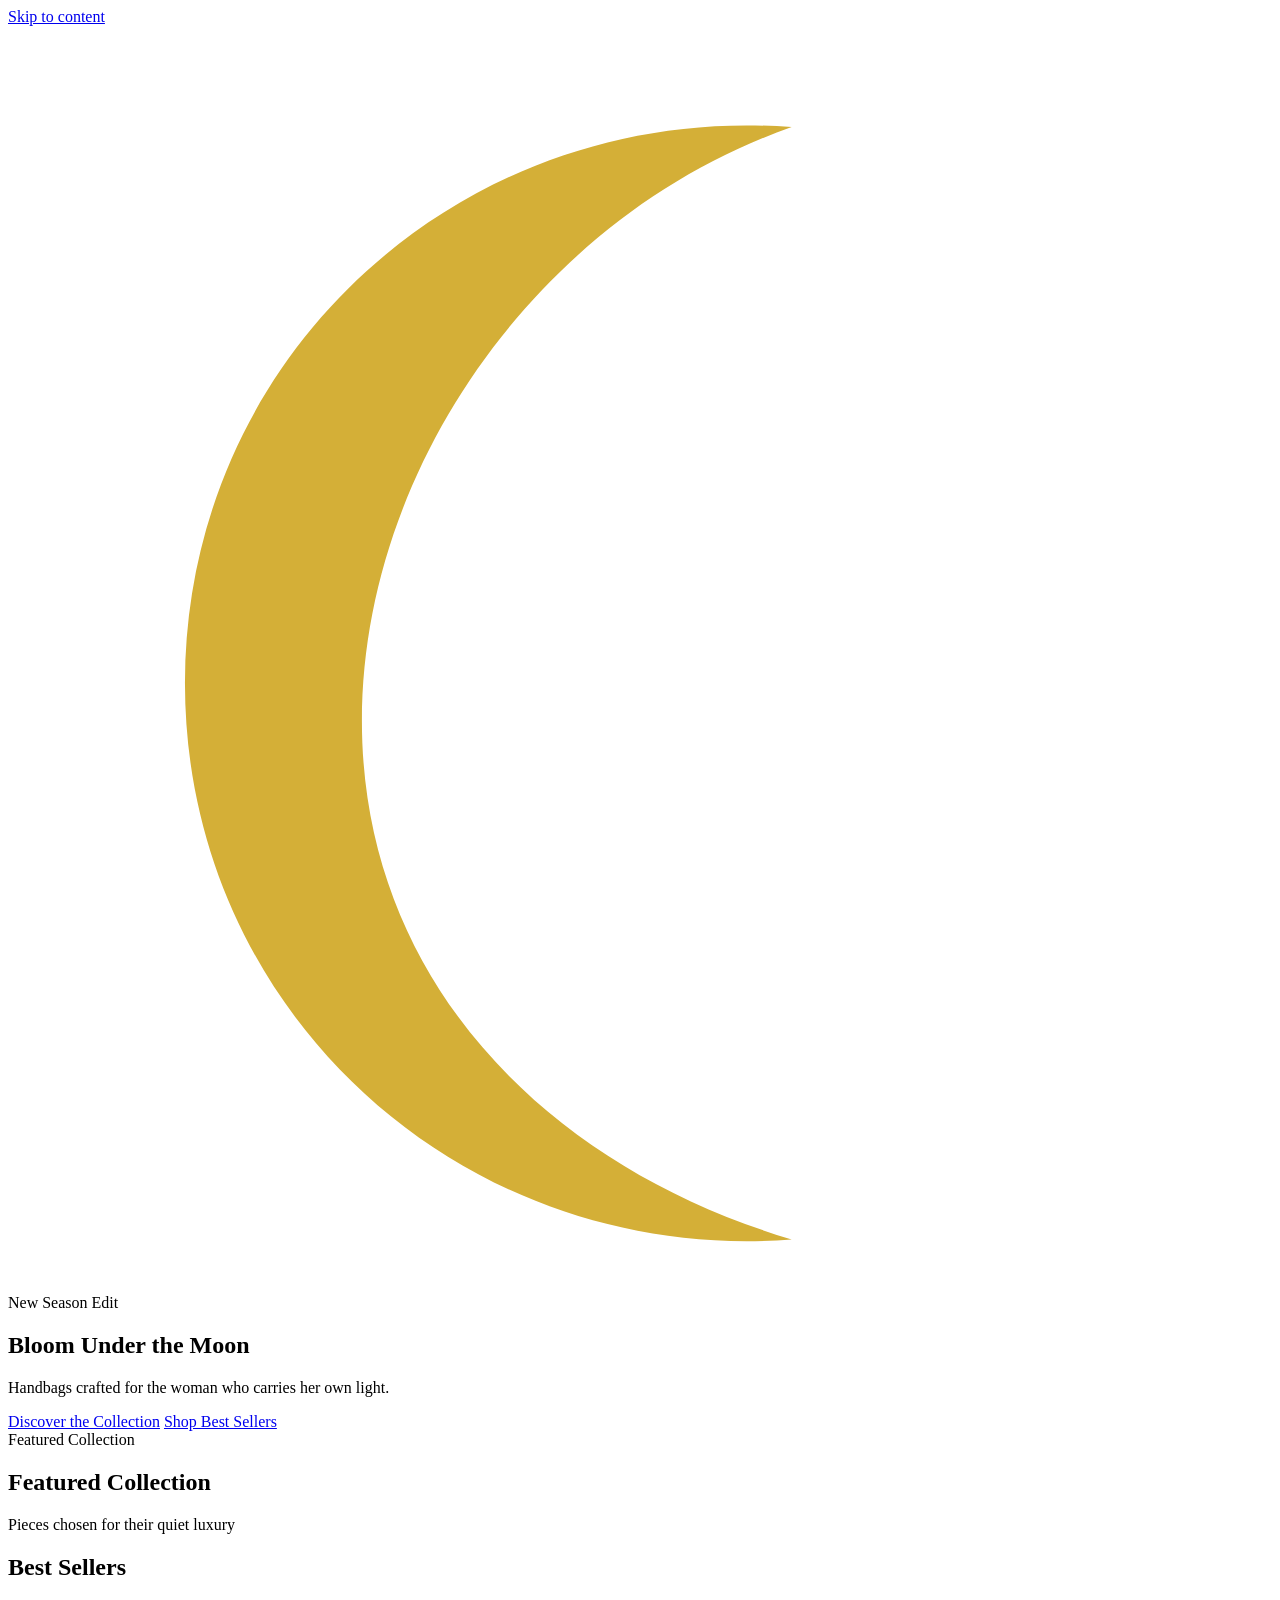
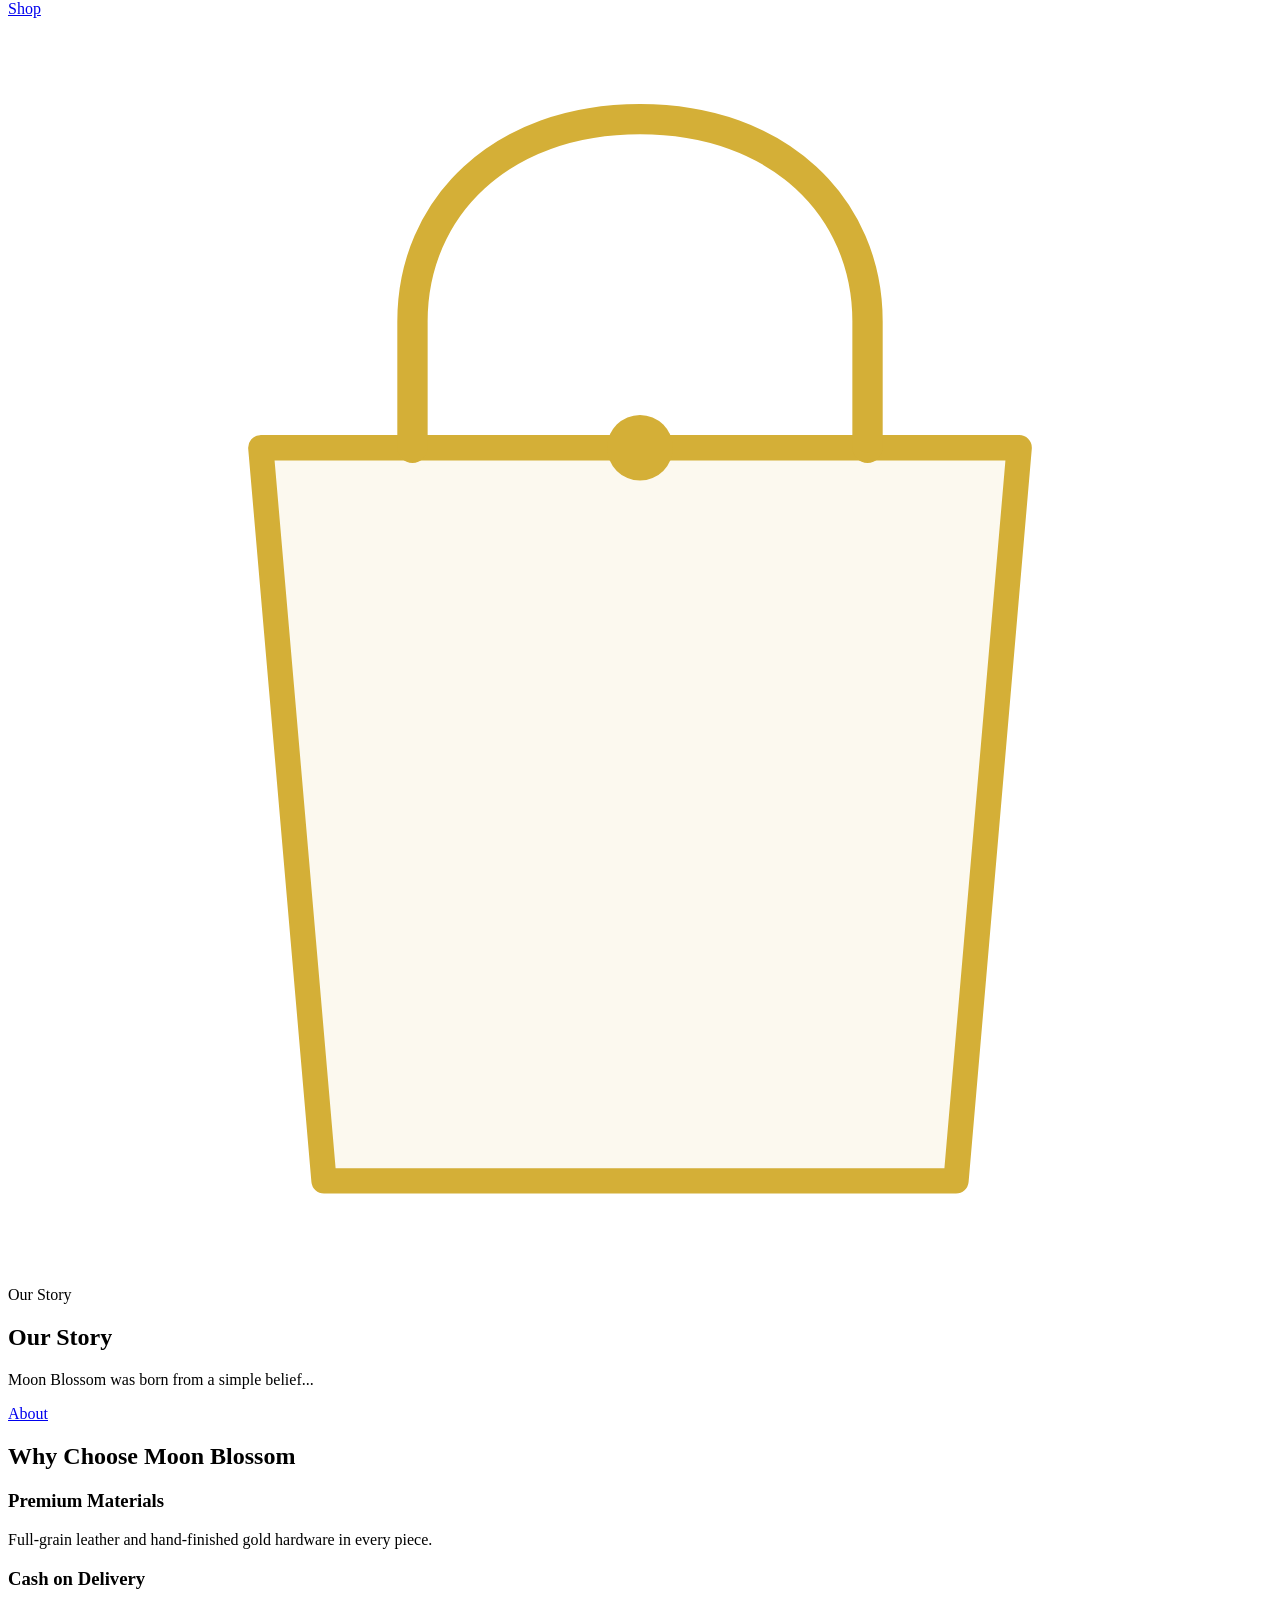
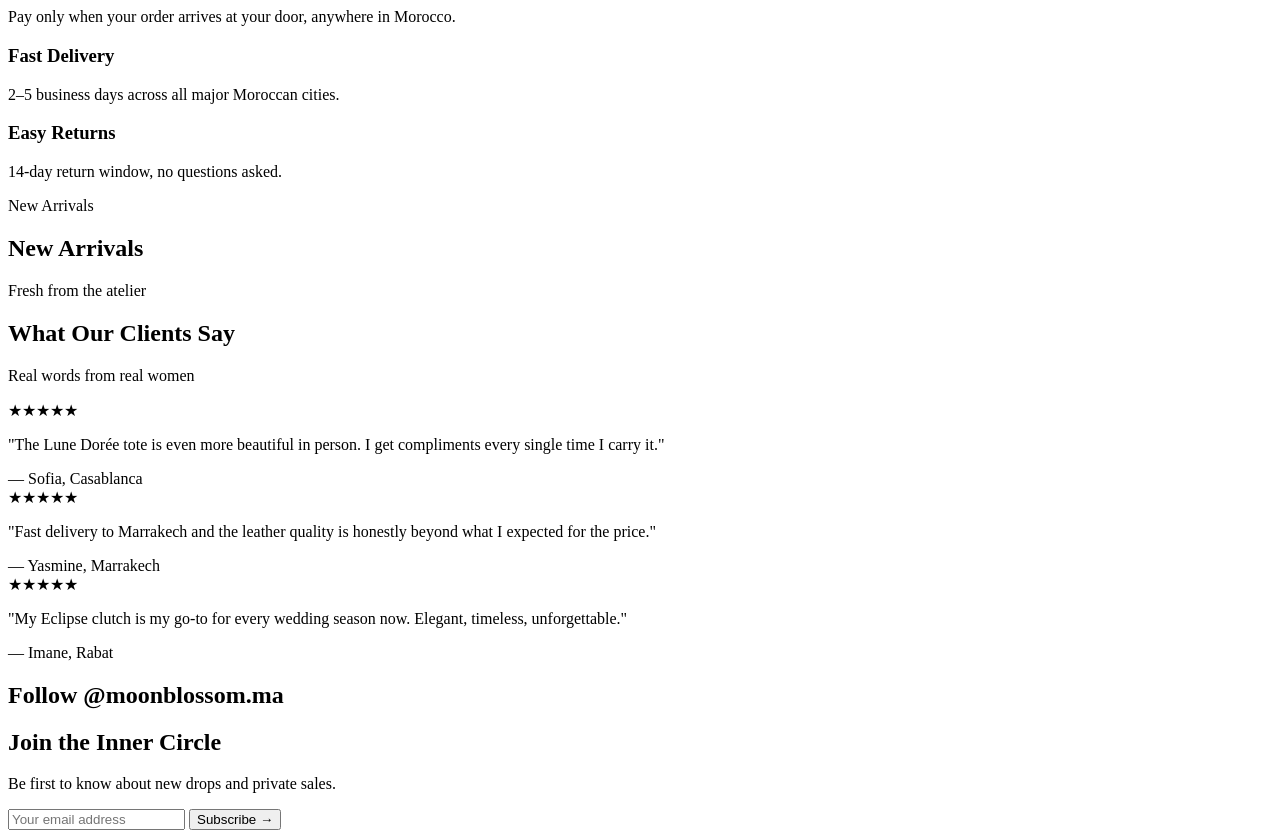
==== index.html @ 4f912e23 "Add files via upload" ====
<!DOCTYPE html>
<html lang="en" dir="ltr">
<head>
<meta charset="UTF-8">
<meta name="viewport" content="width=device-width, initial-scale=1.0">
<title>Moon Blossom — Luxury Handbags | Bloom Under the Moon</title>
<meta name="description" content="Moon Blossom — premium women's handbags in Morocco. Full-grain leather, gold hardware, cash on delivery. Bloom Under the Moon.">
<link rel="icon" href="data:image/svg+xml,%3Csvg xmlns='http://www.w3.org/2000/svg' viewBox='0 0 24 24'%3E%3Cpath fill='%23D4AF37' d='M15.5 3.5C11 5 8.5 9 8.5 13.5C8.5 18 11 20.5 15.5 22C10 22.5 5 18 5 12.5C5 7 10 2.5 15.5 3.5Z'/%3E%3C/svg%3E">
<link rel="manifest" href="manifest.json">
<meta name="theme-color" content="#0D0D0D">
<link rel="preconnect" href="https://fonts.googleapis.com">
<link rel="stylesheet" href="css/style.css">
<meta property="og:title" content="Moon Blossom — Bloom Under the Moon">
<meta property="og:description" content="Premium women's handbags in Morocco.">
<meta property="og:type" content="website">
</head>
<body data-page="home">
<a href="#main" class="skip-link">Skip to content</a>
<header id="site-header" class="site-header"></header>

<main id="main">

  <section class="hero">
    <svg class="hero-moon" viewBox="0 0 100 100" xmlns="http://www.w3.org/2000/svg"><path fill="#D4AF37" d="M62 8C42 15 28 35 28 55C28 75 42 90 62 96C36 98 14 78 14 52C14 26 36 6 62 8Z"/></svg>
    <div class="hero-petals" id="heroPetals"></div>
    <div class="hero-content">
      <span class="eyebrow" data-i18n="hero.eyebrow">New Season Edit</span>
      <h1 data-i18n="hero.title">Bloom Under the Moon</h1>
      <p class="hero-sub" data-i18n="hero.subtitle">Handbags crafted for the woman who carries her own light.</p>
      <div class="hero-cta-row">
        <a href="shop.html" class="btn btn-gold" data-i18n="hero.cta">Discover the Collection</a>
        <a href="shop.html?category=all" class="btn btn-outline-light" data-i18n="hero.ctaSecondary">Shop Best Sellers</a>
      </div>
    </div>
  </section>

  <section class="section">
    <div class="container">
      <div class="section-head reveal">
        <span class="eyebrow" style="justify-content:center" data-i18n="sections.featured">Featured Collection</span>
        <h2 data-i18n="sections.featured">Featured Collection</h2>
        <p class="section-sub" data-i18n="sections.featuredSub">Pieces chosen for their quiet luxury</p>
      </div>
      <div class="product-grid" id="featuredGrid"></div>
    </div>
  </section>

  <section class="section section-cream">
    <div class="container">
      <div class="section-head-row reveal">
        <h2 data-i18n="sections.bestsellers">Best Sellers</h2>
        <a href="shop.html" class="btn btn-outline" data-i18n="nav.shop">Shop</a>
      </div>
      <div class="product-grid" id="bestsellersGrid"></div>
    </div>
  </section>

  <section class="section">
    <div class="container">
      <div class="story-wrap">
        <div class="story-media reveal">
          <svg viewBox="0 0 100 100" xmlns="http://www.w3.org/2000/svg"><path stroke="#D4AF37" stroke-width="2" fill="#D4AF37" fill-opacity="0.08" d="M20 34H80L75 92H25L20 34Z" stroke-linejoin="round"/><path d="M32 34V24C32 15 39 8 50 8C61 8 68 15 68 24V34" stroke="#D4AF37" stroke-width="2.4" fill="none" stroke-linecap="round"/><circle cx="50" cy="34" r="2.6" fill="#D4AF37"/></svg>
        </div>
        <div class="story-text reveal">
          <span class="eyebrow" data-i18n="sections.story">Our Story</span>
          <h2 data-i18n="sections.story">Our Story</h2>
          <p data-i18n="sections.storyText">Moon Blossom was born from a simple belief...</p>
          <a href="about.html" class="btn btn-outline" data-i18n="nav.about">About</a>
        </div>
      </div>
    </div>
  </section>

  <section class="section section-dark">
    <div class="container">
      <div class="section-head reveal">
        <h2 data-i18n="sections.why">Why Choose Moon Blossom</h2>
      </div>
      <div class="feature-grid">
        <div class="feature-card reveal">
          <div class="feature-icon" id="iconLeaf"></div>
          <h3 data-i18n="why.f1t">Premium Materials</h3>
          <p data-i18n="why.f1d">Full-grain leather and hand-finished gold hardware in every piece.</p>
        </div>
        <div class="feature-card reveal">
          <div class="feature-icon" id="iconTruck2"></div>
          <h3 data-i18n="why.f2t">Cash on Delivery</h3>
          <p data-i18n="why.f2d">Pay only when your order arrives at your door, anywhere in Morocco.</p>
        </div>
        <div class="feature-card reveal">
          <div class="feature-icon" id="iconTruck"></div>
          <h3 data-i18n="why.f3t">Fast Delivery</h3>
          <p data-i18n="why.f3d">2–5 business days across all major Moroccan cities.</p>
        </div>
        <div class="feature-card reveal">
          <div class="feature-icon" id="iconShield"></div>
          <h3 data-i18n="why.f4t">Easy Returns</h3>
          <p data-i18n="why.f4d">14-day return window, no questions asked.</p>
        </div>
      </div>
    </div>
  </section>

  <section class="section">
    <div class="container">
      <div class="section-head reveal">
        <span class="eyebrow" style="justify-content:center" data-i18n="sections.newArrivals">New Arrivals</span>
        <h2 data-i18n="sections.newArrivals">New Arrivals</h2>
        <p class="section-sub" data-i18n="sections.newArrivalsSub">Fresh from the atelier</p>
      </div>
      <div class="product-grid" id="newArrivalsGrid"></div>
    </div>
  </section>

  <section class="section section-dark">
    <div class="container">
      <div class="section-head reveal">
        <h2 data-i18n="sections.reviews">What Our Clients Say</h2>
        <p class="section-sub" data-i18n="sections.reviewsSub">Real words from real women</p>
      </div>
      <div class="review-grid">
        <div class="review-card reveal">
          <div class="review-stars">★★★★★</div>
          <p>"The Lune Dorée tote is even more beautiful in person. I get compliments every single time I carry it."</p>
          <div class="review-author">— Sofia, Casablanca</div>
        </div>
        <div class="review-card reveal">
          <div class="review-stars">★★★★★</div>
          <p>"Fast delivery to Marrakech and the leather quality is honestly beyond what I expected for the price."</p>
          <div class="review-author">— Yasmine, Marrakech</div>
        </div>
        <div class="review-card reveal">
          <div class="review-stars">★★★★★</div>
          <p>"My Eclipse clutch is my go-to for every wedding season now. Elegant, timeless, unforgettable."</p>
          <div class="review-author">— Imane, Rabat</div>
        </div>
      </div>
    </div>
  </section>

  <section class="section">
    <div class="container">
      <div class="section-head reveal">
        <h2 data-i18n="sections.instagram">Follow @moonblossom.ma</h2>
      </div>
      <div class="insta-grid" id="instaGrid"></div>
    </div>
  </section>

  <section class="newsletter">
    <div class="container">
      <h2 data-i18n="sections.newsletter">Join the Inner Circle</h2>
      <p data-i18n="sections.newsletterSub">Be first to know about new drops and private sales.</p>
      <form class="newsletter-form" id="newsletterForm">
        <input type="email" required data-i18n-placeholder="sections.newsletterPlaceholder" placeholder="Your email address">
        <button type="submit" data-i18n="sections.newsletterBtn">Subscribe →</button>
      </form>
      <div class="newsletter-msg" id="newsletterMsg"></div>
    </div>
  </section>

</main>

<footer id="site-footer" class="site-footer"></footer>

<script src="js/main.js"></script>
<script src="js/cart.js"></script>
<script src="js/products.js"></script>
<script>
MB.init('home').then(() => {
  MBProducts.renderHome();
  MB.initPetals(document.getElementById('heroPetals'));

  ['iconLeaf','iconTruck2','iconTruck','iconShield'].forEach((id, i) => {
    document.getElementById(id).innerHTML = MB.svgIcon(['leaf','truck','truck','shield'][i]);
  });

  const instaGrid = document.getElementById('instaGrid');
  instaGrid.innerHTML = Array.from({length:6}).map(() => `<div class="insta-tile">${MB.svgIcon('bag')}</div>`).join('');

  document.getElementById('newsletterForm').addEventListener('submit', (e) => {
    e.preventDefault();
    document.getElementById('newsletterMsg').textContent = '✓ ' + MB.t('sections.newsletterBtn');
    e.target.reset();
  });

  document.addEventListener('mb:rerender', () => {
    MBProducts.renderHome();
    document.getElementById('newsletterMsg').textContent = '';
  });
});
</script>
</body>
</html>
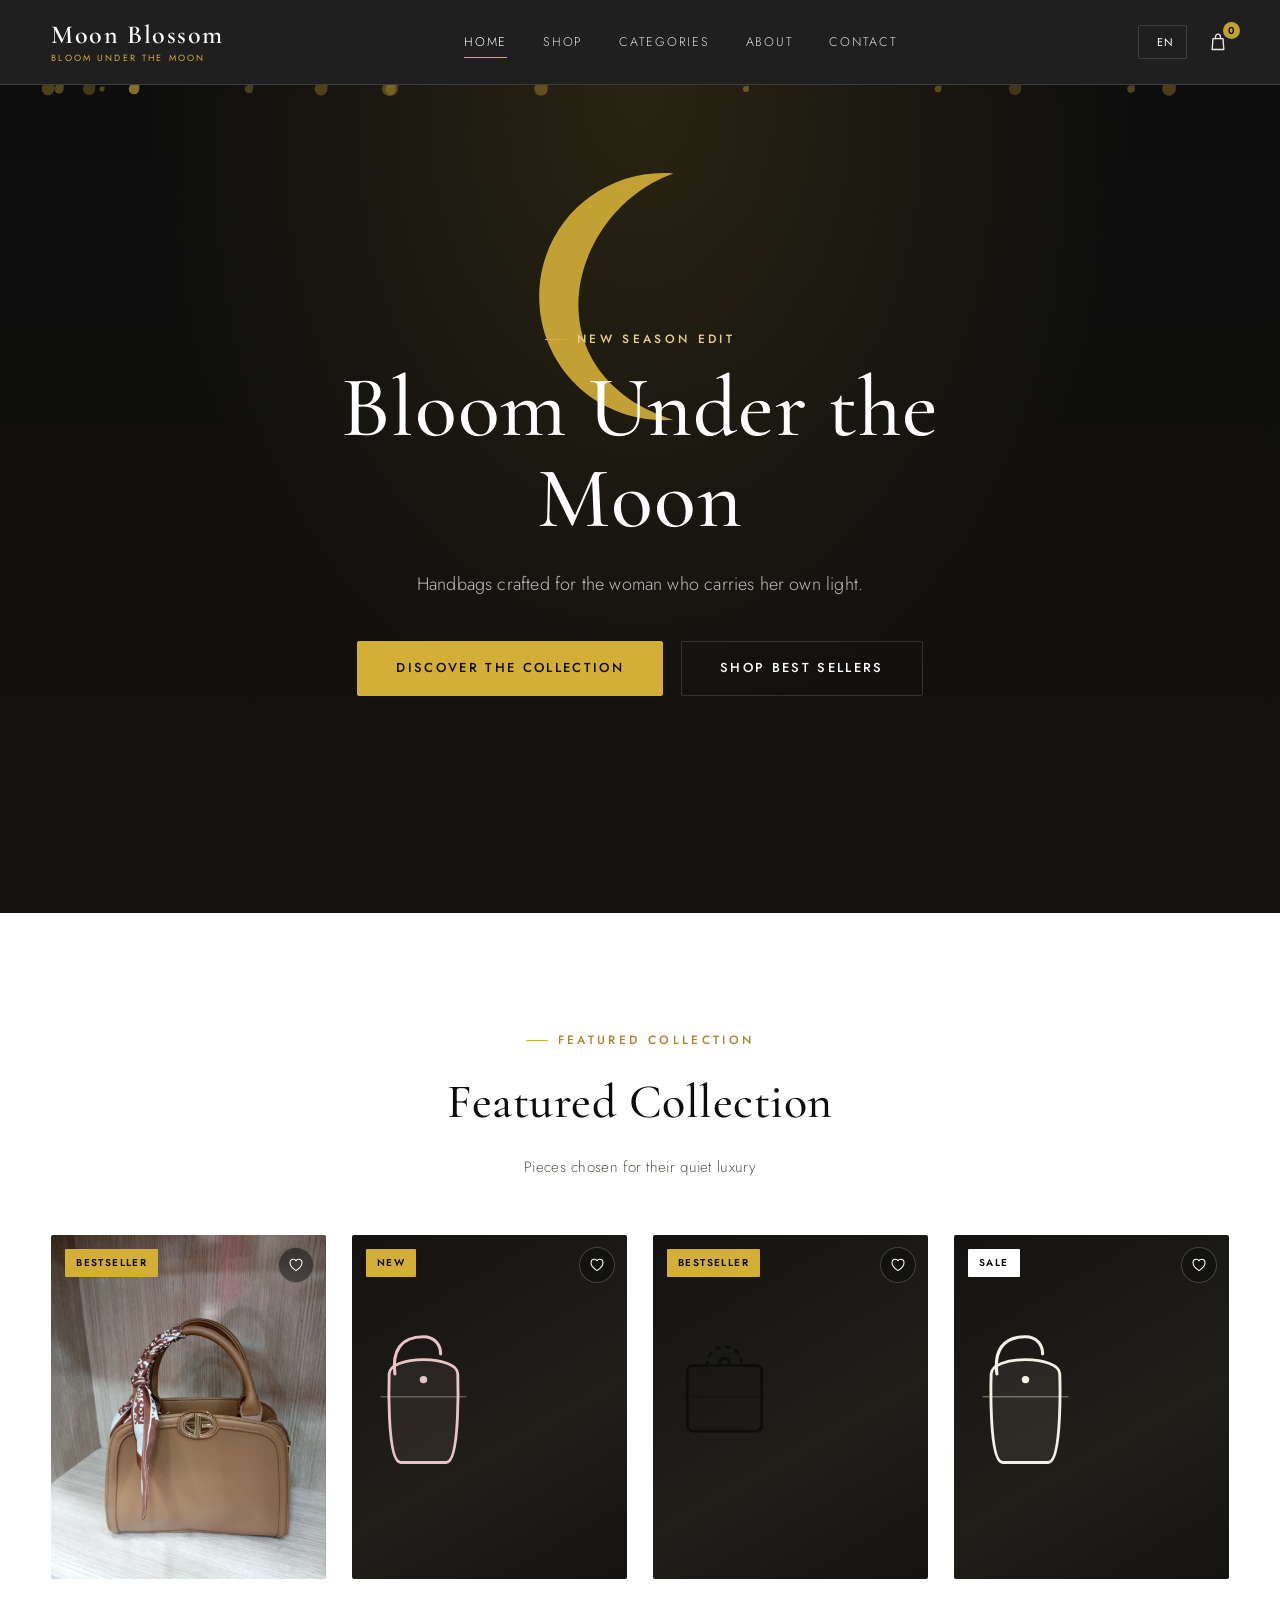
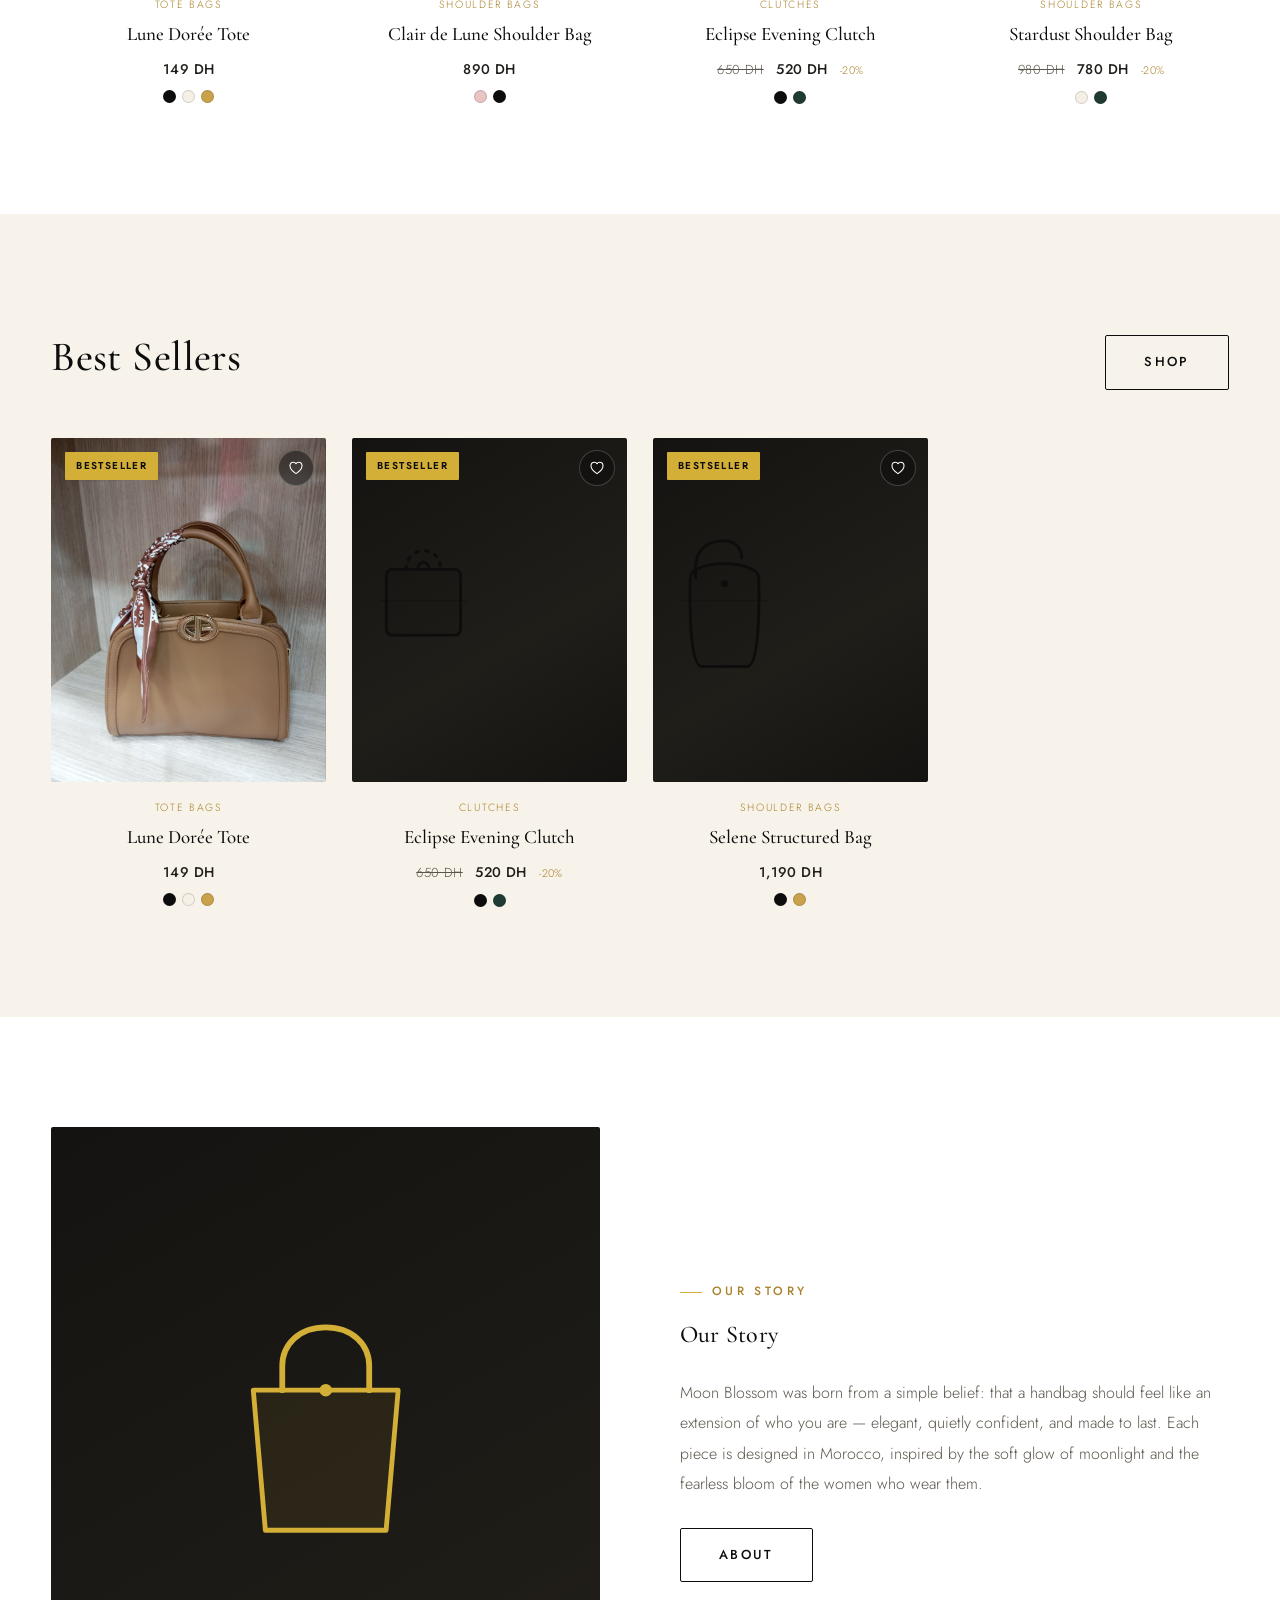
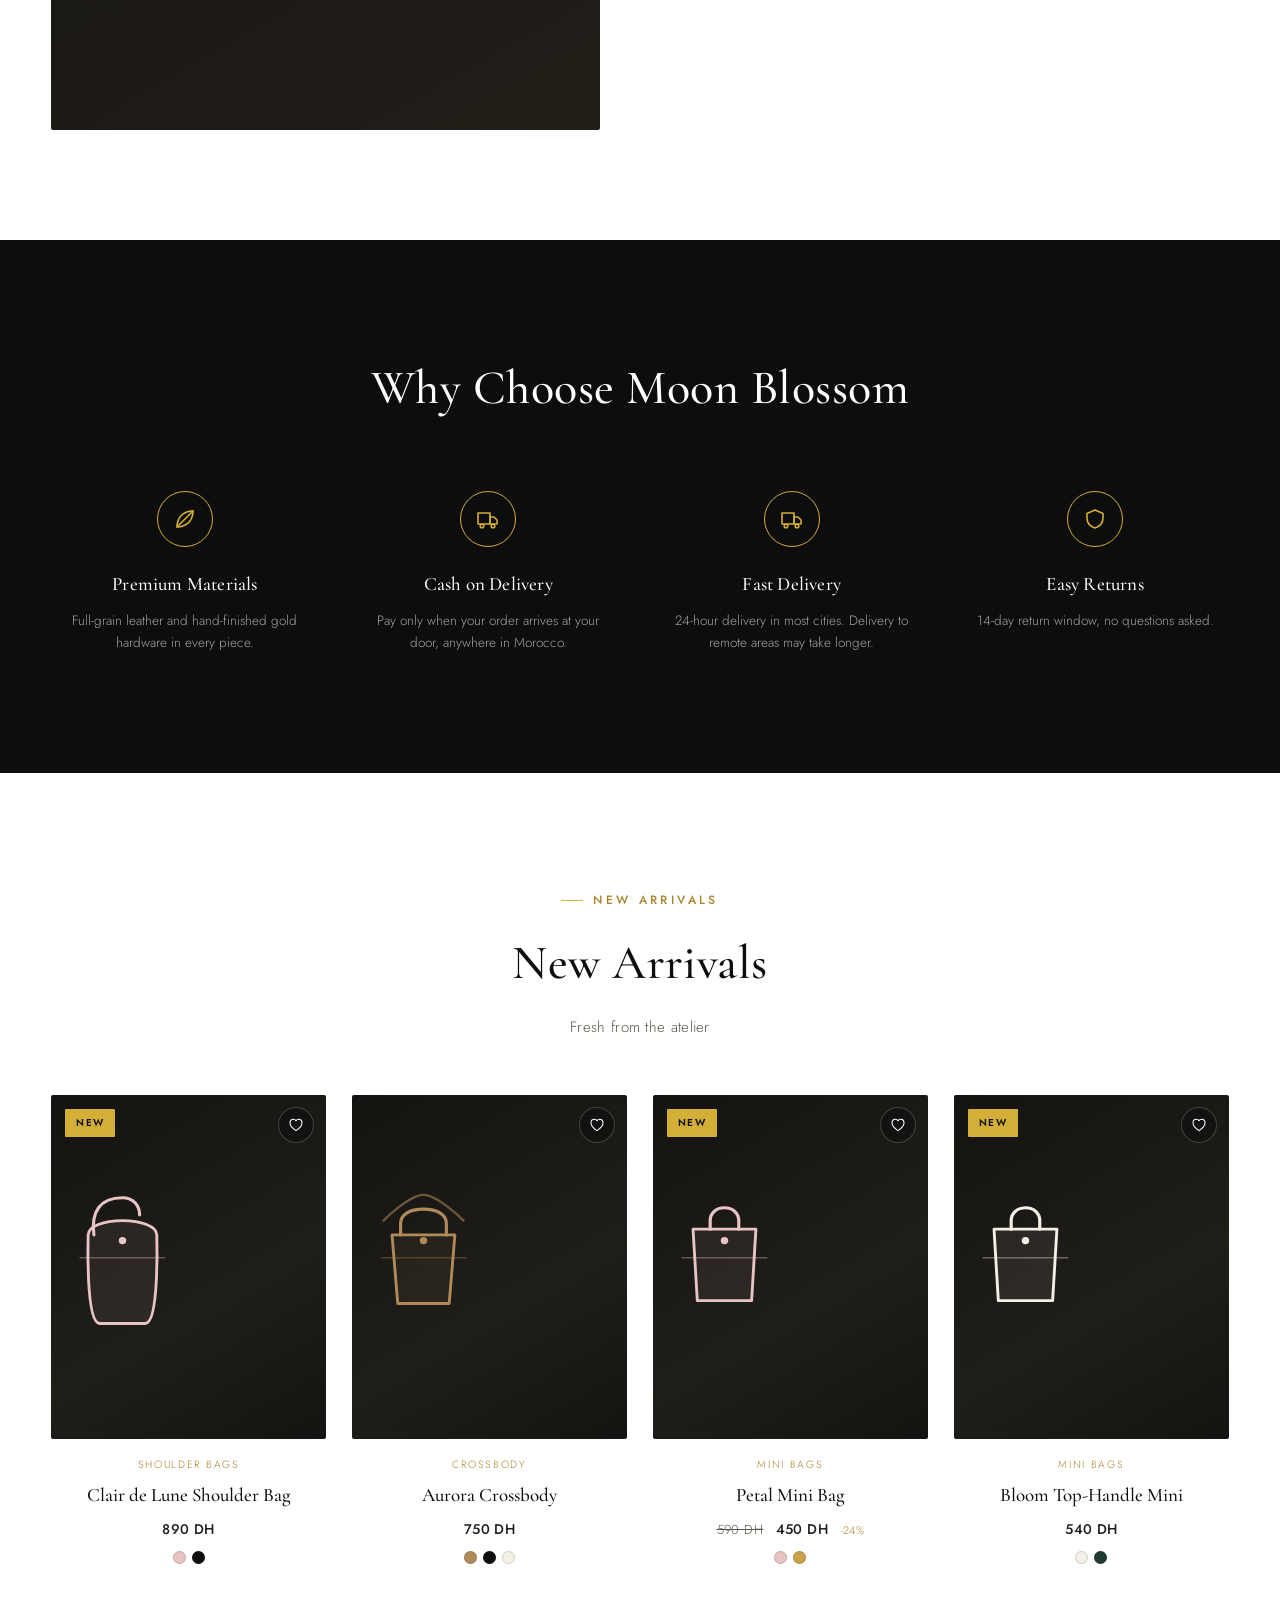
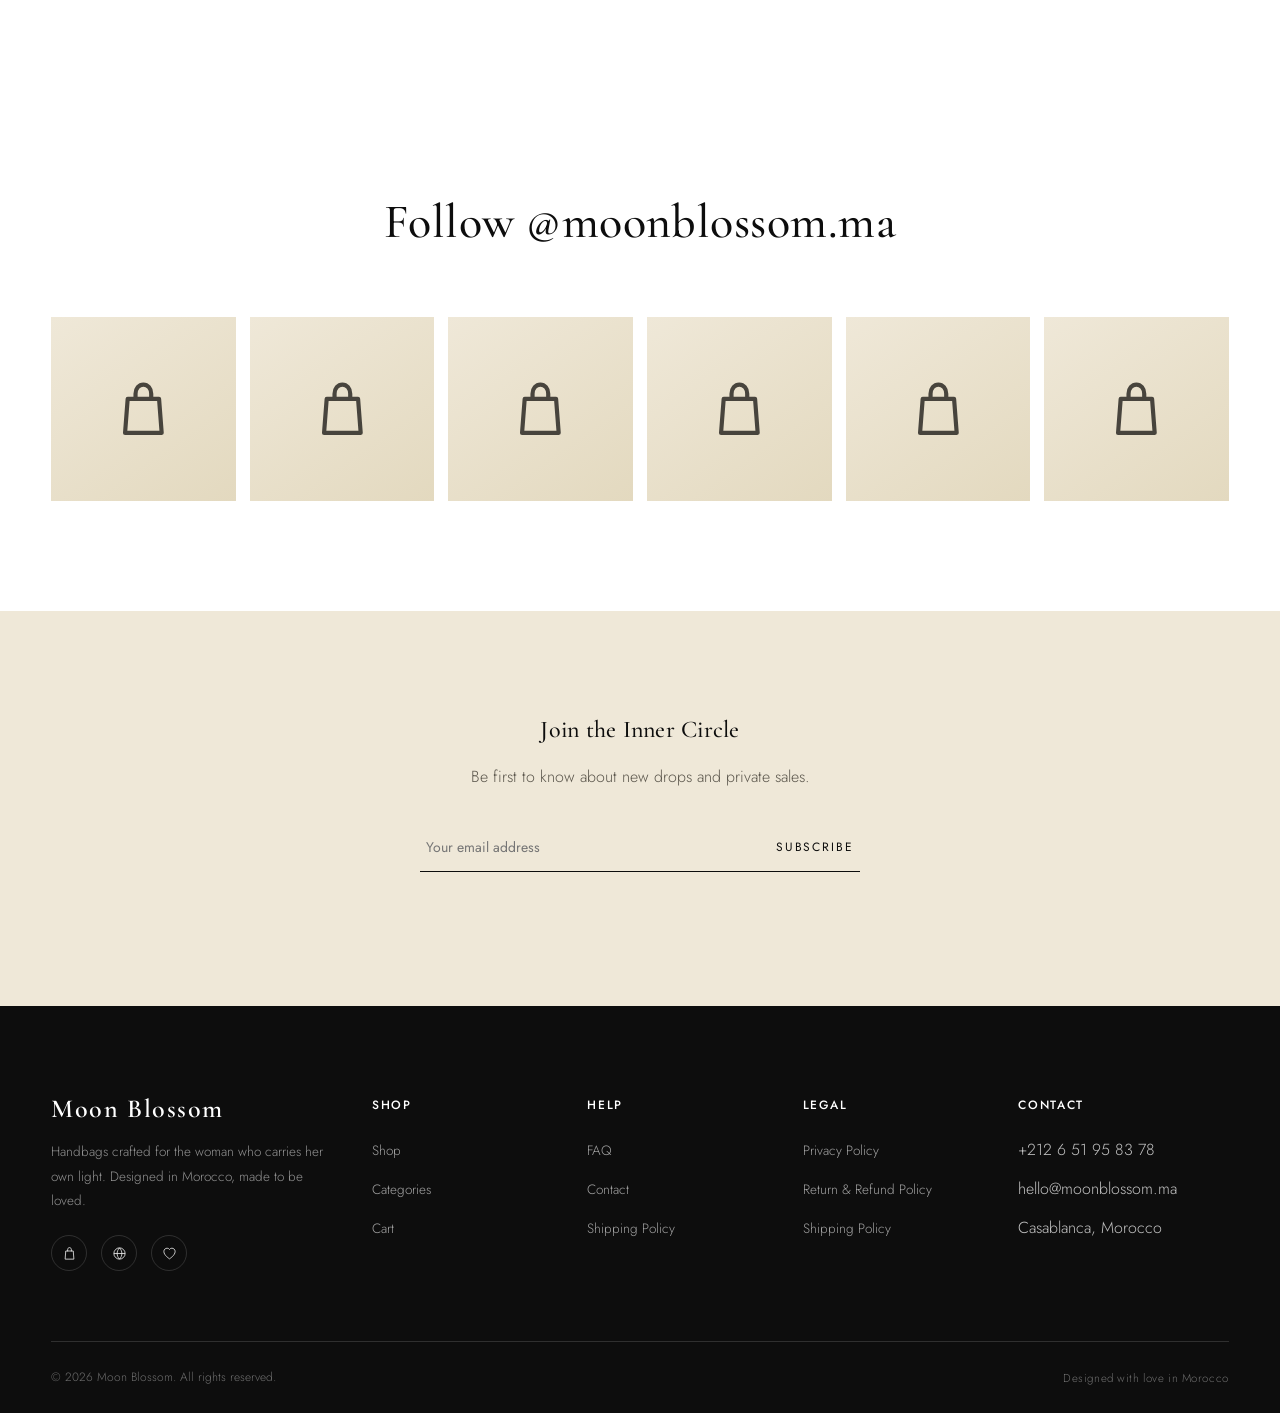
==== commit f6cb2f94: "Add files via upload" ====
--- a/index.html
+++ b/index.html
@@ -112,32 +112,6 @@
     </div>
   </section>
 
-  <section class="section section-dark">
-    <div class="container">
-      <div class="section-head reveal">
-        <h2 data-i18n="sections.reviews">What Our Clients Say</h2>
-        <p class="section-sub" data-i18n="sections.reviewsSub">Real words from real women</p>
-      </div>
-      <div class="review-grid">
-        <div class="review-card reveal">
-          <div class="review-stars">★★★★★</div>
-          <p>"The Lune Dorée tote is even more beautiful in person. I get compliments every single time I carry it."</p>
-          <div class="review-author">— Sofia, Casablanca</div>
-        </div>
-        <div class="review-card reveal">
-          <div class="review-stars">★★★★★</div>
-          <p>"Fast delivery to Marrakech and the leather quality is honestly beyond what I expected for the price."</p>
-          <div class="review-author">— Yasmine, Marrakech</div>
-        </div>
-        <div class="review-card reveal">
-          <div class="review-stars">★★★★★</div>
-          <p>"My Eclipse clutch is my go-to for every wedding season now. Elegant, timeless, unforgettable."</p>
-          <div class="review-author">— Imane, Rabat</div>
-        </div>
-      </div>
-    </div>
-  </section>
-
   <section class="section">
     <div class="container">
       <div class="section-head reveal">
--- a/css/style.css
+++ b/css/style.css
@@ -0,0 +1,538 @@
+/* ==========================================================================
+   Moon Blossom — Design System
+   Black #0D0D0D · Gold #D4AF37 · White #FFFFFF
+   Display: 'Cormorant Garamond' (Latin) / 'Tajawal' (Arabic)
+   Body: 'Jost' (Latin) / 'Tajawal' (Arabic)
+   Signature motif: the crescent — dividers, loaders, bullets
+   ========================================================================== */
+
+@import url('https://fonts.googleapis.com/css2?family=Cormorant+Garamond:ital,wght@0,300;0,400;0,500;0,600;1,400&family=Jost:wght@300;400;500;600&family=Tajawal:wght@300;400;500;700&display=swap');
+
+:root{
+  --black:#0D0D0D;
+  --black-soft:#161513;
+  --gold:#D4AF37;
+  --gold-light:#E9D28B;
+  --gold-deep:#A9822A;
+  --white:#FFFFFF;
+  --cream:#F7F3EA;
+  --cream-deep:#EFE8D8;
+  --ink:#201E1A;
+  --ink-soft:#5B564C;
+  --line:rgba(13,13,13,0.1);
+  --line-light:rgba(255,255,255,0.14);
+
+  --font-display:'Cormorant Garamond', 'Tajawal', serif;
+  --font-body:'Jost', 'Tajawal', sans-serif;
+
+  --container: 1280px;
+  --radius: 2px;
+  --shadow-soft: 0 20px 60px rgba(13,13,13,0.08);
+  --shadow-hover: 0 30px 70px rgba(13,13,13,0.16);
+  --ease: cubic-bezier(.22,.61,.36,1);
+}
+
+html[lang="ar"]{
+  --font-display:'Tajawal','Cormorant Garamond', serif;
+  --font-body:'Tajawal','Jost', sans-serif;
+}
+
+*,*::before,*::after{ box-sizing:border-box; }
+html{ scroll-behavior:smooth; }
+@media (prefers-reduced-motion: reduce){
+  html{ scroll-behavior:auto; }
+  *,*::before,*::after{ animation-duration:0.01ms !important; animation-iteration-count:1 !important; transition-duration:0.01ms !important; scroll-behavior:auto !important; }
+}
+
+body{
+  margin:0;
+  font-family:var(--font-body);
+  background:var(--white);
+  color:var(--ink);
+  font-weight:300;
+  line-height:1.6;
+  -webkit-font-smoothing:antialiased;
+  overflow-x:hidden;
+}
+
+html[dir="rtl"] body{ font-weight:400; }
+
+img{ max-width:100%; display:block; }
+a{ color:inherit; text-decoration:none; }
+button{ font-family:inherit; cursor:pointer; }
+input,select,textarea{ font-family:inherit; }
+ul{ list-style:none; margin:0; padding:0; }
+
+:focus-visible{ outline:2px solid var(--gold); outline-offset:3px; }
+
+.container{ max-width:var(--container); margin:0 auto; padding:0 clamp(20px,4vw,64px); }
+
+h1,h2,h3,h4{ font-family:var(--font-display); font-weight:500; margin:0; color:var(--black); letter-spacing:0.01em; }
+p{ margin:0; }
+
+.eyebrow{
+  display:inline-flex; align-items:center; gap:10px;
+  font-family:var(--font-body); font-size:12px; letter-spacing:0.28em; text-transform:uppercase;
+  color:var(--gold-deep); font-weight:500; margin-bottom:14px;
+}
+.eyebrow::before{ content:''; width:22px; height:1px; background:var(--gold); display:inline-block; }
+html[dir="rtl"] .eyebrow{ letter-spacing:0.05em; }
+html[dir="rtl"] .eyebrow::before{ display:none; }
+
+/* ---------- Crescent motif (signature element) ---------- */
+.crescent{ display:inline-block; width:1em; height:1em; }
+.divider-crescent{ display:flex; align-items:center; justify-content:center; gap:14px; margin:0 auto; }
+.divider-crescent::before,.divider-crescent::after{ content:''; width:60px; height:1px; background:linear-gradient(90deg, transparent, var(--gold)); }
+.divider-crescent::after{ background:linear-gradient(90deg, var(--gold), transparent); }
+.divider-crescent svg{ width:18px; height:18px; flex-shrink:0; }
+
+/* ---------- Buttons ---------- */
+.btn{
+  display:inline-flex; align-items:center; justify-content:center; gap:10px;
+  padding:16px 38px; font-size:13px; letter-spacing:0.18em; text-transform:uppercase; font-weight:500;
+  border:1px solid transparent; border-radius:var(--radius); transition:all .45s var(--ease);
+  white-space:nowrap;
+}
+.btn-primary{ background:var(--black); color:var(--white); border-color:var(--black); }
+.btn-primary:hover{ background:var(--gold); border-color:var(--gold); color:var(--black); transform:translateY(-2px); }
+.btn-gold{ background:var(--gold); color:var(--black); border-color:var(--gold); }
+.btn-gold:hover{ background:var(--black); color:var(--gold); border-color:var(--black); transform:translateY(-2px); }
+.btn-outline{ background:transparent; color:var(--black); border-color:var(--black); }
+.btn-outline:hover{ background:var(--black); color:var(--white); }
+.btn-outline-light{ background:transparent; color:var(--white); border-color:var(--line-light); }
+.btn-outline-light:hover{ background:var(--white); color:var(--black); border-color:var(--white); }
+.btn-block{ width:100%; }
+.btn:disabled{ opacity:0.45; cursor:not-allowed; transform:none !important; }
+
+/* ==========================================================================
+   Header
+   ========================================================================== */
+.site-header{
+  position:sticky; top:0; z-index:1000;
+  background:rgba(13,13,13,0.92); backdrop-filter:blur(10px);
+  border-bottom:1px solid var(--line-light);
+  transition:background .3s var(--ease);
+}
+.header-row{ display:flex; align-items:center; justify-content:space-between; height:84px; gap:24px; }
+.logo{ font-family:var(--font-display); font-size:26px; color:var(--white); letter-spacing:0.06em; display:flex; flex-direction:column; line-height:1; }
+.logo b{ font-weight:600; }
+.logo .logo-slogan{ font-family:var(--font-body); font-size:9px; letter-spacing:0.24em; text-transform:uppercase; color:var(--gold); margin-top:5px; font-weight:400; }
+
+.main-nav{ display:flex; align-items:center; gap:36px; }
+.main-nav a{
+  font-size:12.5px; letter-spacing:0.14em; text-transform:uppercase; color:var(--white); opacity:0.85;
+  position:relative; padding:6px 0; transition:opacity .3s;
+}
+.main-nav a::after{ content:''; position:absolute; left:0; bottom:0; width:0; height:1px; background:var(--gold); transition:width .35s var(--ease); }
+html[dir="rtl"] .main-nav a::after{ left:auto; right:0; }
+.main-nav a:hover, .main-nav a.active{ opacity:1; }
+.main-nav a:hover::after, .main-nav a.active::after{ width:100%; }
+
+.header-actions{ display:flex; align-items:center; gap:20px; }
+.icon-btn{ position:relative; color:var(--white); display:flex; align-items:center; justify-content:center; width:22px; height:22px; opacity:0.9; transition:opacity .3s, transform .3s; }
+.icon-btn:hover{ opacity:1; transform:translateY(-1px); }
+.icon-btn svg{ width:20px; height:20px; }
+.cart-count{
+  position:absolute; top:-9px; right:-11px; background:var(--gold); color:var(--black); font-size:10px; font-weight:600;
+  width:17px; height:17px; border-radius:50%; display:flex; align-items:center; justify-content:center; font-family:var(--font-body);
+}
+html[dir="rtl"] .cart-count{ right:auto; left:-11px; }
+
+.lang-switch{ position:relative; }
+.lang-btn{ background:none; border:1px solid var(--line-light); color:var(--white); font-size:11px; letter-spacing:0.1em; padding:8px 12px; border-radius:var(--radius); display:flex; align-items:center; gap:6px; text-transform:uppercase; }
+.lang-menu{
+  position:absolute; top:calc(100% + 10px); right:0; background:var(--black); border:1px solid var(--line-light); min-width:150px;
+  padding:8px; opacity:0; visibility:hidden; transform:translateY(-6px); transition:all .25s var(--ease); box-shadow:var(--shadow-hover);
+}
+html[dir="rtl"] .lang-menu{ right:auto; left:0; }
+.lang-switch.open .lang-menu{ opacity:1; visibility:visible; transform:translateY(0); }
+.lang-menu button{ display:flex; width:100%; align-items:center; justify-content:space-between; background:none; border:0; color:var(--white); padding:10px 12px; font-size:12.5px; letter-spacing:0.05em; border-radius:2px; }
+.lang-menu button:hover{ background:rgba(212,175,55,0.12); color:var(--gold); }
+.lang-menu button.active{ color:var(--gold); }
+
+.burger{ display:none; background:none; border:0; color:var(--white); width:26px; height:20px; position:relative; }
+.burger span{ position:absolute; left:0; width:100%; height:1px; background:currentColor; transition:all .3s var(--ease); }
+.burger span:nth-child(1){ top:0; } .burger span:nth-child(2){ top:9px; } .burger span:nth-child(3){ top:18px; }
+.burger.open span:nth-child(1){ transform:translateY(9px) rotate(45deg); }
+.burger.open span:nth-child(2){ opacity:0; }
+.burger.open span:nth-child(3){ transform:translateY(-9px) rotate(-45deg); }
+
+.mobile-nav{
+  display:none; position:fixed; inset:84px 0 0 0; background:var(--black); z-index:999; padding:40px clamp(20px,6vw,64px);
+  transform:translateY(-12px); opacity:0; visibility:hidden; transition:all .4s var(--ease);
+}
+.mobile-nav.open{ transform:translateY(0); opacity:1; visibility:visible; }
+.mobile-nav a{ display:block; font-family:var(--font-display); font-size:28px; color:var(--white); padding:16px 0; border-bottom:1px solid var(--line-light); }
+
+@media (max-width:960px){
+  .main-nav{ display:none; }
+  .burger{ display:block; }
+  .mobile-nav{ display:block; }
+}
+
+/* ==========================================================================
+   Hero
+   ========================================================================== */
+.hero{
+  position:relative; min-height:92vh; display:flex; align-items:center; justify-content:center; text-align:center;
+  background:
+    radial-gradient(ellipse at 50% 0%, rgba(212,175,55,0.14), transparent 55%),
+    linear-gradient(180deg, var(--black) 0%, #14120F 100%);
+  overflow:hidden; padding:120px 20px 100px;
+}
+.hero-moon{
+  position:absolute; top:8%; left:50%; transform:translateX(-50%); width:280px; height:280px; opacity:0.9;
+  animation:moon-glow 6s ease-in-out infinite;
+}
+@keyframes moon-glow{ 0%,100%{ opacity:0.55; filter:drop-shadow(0 0 40px rgba(212,175,55,0.25)); } 50%{ opacity:0.9; filter:drop-shadow(0 0 70px rgba(212,175,55,0.45)); } }
+.hero-content{ position:relative; z-index:2; max-width:760px; }
+.hero .eyebrow{ color:var(--gold-light); justify-content:center; }
+.hero h1{
+  font-size:clamp(2.6rem,7vw,5.4rem); color:var(--white); font-weight:500; line-height:1.05; margin-bottom:26px;
+  opacity:0; animation:rise 1.1s var(--ease) .2s forwards;
+}
+.hero p.hero-sub{ font-size:clamp(15px,2vw,18px); color:rgba(255,255,255,0.72); max-width:520px; margin:0 auto 42px; font-weight:300; letter-spacing:0.01em;
+  opacity:0; animation:rise 1.1s var(--ease) .4s forwards;
+}
+.hero-cta-row{ display:flex; gap:18px; justify-content:center; flex-wrap:wrap; opacity:0; animation:rise 1.1s var(--ease) .6s forwards; }
+@keyframes rise{ from{ opacity:0; transform:translateY(22px);} to{ opacity:1; transform:translateY(0);} }
+
+.hero-petals{ position:absolute; inset:0; pointer-events:none; z-index:1; }
+.petal{ position:absolute; width:8px; height:8px; border-radius:50% 0 50% 50%; background:var(--gold); opacity:0.35; animation:drift linear infinite; }
+@keyframes drift{ from{ transform:translateY(-10vh) rotate(0deg); } to{ transform:translateY(110vh) rotate(360deg); } }
+
+/* ==========================================================================
+   Sections generic
+   ========================================================================== */
+.section{ padding:110px 0; }
+.section-dark{ background:var(--black); color:var(--white); }
+.section-cream{ background:var(--cream); }
+.section-head{ text-align:center; max-width:640px; margin:0 auto 56px; }
+.section-head h2{ font-size:clamp(2rem,4vw,3rem); }
+.section-dark .section-head h2{ color:var(--white); }
+.section-head .section-sub{ color:var(--ink-soft); margin-top:14px; font-size:15px; letter-spacing:0.02em; }
+.section-dark .section-head .section-sub{ color:rgba(255,255,255,0.6); }
+.section-head-row{ display:flex; align-items:flex-end; justify-content:space-between; margin-bottom:48px; gap:20px; flex-wrap:wrap; }
+.section-head-row h2{ font-size:clamp(1.8rem,3.4vw,2.6rem); }
+
+/* ---------- Product Grid & Cards ---------- */
+.product-grid{ display:grid; grid-template-columns:repeat(4,1fr); gap:34px 26px; }
+@media (max-width:1100px){ .product-grid{ grid-template-columns:repeat(3,1fr); } }
+@media (max-width:760px){ .product-grid{ grid-template-columns:repeat(2,1fr); gap:22px 14px; } }
+
+.product-card{ position:relative; display:block; }
+.product-media{
+  position:relative; aspect-ratio:4/5; border-radius:var(--radius); overflow:hidden; margin-bottom:18px;
+  background:linear-gradient(150deg,#141311 0%, #201E19 60%, #141311 100%);
+  display:flex; align-items:center; justify-content:center;
+  transition:box-shadow .4s var(--ease);
+}
+.product-card:hover .product-media{ box-shadow:var(--shadow-hover); }
+.product-media svg{ width:52%; height:52%; transition:transform .6s var(--ease); }
+.product-media img{ width:100%; height:100%; object-fit:cover; transition:transform .6s var(--ease); }
+.product-card:hover .product-media svg{ transform:scale(1.06) translateY(-4px); }
+.product-card:hover .product-media img{ transform:scale(1.06); }
+.product-badge{
+  position:absolute; top:14px; left:14px; z-index:2; background:var(--gold); color:var(--black); font-size:10px; letter-spacing:0.14em;
+  text-transform:uppercase; padding:6px 11px; font-weight:600; border-radius:1px;
+}
+html[dir="rtl"] .product-badge{ left:auto; right:14px; }
+.product-badge.sale{ background:var(--white); }
+.wishlist-btn{
+  position:absolute; top:12px; right:12px; z-index:2; width:36px; height:36px; border-radius:50%; background:rgba(13,13,13,0.5);
+  backdrop-filter:blur(4px); display:flex; align-items:center; justify-content:center; color:var(--white); border:1px solid rgba(255,255,255,0.2);
+  transition:all .3s;
+}
+html[dir="rtl"] .wishlist-btn{ right:auto; left:12px; }
+.wishlist-btn svg{ width:16px; height:16px; }
+.wishlist-btn:hover, .wishlist-btn.active{ background:var(--gold); color:var(--black); border-color:var(--gold); }
+.wishlist-btn.active svg{ fill:var(--black); }
+.quick-add{
+  position:absolute; left:12px; right:12px; bottom:12px; z-index:2; background:var(--white); color:var(--black);
+  padding:12px; text-align:center; font-size:11px; letter-spacing:0.14em; text-transform:uppercase; font-weight:500;
+  transform:translateY(14px); opacity:0; transition:all .35s var(--ease); border-radius:1px;
+}
+.product-card:hover .quick-add{ transform:translateY(0); opacity:1; }
+.product-info{ text-align:center; }
+.product-cat{ font-size:10.5px; letter-spacing:0.16em; text-transform:uppercase; color:var(--gold-deep); margin-bottom:6px; display:block; }
+.product-name{ font-family:var(--font-display); font-size:19px; color:var(--black); margin-bottom:8px; font-weight:500; }
+.product-price{ font-size:14px; letter-spacing:0.03em; }
+.price-current{ font-weight:500; }
+.price-original{ color:var(--ink-soft); text-decoration:line-through; margin-inline-end:8px; font-size:13px; }
+.price-off{ color:var(--gold-deep); font-size:11px; margin-inline-start:8px; }
+.product-colors{ display:flex; gap:6px; justify-content:center; margin-top:10px; }
+.color-dot{ width:13px; height:13px; border-radius:50%; border:1px solid rgba(0,0,0,0.15); box-shadow:0 0 0 1.5px transparent; }
+
+/* ==========================================================================
+   Why Choose / Features
+   ========================================================================== */
+.feature-grid{ display:grid; grid-template-columns:repeat(4,1fr); gap:36px; }
+@media (max-width:900px){ .feature-grid{ grid-template-columns:repeat(2,1fr); } }
+@media (max-width:520px){ .feature-grid{ grid-template-columns:1fr; } }
+.feature-card{ text-align:center; padding:8px; }
+.feature-icon{ width:56px; height:56px; margin:0 auto 22px; border:1px solid var(--gold); border-radius:50%; display:flex; align-items:center; justify-content:center; color:var(--gold); }
+.feature-icon svg{ width:24px; height:24px; }
+.feature-card h3{ font-size:19px; margin-bottom:10px; }
+.section-dark .feature-card h3{ color:var(--white); }
+.feature-card p{ font-size:13.5px; color:var(--ink-soft); line-height:1.7; }
+.section-dark .feature-card p{ color:rgba(255,255,255,0.62); }
+
+/* ---------- Brand Story ---------- */
+.story-wrap{ display:grid; grid-template-columns:1fr 1fr; gap:80px; align-items:center; }
+@media (max-width:860px){ .story-wrap{ grid-template-columns:1fr; gap:40px; } }
+.story-media{ aspect-ratio:1/1.1; background:linear-gradient(150deg,#141311,#221f19); border-radius:var(--radius); position:relative; overflow:hidden; }
+.story-media svg{ position:absolute; inset:0; margin:auto; width:44%; height:44%; }
+.story-text h2{ margin-bottom:24px; }
+.story-text p{ color:var(--ink-soft); font-size:16px; line-height:1.9; margin-bottom:28px; }
+
+/* ---------- Reviews ---------- */
+.review-grid{ display:grid; grid-template-columns:repeat(3,1fr); gap:30px; }
+@media (max-width:860px){ .review-grid{ grid-template-columns:1fr; } }
+.review-card{ background:var(--black-soft); border:1px solid var(--line-light); padding:34px 30px; border-radius:var(--radius); }
+.review-stars{ color:var(--gold); font-size:14px; letter-spacing:2px; margin-bottom:16px; }
+.review-card p{ color:rgba(255,255,255,0.82); font-size:14.5px; line-height:1.8; font-style:italic; margin-bottom:20px; font-family:var(--font-display); font-size:18px; }
+.review-author{ font-size:12px; letter-spacing:0.08em; text-transform:uppercase; color:var(--gold); }
+
+/* ---------- Instagram ---------- */
+.insta-grid{ display:grid; grid-template-columns:repeat(6,1fr); gap:14px; }
+@media (max-width:860px){ .insta-grid{ grid-template-columns:repeat(3,1fr); } }
+.insta-tile{ aspect-ratio:1/1; background:linear-gradient(145deg,#EFE8D8,#E3D9BF); display:flex; align-items:center; justify-content:center; position:relative; overflow:hidden; }
+.insta-tile svg{ width:34%; height:34%; opacity:0.8; }
+.insta-tile::after{ content:''; position:absolute; inset:0; background:rgba(13,13,13,0); transition:background .3s; }
+.insta-tile:hover::after{ background:rgba(13,13,13,0.15); }
+
+/* ---------- Newsletter ---------- */
+.newsletter{ background:var(--cream-deep); text-align:center; padding:100px 20px; }
+.newsletter h2{ margin-bottom:14px; }
+.newsletter p{ color:var(--ink-soft); margin-bottom:34px; }
+.newsletter-form{ display:flex; max-width:440px; margin:0 auto; border-bottom:1.5px solid var(--black); gap:14px; }
+.newsletter-form input{ flex:1; background:none; border:0; padding:14px 6px; font-size:14px; color:var(--ink); }
+.newsletter-form input:focus{ outline:none; }
+.newsletter-form button{ background:none; border:0; font-size:12px; letter-spacing:0.16em; text-transform:uppercase; color:var(--black); padding:14px 6px; display:flex; align-items:center; gap:8px; }
+.newsletter-msg{ margin-top:16px; font-size:13px; color:var(--gold-deep); min-height:18px; }
+
+/* ==========================================================================
+   Footer
+   ========================================================================== */
+.site-footer{ background:var(--black); color:rgba(255,255,255,0.75); padding:90px 0 0; }
+.footer-top{ display:grid; grid-template-columns:1.6fr 1fr 1fr 1fr 1.2fr; gap:40px; padding-bottom:70px; border-bottom:1px solid var(--line-light); }
+@media (max-width:900px){ .footer-top{ grid-template-columns:1fr 1fr; } }
+@media (max-width:560px){ .footer-top{ grid-template-columns:1fr; } }
+.footer-brand .logo{ margin-bottom:18px; }
+.footer-brand p{ font-size:13.5px; line-height:1.8; color:rgba(255,255,255,0.55); max-width:280px; }
+.footer-social{ display:flex; gap:14px; margin-top:22px; }
+.footer-social a{ width:36px; height:36px; border:1px solid var(--line-light); border-radius:50%; display:flex; align-items:center; justify-content:center; transition:all .3s; }
+.footer-social a:hover{ border-color:var(--gold); color:var(--gold); }
+.footer-social svg{ width:15px; height:15px; }
+.footer-col h4{ color:var(--white); font-family:var(--font-body); font-size:12px; letter-spacing:0.14em; text-transform:uppercase; margin-bottom:22px; font-weight:500; }
+.footer-col ul li{ margin-bottom:13px; }
+.footer-col ul a{ font-size:13.5px; color:rgba(255,255,255,0.62); transition:color .3s; }
+.footer-col ul a:hover{ color:var(--gold); }
+.footer-bottom{ display:flex; justify-content:space-between; align-items:center; padding:26px 0; font-size:12px; color:rgba(255,255,255,0.4); flex-wrap:wrap; gap:10px; }
+.footer-payment{ display:flex; gap:8px; align-items:center; font-size:11.5px; letter-spacing:0.05em; }
+
+/* ==========================================================================
+   Page Header (inner pages)
+   ========================================================================== */
+.page-header{
+  background:linear-gradient(180deg, var(--black), #17150F); color:var(--white); text-align:center; padding:120px 20px 70px;
+  position:relative; overflow:hidden;
+}
+.page-header .crescent-bg{ position:absolute; top:-40px; right:-40px; width:220px; height:220px; opacity:0.12; }
+html[dir="rtl"] .page-header .crescent-bg{ right:auto; left:-40px; transform:scaleX(-1); }
+.page-header .eyebrow{ justify-content:center; color:var(--gold-light); }
+.page-header h1{ color:var(--white); font-size:clamp(2rem,4.4vw,3.4rem); }
+.breadcrumb{ margin-top:16px; font-size:12px; letter-spacing:0.08em; color:rgba(255,255,255,0.5); text-transform:uppercase; }
+.breadcrumb a{ color:rgba(255,255,255,0.8); } .breadcrumb a:hover{ color:var(--gold); }
+
+/* ==========================================================================
+   Shop page
+   ========================================================================== */
+.shop-layout{ display:grid; grid-template-columns:260px 1fr; gap:50px; align-items:flex-start; }
+@media (max-width:900px){ .shop-layout{ grid-template-columns:1fr; } }
+.shop-toolbar{ display:flex; justify-content:space-between; align-items:center; margin-bottom:34px; flex-wrap:wrap; gap:16px; }
+.shop-search{ position:relative; flex:1; max-width:340px; }
+.shop-search input{ width:100%; border:1px solid var(--line); background:var(--cream); padding:13px 40px 13px 16px; font-size:13.5px; border-radius:var(--radius); }
+html[dir="rtl"] .shop-search input{ padding:13px 16px 13px 40px; }
+.shop-search svg{ position:absolute; right:14px; top:50%; transform:translateY(-50%); width:16px; height:16px; color:var(--ink-soft); }
+html[dir="rtl"] .shop-search svg{ right:auto; left:14px; }
+.sort-select{ border:1px solid var(--line); background:var(--white); padding:12px 16px; font-size:12.5px; letter-spacing:0.05em; border-radius:var(--radius); text-transform:uppercase; }
+.filter-mobile-btn{ display:none; border:1px solid var(--black); padding:12px 20px; font-size:12px; letter-spacing:0.1em; text-transform:uppercase; align-items:center; gap:8px; }
+@media (max-width:900px){ .filter-mobile-btn{ display:inline-flex; } }
+
+.filters-panel{ position:sticky; top:104px; }
+.filter-block{ padding-bottom:28px; margin-bottom:28px; border-bottom:1px solid var(--line); }
+.filter-block h4{ font-size:12px; letter-spacing:0.12em; text-transform:uppercase; margin-bottom:18px; font-weight:500; }
+.filter-option{ display:flex; align-items:center; gap:10px; margin-bottom:13px; font-size:14px; cursor:pointer; color:var(--ink-soft); }
+.filter-option input{ accent-color:var(--gold); width:15px; height:15px; }
+.filter-option:hover{ color:var(--ink); }
+.price-inputs{ display:flex; align-items:center; gap:10px; }
+.price-inputs input{ width:100%; border:1px solid var(--line); padding:10px; font-size:13px; border-radius:var(--radius); }
+.results-count{ font-size:13px; color:var(--ink-soft); }
+.empty-state{ text-align:center; padding:80px 20px; }
+.empty-state svg{ width:60px; height:60px; margin:0 auto 20px; color:var(--gold); }
+.empty-state p{ color:var(--ink-soft); margin-bottom:24px; }
+
+@media (max-width:900px){
+  .filters-panel{ position:fixed; inset:0; z-index:1200; background:var(--white); padding:26px 22px; transform:translateX(100%); transition:transform .4s var(--ease); overflow-y:auto; }
+  html[dir="rtl"] .filters-panel{ transform:translateX(-100%); }
+  .filters-panel.open{ transform:translateX(0); }
+  .filters-close{ display:flex !important; }
+}
+.filters-close{ display:none; justify-content:space-between; align-items:center; margin-bottom:26px; }
+
+/* ==========================================================================
+   Product Detail page
+   ========================================================================== */
+.pdp{ display:grid; grid-template-columns:1fr 1fr; gap:70px; }
+@media (max-width:900px){ .pdp{ grid-template-columns:1fr; gap:34px; } }
+.pdp-gallery-main{ position:relative; aspect-ratio:1/1.05; background:linear-gradient(150deg,#141311,#221f19); border-radius:var(--radius); display:flex; align-items:center; justify-content:center; margin-bottom:16px; position:relative; overflow:hidden; }
+.pdp-gallery-main svg{ width:48%; height:48%; }
+.pdp-gallery-main img{ width:100%; height:100%; object-fit:cover; }
+.pdp-thumbs{ display:flex; gap:12px; }
+.pdp-thumb{ width:76px; height:76px; border-radius:var(--radius); background:linear-gradient(150deg,#141311,#221f19); display:flex; align-items:center; justify-content:center; cursor:pointer; border:1.5px solid transparent; transition:border .3s; overflow:hidden; }
+.pdp-thumb svg{ width:60%; height:60%; }
+.pdp-thumb img{ width:100%; height:100%; object-fit:cover; }
+.pdp-thumb.active{ border-color:var(--gold); }
+
+.pdp-info .product-cat{ font-size:11.5px; }
+.pdp-info h1{ font-size:clamp(1.7rem,3vw,2.5rem); margin:10px 0 14px; }
+.pdp-rating{ display:flex; align-items:center; gap:10px; margin-bottom:20px; font-size:13px; color:var(--ink-soft); }
+.pdp-rating .stars{ color:var(--gold); letter-spacing:2px; }
+.pdp-price{ font-size:26px; margin-bottom:24px; display:flex; align-items:baseline; gap:12px; }
+.pdp-desc{ color:var(--ink-soft); font-size:15px; line-height:1.85; margin-bottom:30px; }
+.pdp-block{ margin-bottom:26px; }
+.pdp-block h4{ font-size:12px; letter-spacing:0.12em; text-transform:uppercase; margin-bottom:14px; font-weight:500; }
+.color-select-row{ display:flex; gap:10px; }
+.color-swatch{ width:34px; height:34px; border-radius:50%; cursor:pointer; border:2px solid transparent; box-shadow:0 0 0 1px var(--line); position:relative; transition:transform .25s; }
+.color-swatch:hover{ transform:scale(1.08); }
+.color-swatch.active{ border-color:var(--gold); box-shadow:0 0 0 1px var(--gold); }
+.color-name{ font-size:13px; color:var(--ink-soft); margin-top:10px; }
+.qty-selector{ display:inline-flex; align-items:center; border:1px solid var(--line); border-radius:var(--radius); }
+.qty-selector button{ width:42px; height:44px; background:none; border:0; font-size:16px; color:var(--ink); }
+.qty-selector button:hover{ color:var(--gold-deep); }
+.qty-selector span{ width:44px; text-align:center; font-size:14px; }
+.pdp-actions{ display:flex; gap:14px; margin-top:32px; flex-wrap:wrap; }
+.pdp-actions .btn{ flex:1; min-width:170px; }
+.pdp-meta{ margin-top:30px; padding-top:26px; border-top:1px solid var(--line); font-size:12.5px; color:var(--ink-soft); display:flex; flex-direction:column; gap:8px; }
+.pdp-specs li{ display:flex; gap:10px; font-size:14px; color:var(--ink-soft); margin-bottom:12px; align-items:flex-start; }
+.pdp-specs li svg{ width:14px; height:14px; margin-top:3px; flex-shrink:0; color:var(--gold); }
+.pdp-tabs{ display:flex; gap:34px; border-bottom:1px solid var(--line); margin-bottom:30px; }
+.pdp-tab{ padding-bottom:16px; font-size:12.5px; letter-spacing:0.1em; text-transform:uppercase; color:var(--ink-soft); position:relative; }
+.pdp-tab.active{ color:var(--black); }
+.pdp-tab.active::after{ content:''; position:absolute; bottom:-1px; left:0; right:0; height:2px; background:var(--gold); }
+.toast{
+  position:fixed; bottom:26px; left:50%; transform:translateX(-50%) translateY(20px); background:var(--black); color:var(--white);
+  padding:16px 26px; border-radius:var(--radius); font-size:13.5px; display:flex; align-items:center; gap:12px; z-index:2000;
+  opacity:0; visibility:hidden; transition:all .4s var(--ease); box-shadow:var(--shadow-hover); border:1px solid var(--gold);
+}
+.toast.show{ opacity:1; visibility:visible; transform:translateX(-50%) translateY(0); }
+.toast svg{ width:18px; height:18px; color:var(--gold); flex-shrink:0; }
+
+/* ==========================================================================
+   Cart & Checkout
+   ========================================================================== */
+.cart-layout{ display:grid; grid-template-columns:1.7fr 1fr; gap:60px; align-items:flex-start; }
+@media (max-width:900px){ .cart-layout{ grid-template-columns:1fr; } }
+.cart-item{ display:grid; grid-template-columns:96px 1fr auto; gap:20px; padding:26px 0; border-bottom:1px solid var(--line); align-items:center; }
+.cart-item-media{ width:96px; height:96px; border-radius:var(--radius); background:linear-gradient(150deg,#141311,#221f19); display:flex; align-items:center; justify-content:center; overflow:hidden; }
+.cart-item-media svg{ width:56%; height:56%; }
+.cart-item-media img{ width:100%; height:100%; object-fit:cover; }
+.cart-item-name{ font-family:var(--font-display); font-size:17px; margin-bottom:6px; }
+.cart-item-meta{ font-size:12.5px; color:var(--ink-soft); margin-bottom:10px; }
+.cart-item-qty{ display:flex; align-items:center; gap:14px; }
+.cart-item-actions{ text-align:end; }
+.cart-item-price{ font-size:15px; margin-bottom:10px; }
+.link-remove{ font-size:12px; color:var(--ink-soft); letter-spacing:0.05em; text-decoration:underline; text-underline-offset:3px; }
+.link-remove:hover{ color:#B0413B; }
+
+.summary-card{ background:var(--cream); border-radius:var(--radius); padding:34px; position:sticky; top:104px; }
+.summary-card h3{ font-size:18px; margin-bottom:24px; }
+.summary-row{ display:flex; justify-content:space-between; font-size:14px; margin-bottom:16px; color:var(--ink-soft); }
+.summary-row.total{ font-size:18px; color:var(--black); font-weight:500; padding-top:16px; border-top:1px solid var(--line); font-family:var(--font-display); }
+.summary-row.total span:last-child{ font-family:var(--font-body); }
+
+.form-grid{ display:grid; grid-template-columns:1fr 1fr; gap:20px; }
+@media (max-width:560px){ .form-grid{ grid-template-columns:1fr; } }
+.form-field{ margin-bottom:20px; }
+.form-field.full{ grid-column:1/-1; }
+.form-field label{ display:block; font-size:12.5px; letter-spacing:0.06em; text-transform:uppercase; margin-bottom:9px; color:var(--ink-soft); }
+.form-field input, .form-field select, .form-field textarea{
+  width:100%; border:1px solid var(--line); background:var(--white); padding:14px 16px; font-size:14.5px; border-radius:var(--radius); color:var(--ink);
+  transition:border-color .3s;
+}
+.form-field input:focus, .form-field select:focus, .form-field textarea:focus{ border-color:var(--gold); outline:none; }
+.form-field textarea{ resize:vertical; min-height:90px; }
+.field-error{ color:#B0413B; font-size:12px; margin-top:7px; display:none; }
+.form-field.error input, .form-field.error select, .form-field.error textarea{ border-color:#B0413B; }
+.form-field.error .field-error{ display:block; }
+.payment-option{ border:1px solid var(--gold); background:rgba(212,175,55,0.06); border-radius:var(--radius); padding:20px; display:flex; gap:16px; align-items:flex-start; margin-bottom:24px; }
+.payment-option svg{ width:26px; height:26px; color:var(--gold); flex-shrink:0; }
+.payment-option h4{ font-size:14.5px; margin-bottom:6px; }
+.payment-option p{ font-size:13px; color:var(--ink-soft); }
+.checkout-summary-item{ display:flex; justify-content:space-between; gap:12px; font-size:13.5px; margin-bottom:14px; color:var(--ink-soft); }
+.checkout-summary-item span:first-child{ color:var(--ink); }
+
+/* ==========================================================================
+   About / Contact / FAQ / Policy pages
+   ========================================================================== */
+.about-values{ display:grid; grid-template-columns:repeat(3,1fr); gap:34px; margin-top:20px; }
+@media (max-width:800px){ .about-values{ grid-template-columns:1fr; } }
+.value-card{ text-align:center; padding:40px 24px; border:1px solid var(--line); border-radius:var(--radius); }
+.value-card .feature-icon{ color:var(--gold-deep); border-color:var(--gold-deep); }
+.value-card h3{ font-size:18px; margin:18px 0 10px; }
+.value-card p{ font-size:13.5px; color:var(--ink-soft); line-height:1.75; }
+
+.contact-layout{ display:grid; grid-template-columns:1fr 1fr; gap:60px; }
+@media (max-width:860px){ .contact-layout{ grid-template-columns:1fr; } }
+.contact-info-card{ display:flex; gap:18px; padding:24px 0; border-bottom:1px solid var(--line); }
+.contact-info-card svg{ width:22px; height:22px; color:var(--gold-deep); flex-shrink:0; }
+.contact-info-card h4{ font-size:14px; margin-bottom:6px; }
+.contact-info-card p, .contact-info-card a{ font-size:13.5px; color:var(--ink-soft); }
+
+.faq-list{ max-width:820px; margin:0 auto; }
+.faq-item{ border-bottom:1px solid var(--line); }
+.faq-q{ width:100%; display:flex; justify-content:space-between; align-items:center; gap:20px; padding:26px 4px; background:none; border:0; text-align:start; font-family:var(--font-display); font-size:18px; color:var(--black); }
+.faq-q svg{ width:16px; height:16px; flex-shrink:0; transition:transform .35s var(--ease); color:var(--gold); }
+.faq-item.open .faq-q svg{ transform:rotate(45deg); }
+.faq-a{ max-height:0; overflow:hidden; transition:max-height .4s var(--ease); }
+.faq-a p{ padding:0 4px 26px; color:var(--ink-soft); font-size:14.5px; line-height:1.8; max-width:680px; }
+
+.policy-content{ max-width:820px; margin:0 auto; }
+.policy-content h2{ font-size:22px; margin:40px 0 16px; }
+.policy-content h2:first-child{ margin-top:0; }
+.policy-content p{ color:var(--ink-soft); font-size:15px; line-height:1.9; margin-bottom:16px; }
+.policy-content ul{ margin-bottom:16px; }
+.policy-content li{ color:var(--ink-soft); font-size:15px; line-height:1.9; padding-inline-start:20px; position:relative; margin-bottom:10px; }
+.policy-content li::before{ content:'—'; position:absolute; inset-inline-start:0; color:var(--gold); }
+.updated-date{ font-size:12.5px; color:var(--ink-soft); letter-spacing:0.05em; margin-bottom:30px; display:block; }
+
+/* ---------- 404 ---------- */
+.error-page{ min-height:80vh; display:flex; align-items:center; justify-content:center; text-align:center; padding:80px 20px; background:var(--black); color:var(--white); }
+.error-page .crescent-lg{ width:110px; height:110px; margin:0 auto 30px; opacity:0.85; }
+.error-page h1{ color:var(--white); font-size:clamp(4rem,10vw,7rem); margin-bottom:6px; }
+.error-page h2{ color:var(--gold-light); font-size:22px; margin-bottom:16px; font-weight:400; }
+.error-page p{ color:rgba(255,255,255,0.6); margin-bottom:36px; }
+
+/* ---------- Category cards ---------- */
+.cat-grid{ display:grid; grid-template-columns:repeat(3,1fr); gap:26px; }
+@media (max-width:760px){ .cat-grid{ grid-template-columns:1fr 1fr; } }
+@media (max-width:480px){ .cat-grid{ grid-template-columns:1fr; } }
+.cat-card{ position:relative; aspect-ratio:3/3.6; border-radius:var(--radius); overflow:hidden; background:linear-gradient(150deg,#141311,#221f19); display:flex; align-items:flex-end; justify-content:center; padding:30px; text-align:center; }
+.cat-card svg{ position:absolute; top:22%; width:36%; height:36%; opacity:0.9; transition:transform .5s var(--ease); }
+.cat-card:hover svg{ transform:scale(1.08) translateY(-6px); }
+.cat-card-label{ position:relative; z-index:2; color:var(--white); }
+.cat-card-label span{ font-family:var(--font-display); font-size:22px; display:block; margin-bottom:4px; }
+.cat-card-label small{ font-size:11px; letter-spacing:0.14em; text-transform:uppercase; color:var(--gold); }
+
+/* ---------- Skip link / a11y ---------- */
+.skip-link{ position:absolute; left:-999px; top:auto; background:var(--gold); color:var(--black); padding:12px 20px; z-index:3000; }
+.skip-link:focus{ left:16px; top:16px; }
+
+/* ---------- Scroll reveal ---------- */
+.reveal{ opacity:0; transform:translateY(26px); transition:opacity .8s var(--ease), transform .8s var(--ease); }
+.reveal.in{ opacity:1; transform:translateY(0); }
+
+/* ---------- Utility ---------- */
+.mt-lg{ margin-top:60px; } .text-center{ text-align:center; }
+.badge-pill{ display:inline-block; padding:5px 12px; font-size:10.5px; letter-spacing:0.1em; text-transform:uppercase; border:1px solid var(--gold); color:var(--gold-deep); border-radius:20px; }
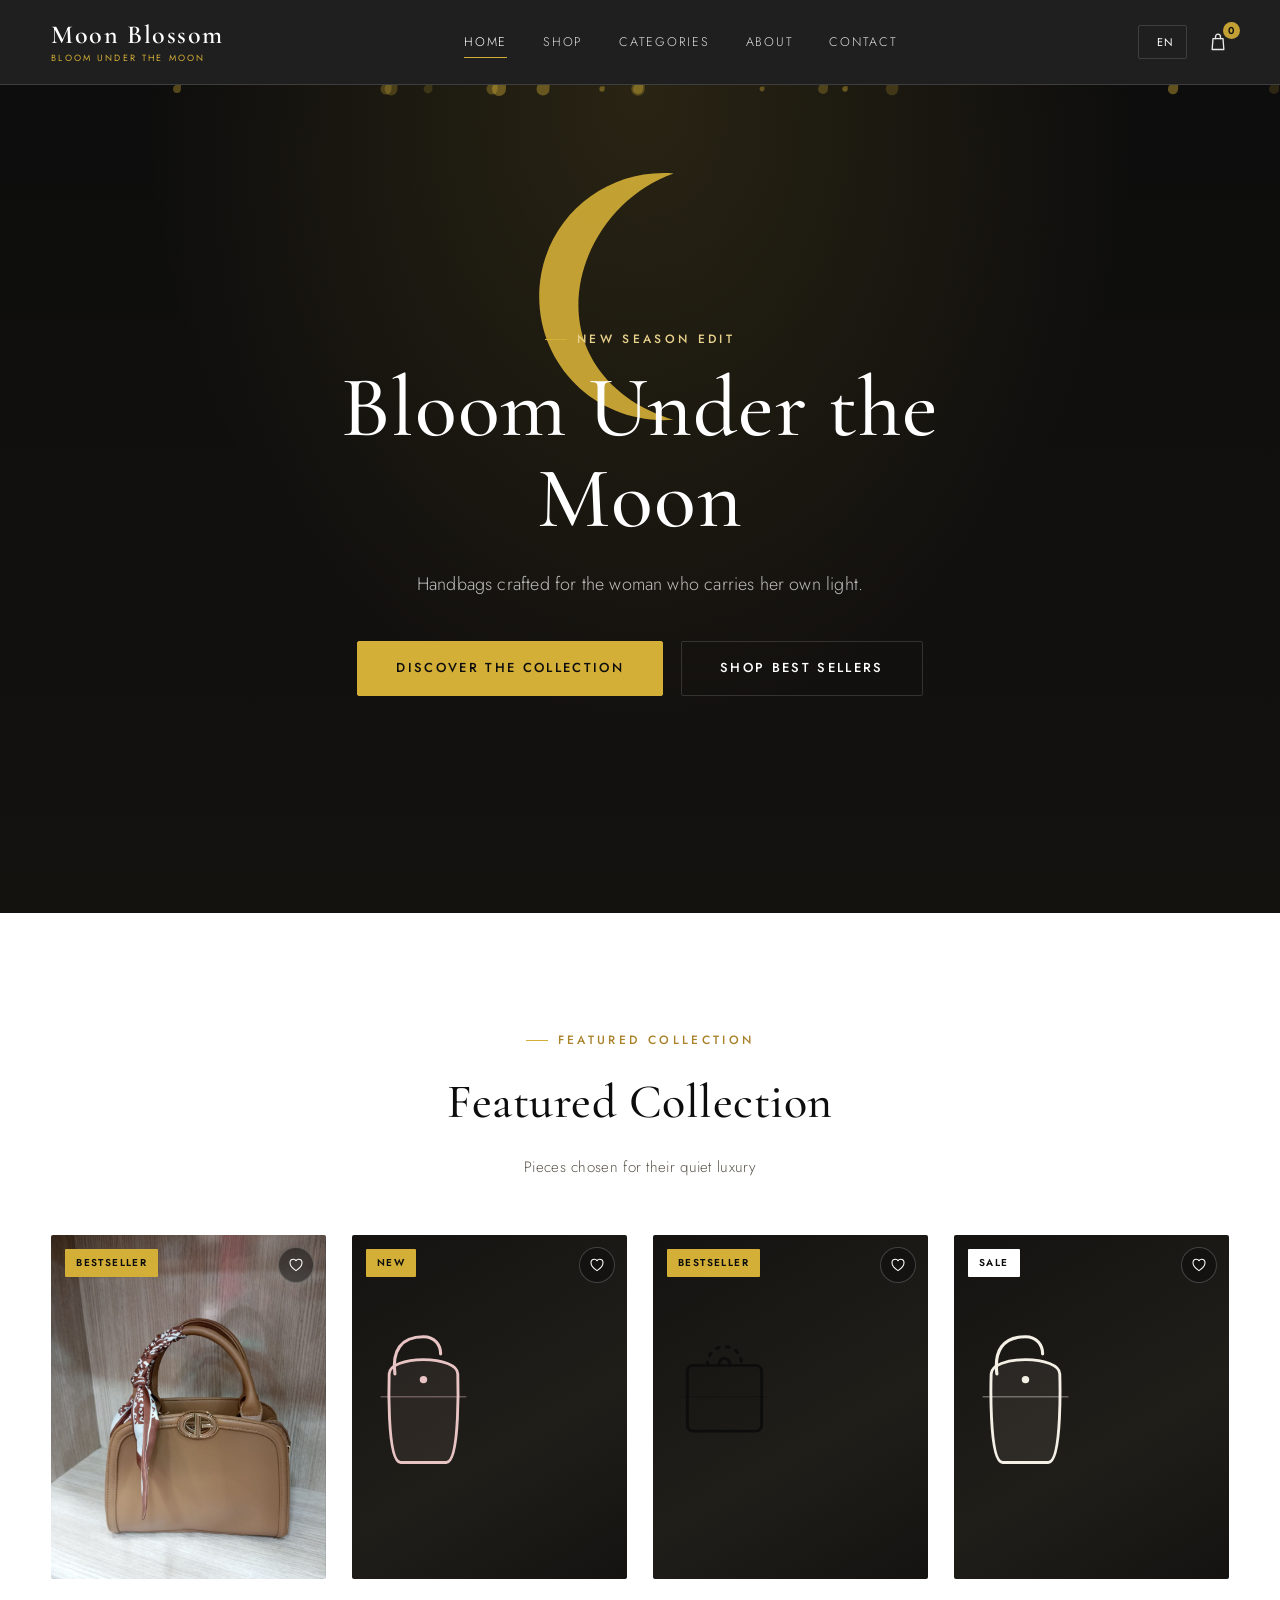
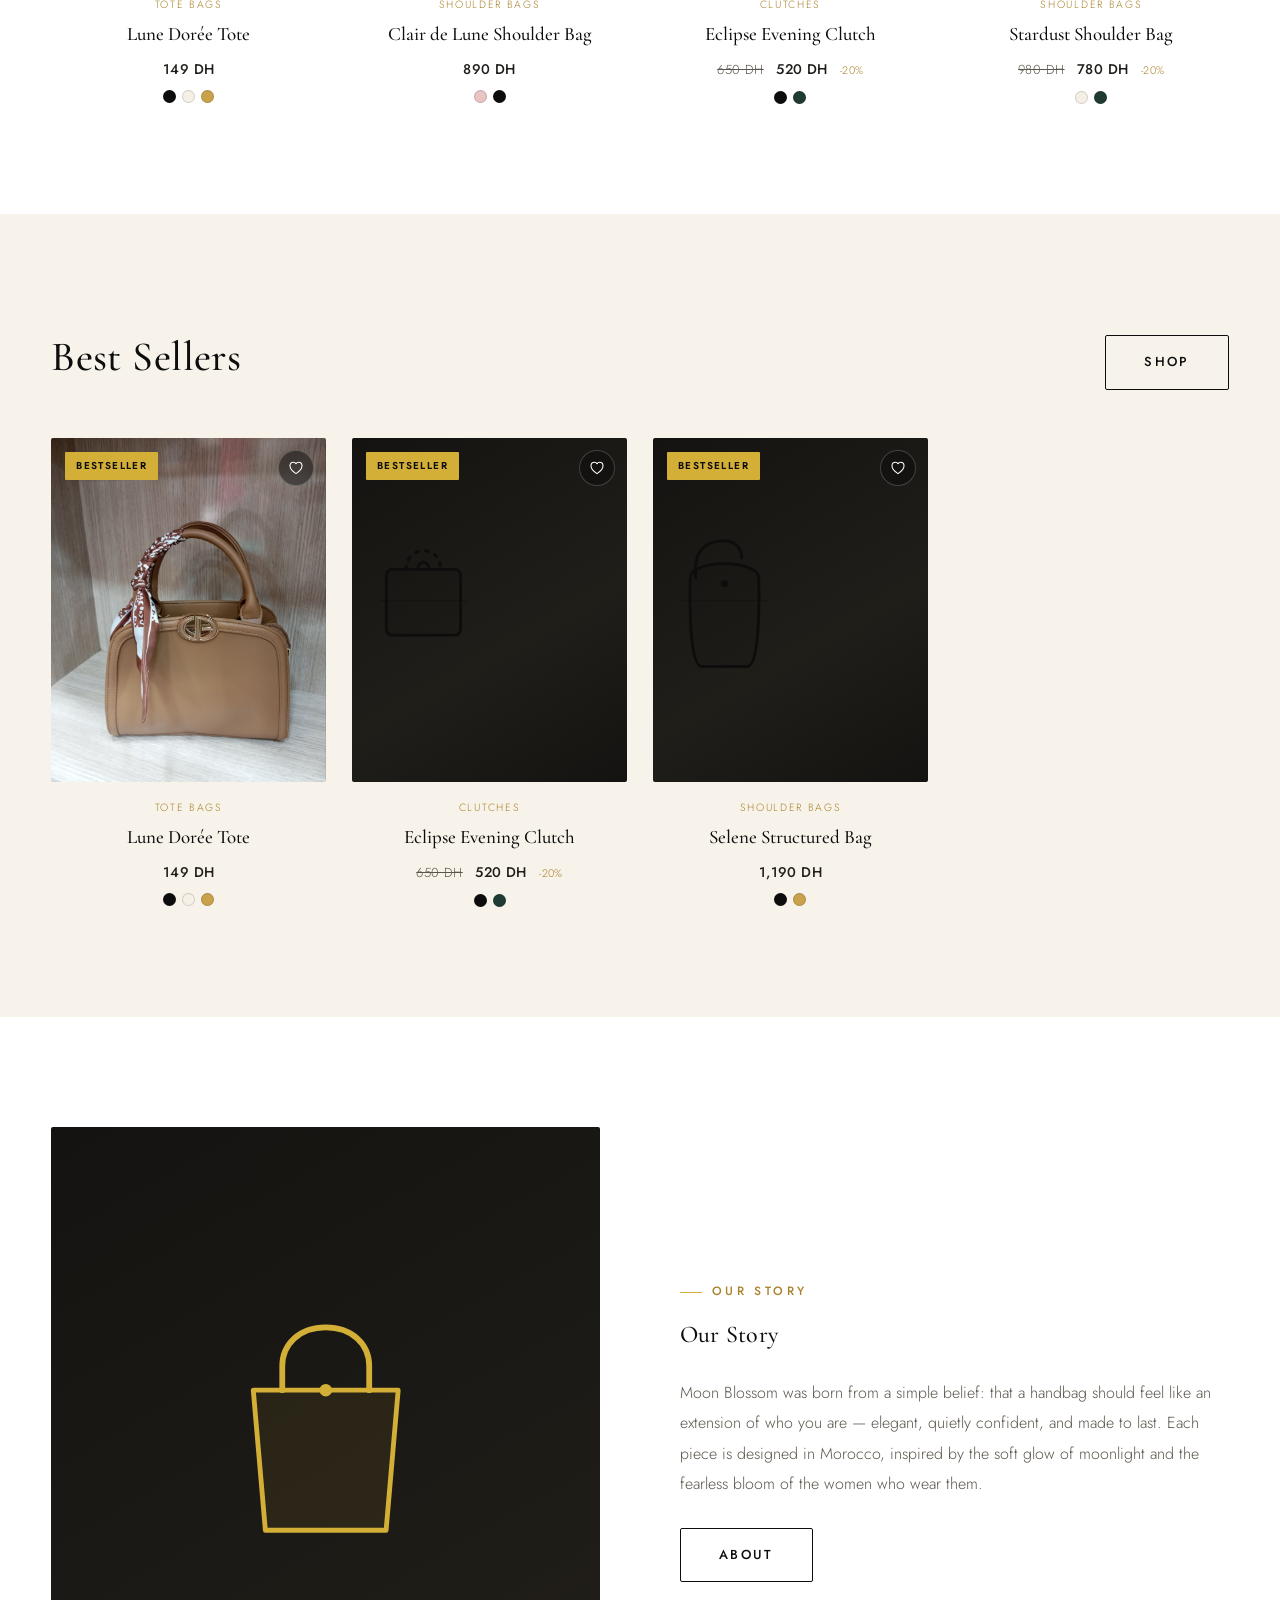
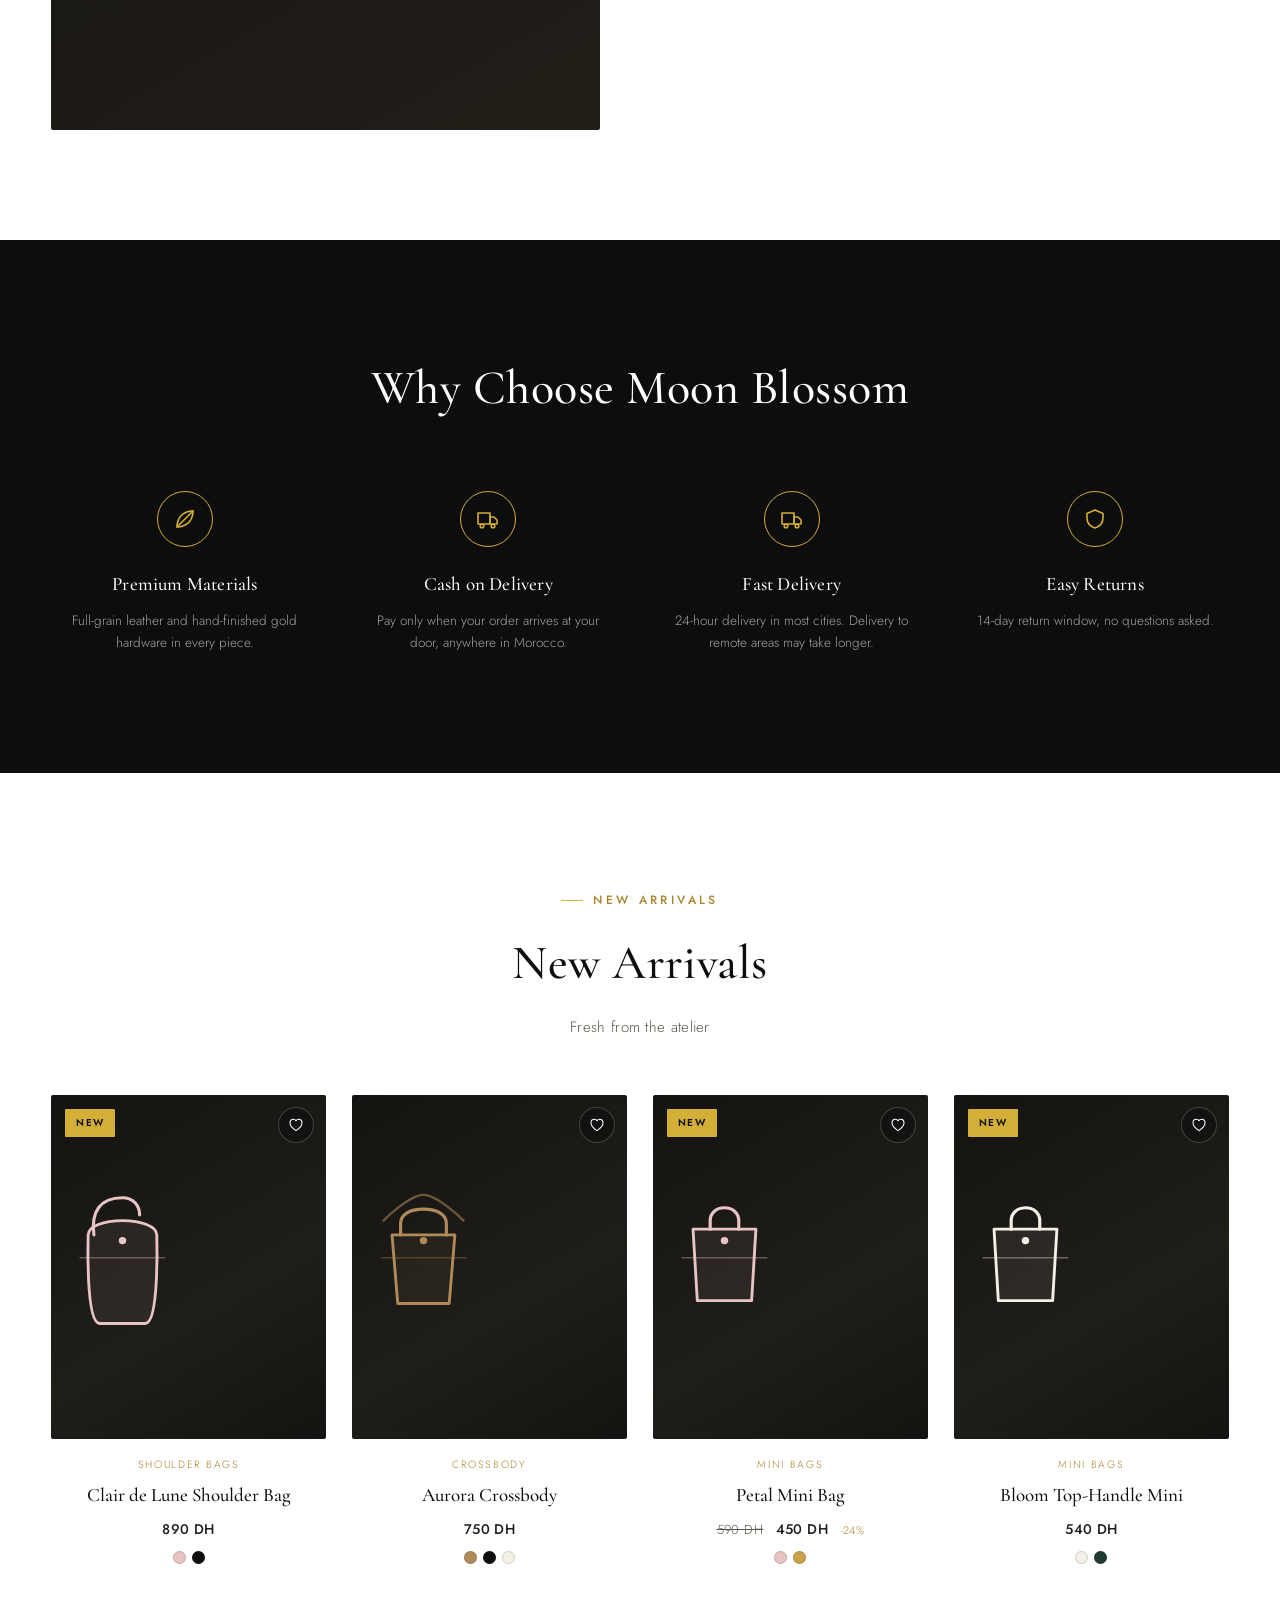
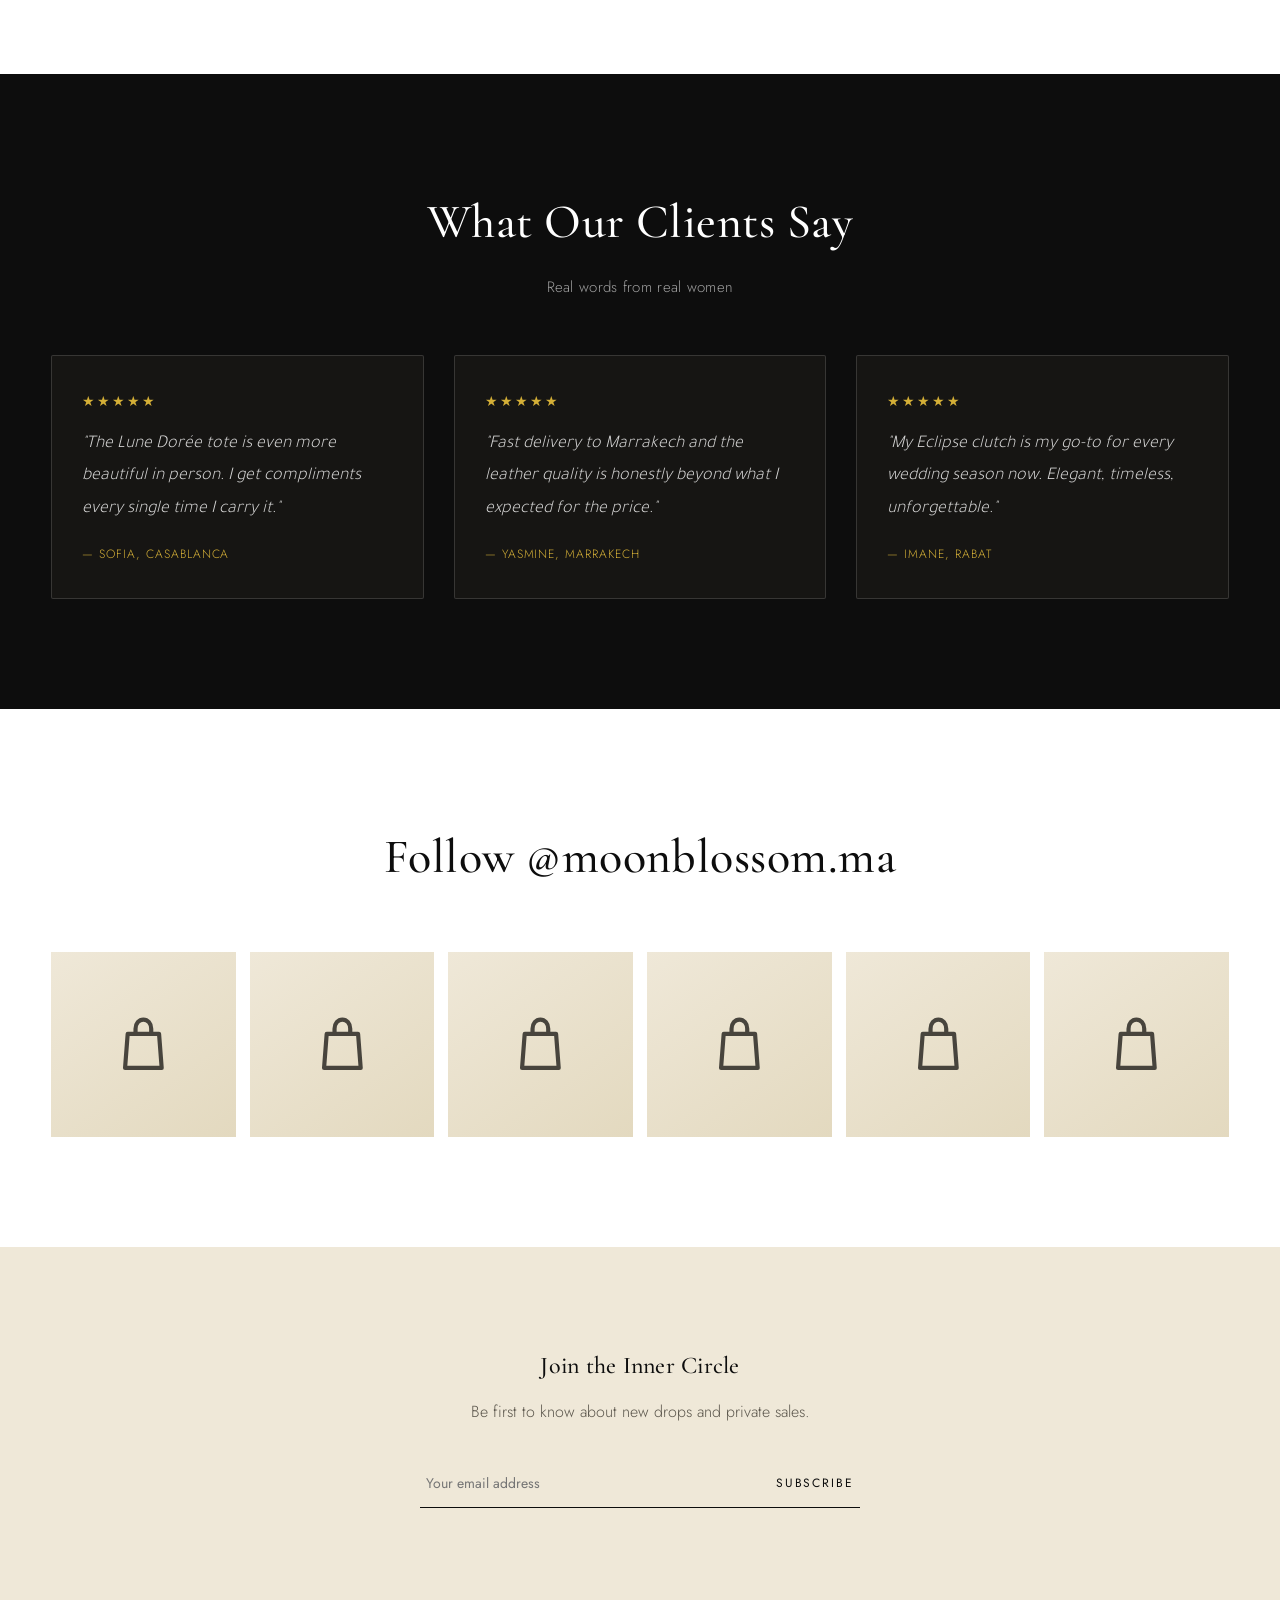
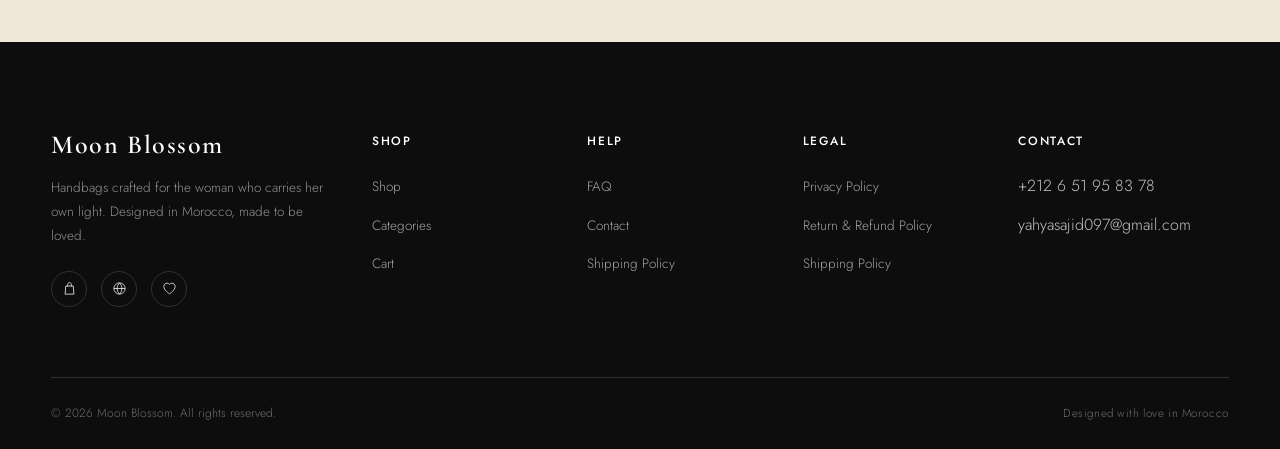
==== commit 27a0e70e: "Add files via upload" ====
--- a/index.html
+++ b/index.html
@@ -112,6 +112,32 @@
     </div>
   </section>
 
+  <section class="section section-dark">
+    <div class="container">
+      <div class="section-head reveal">
+        <h2 data-i18n="sections.reviews">What Our Clients Say</h2>
+        <p class="section-sub" data-i18n="sections.reviewsSub">Real words from real women</p>
+      </div>
+      <div class="review-grid">
+        <div class="review-card reveal">
+          <div class="review-stars">★★★★★</div>
+          <p>"The Lune Dorée tote is even more beautiful in person. I get compliments every single time I carry it."</p>
+          <div class="review-author">— Sofia, Casablanca</div>
+        </div>
+        <div class="review-card reveal">
+          <div class="review-stars">★★★★★</div>
+          <p>"Fast delivery to Marrakech and the leather quality is honestly beyond what I expected for the price."</p>
+          <div class="review-author">— Yasmine, Marrakech</div>
+        </div>
+        <div class="review-card reveal">
+          <div class="review-stars">★★★★★</div>
+          <p>"My Eclipse clutch is my go-to for every wedding season now. Elegant, timeless, unforgettable."</p>
+          <div class="review-author">— Imane, Rabat</div>
+        </div>
+      </div>
+    </div>
+  </section>
+
   <section class="section">
     <div class="container">
       <div class="section-head reveal">
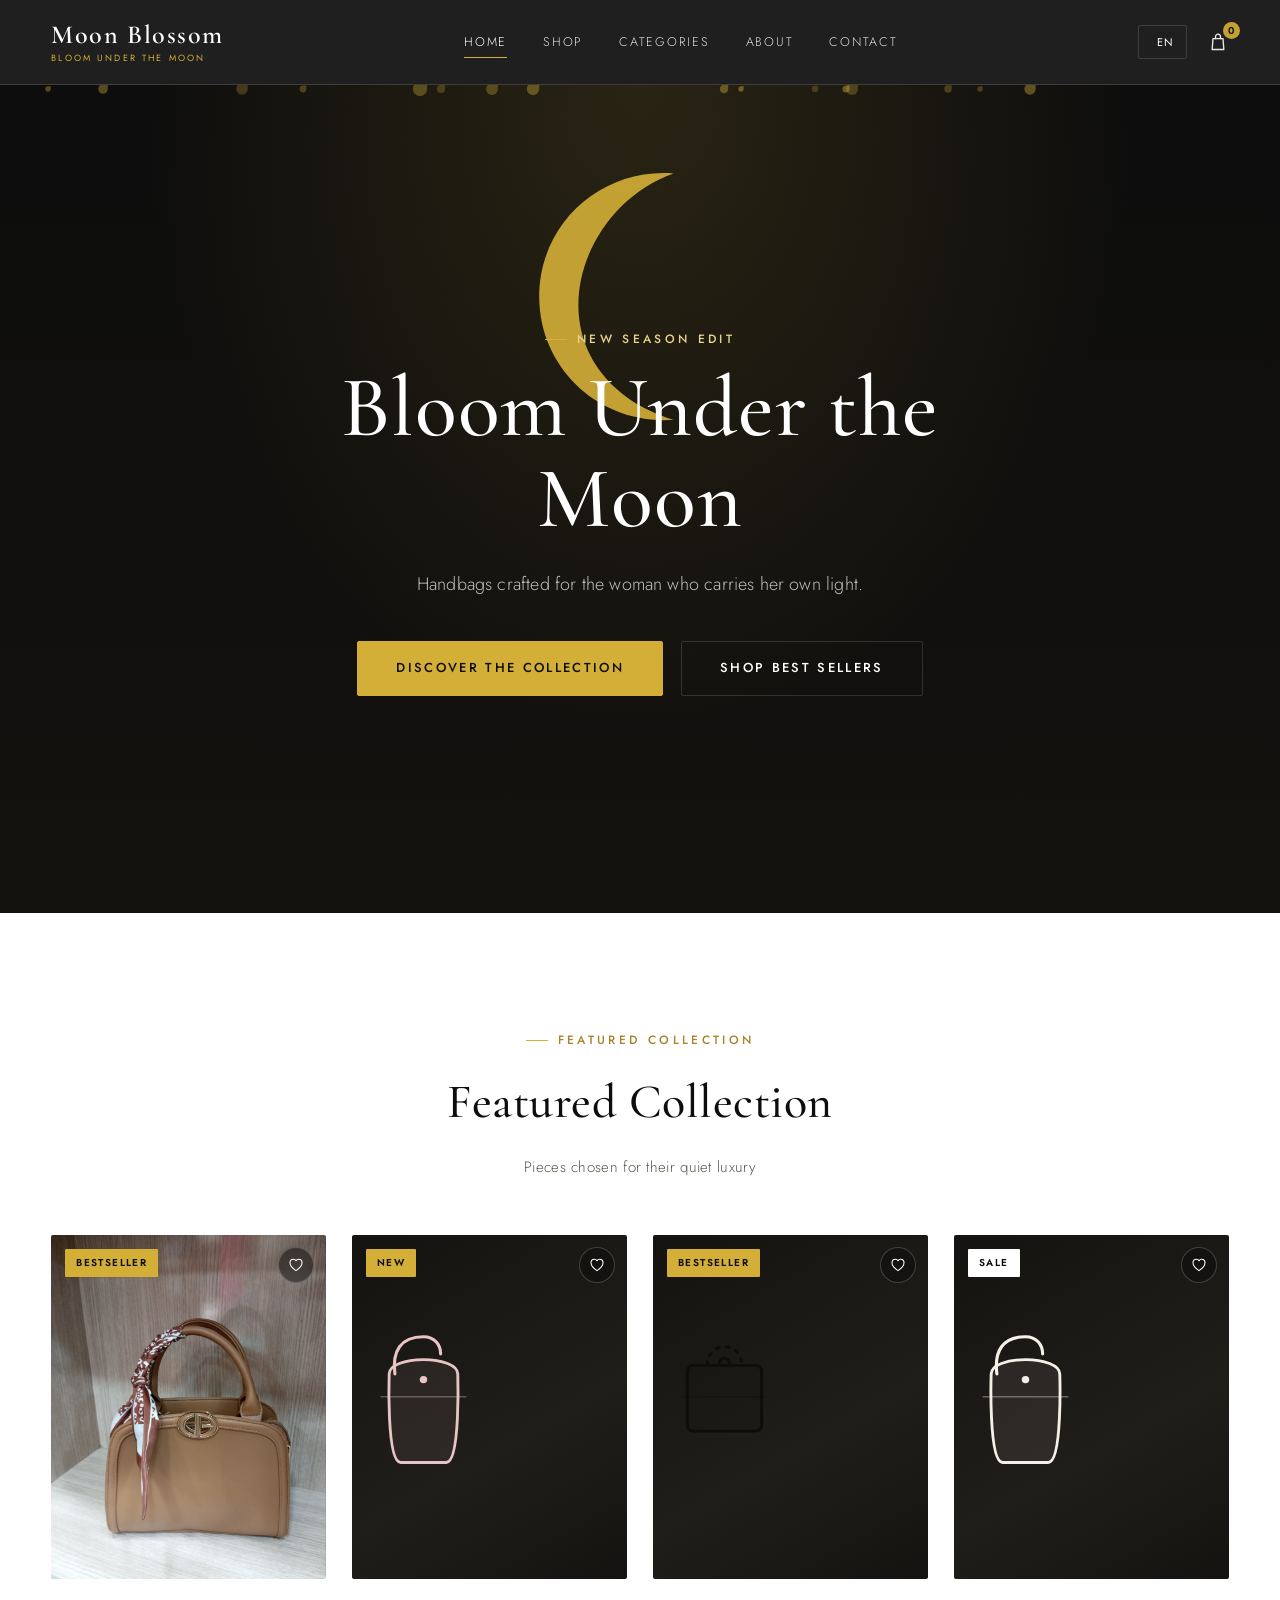
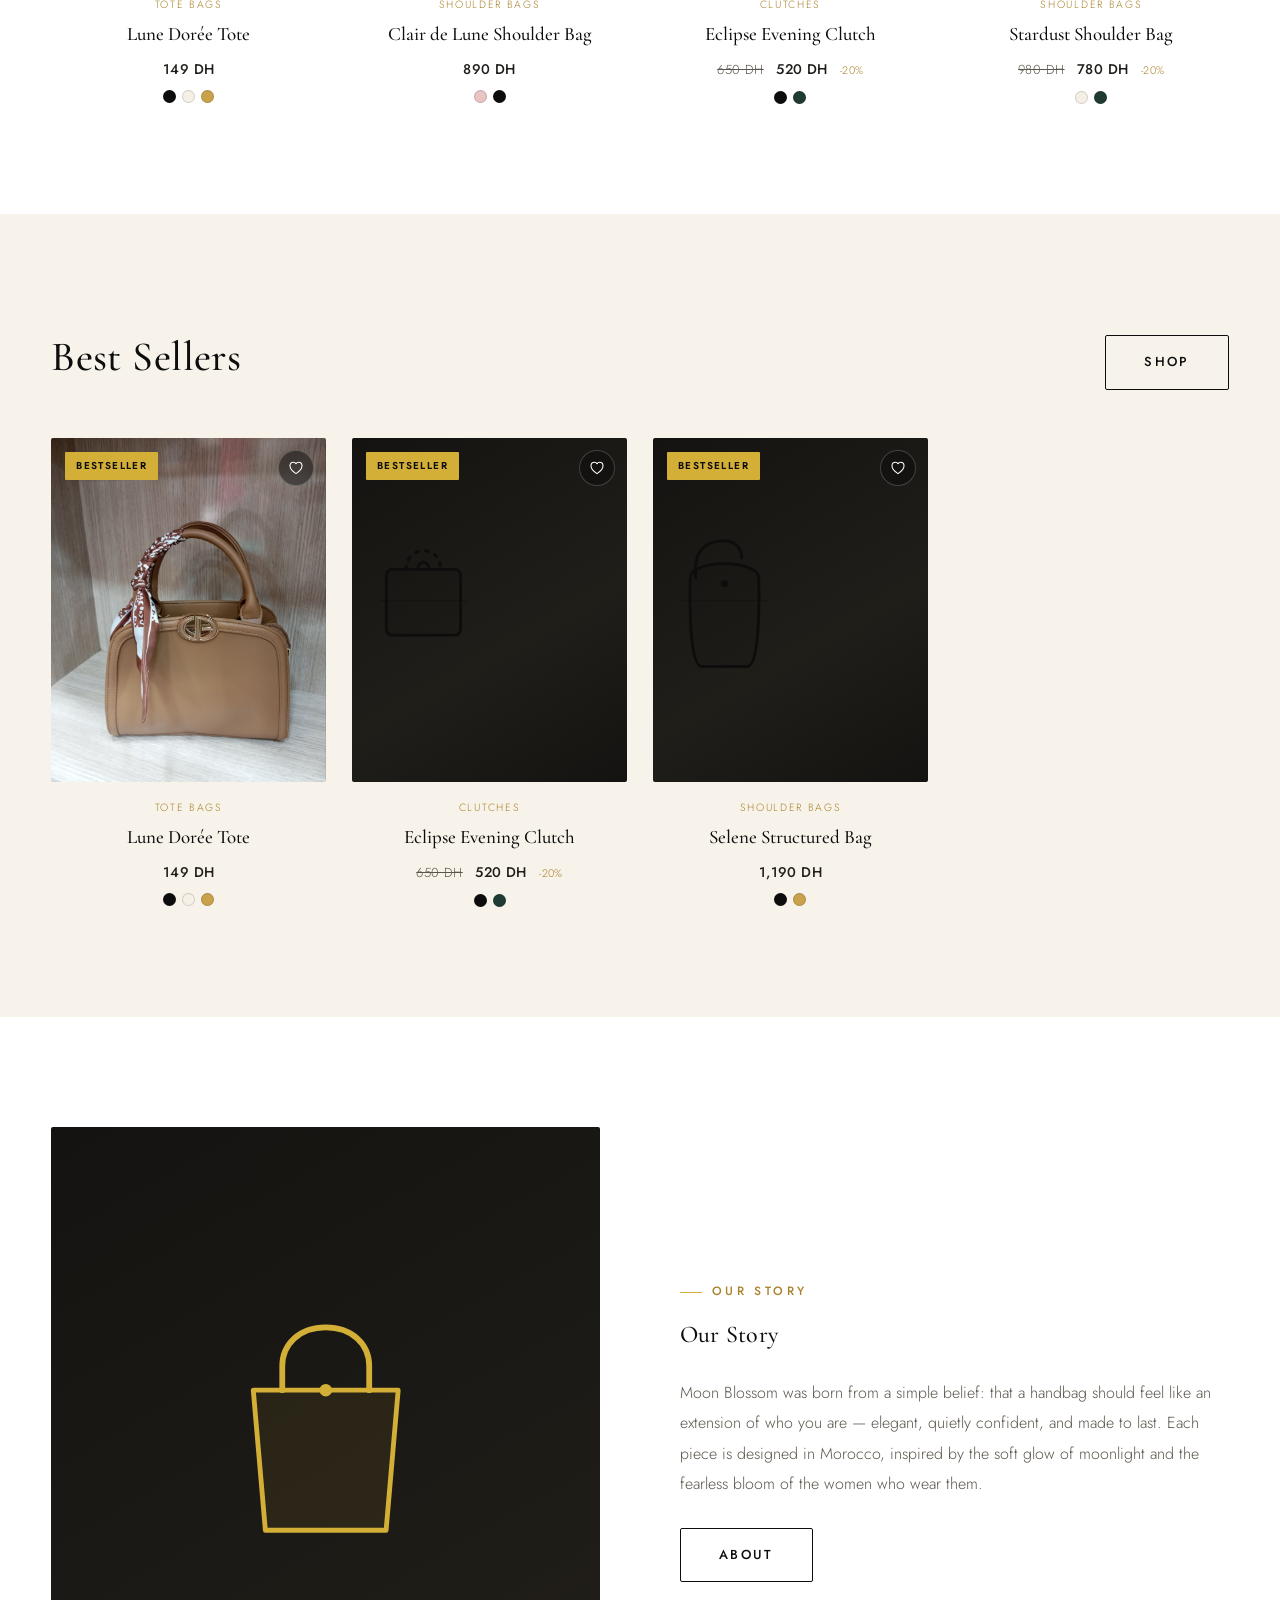
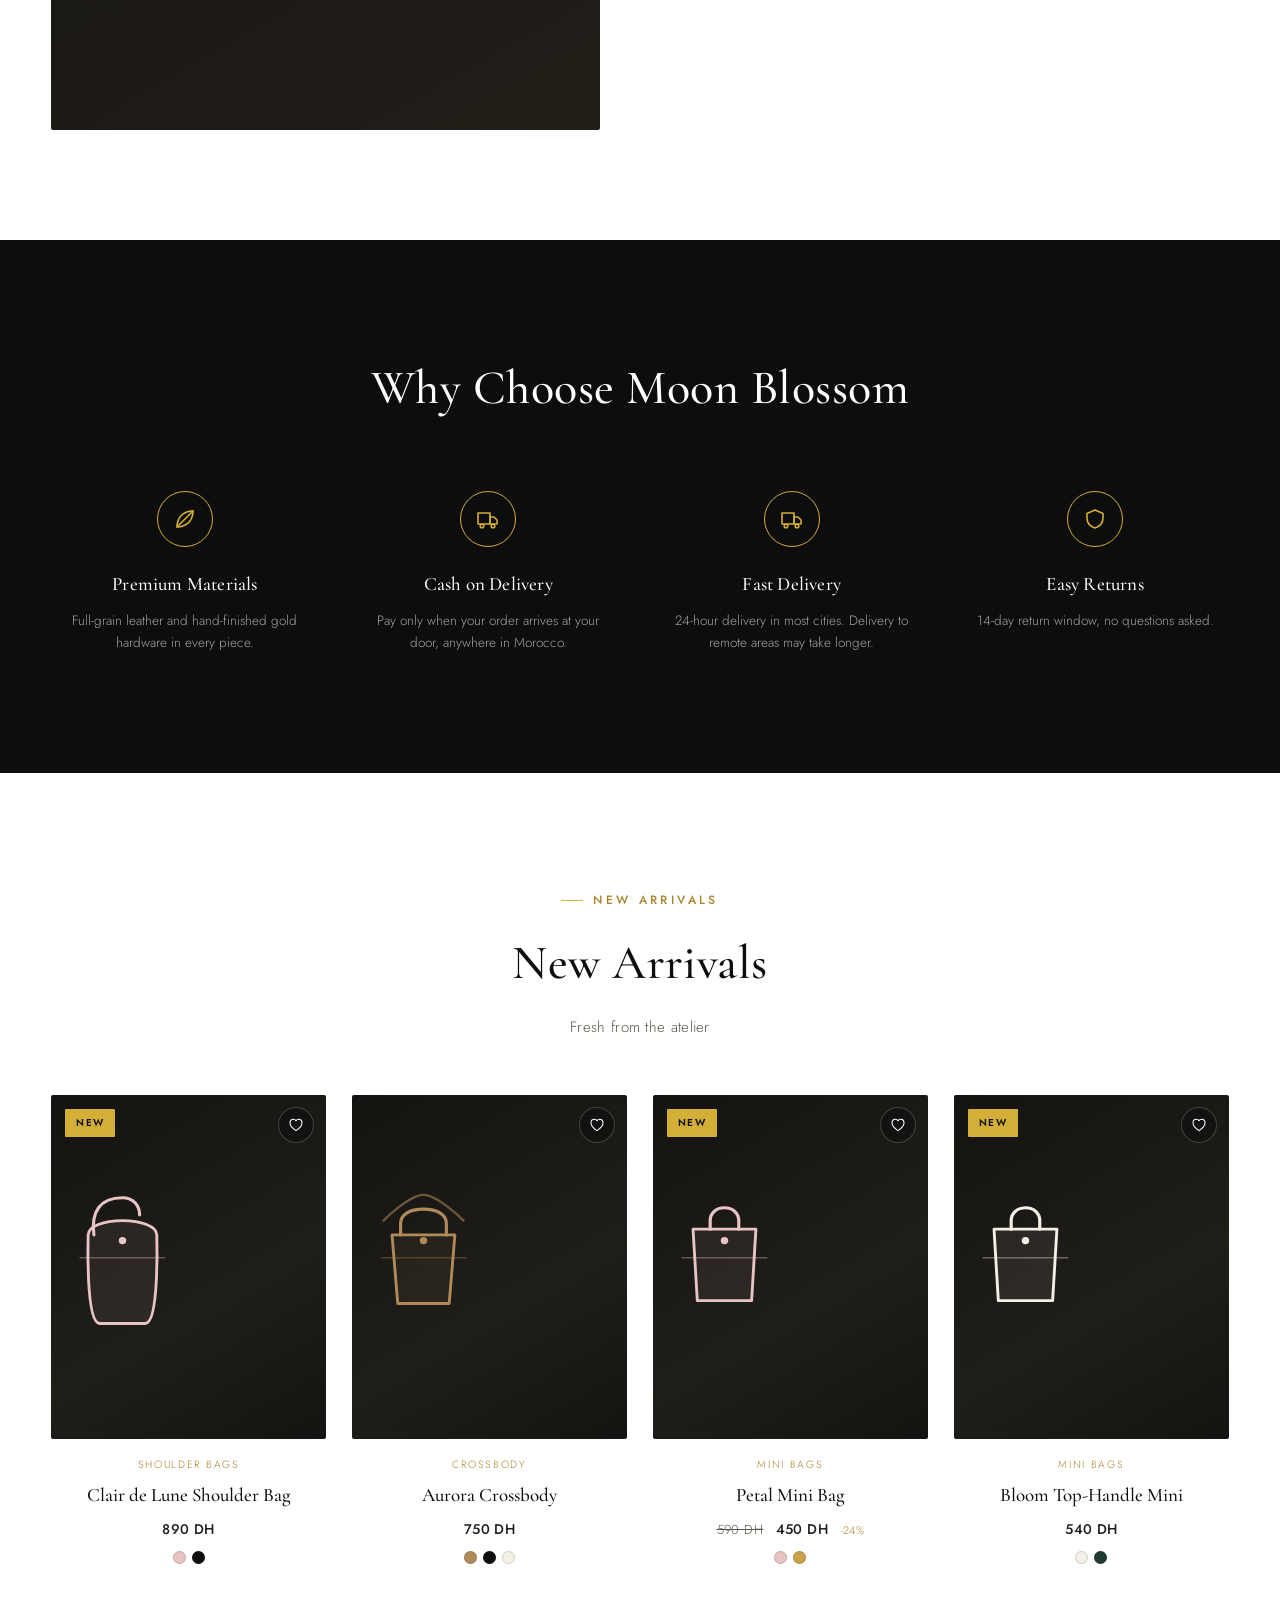
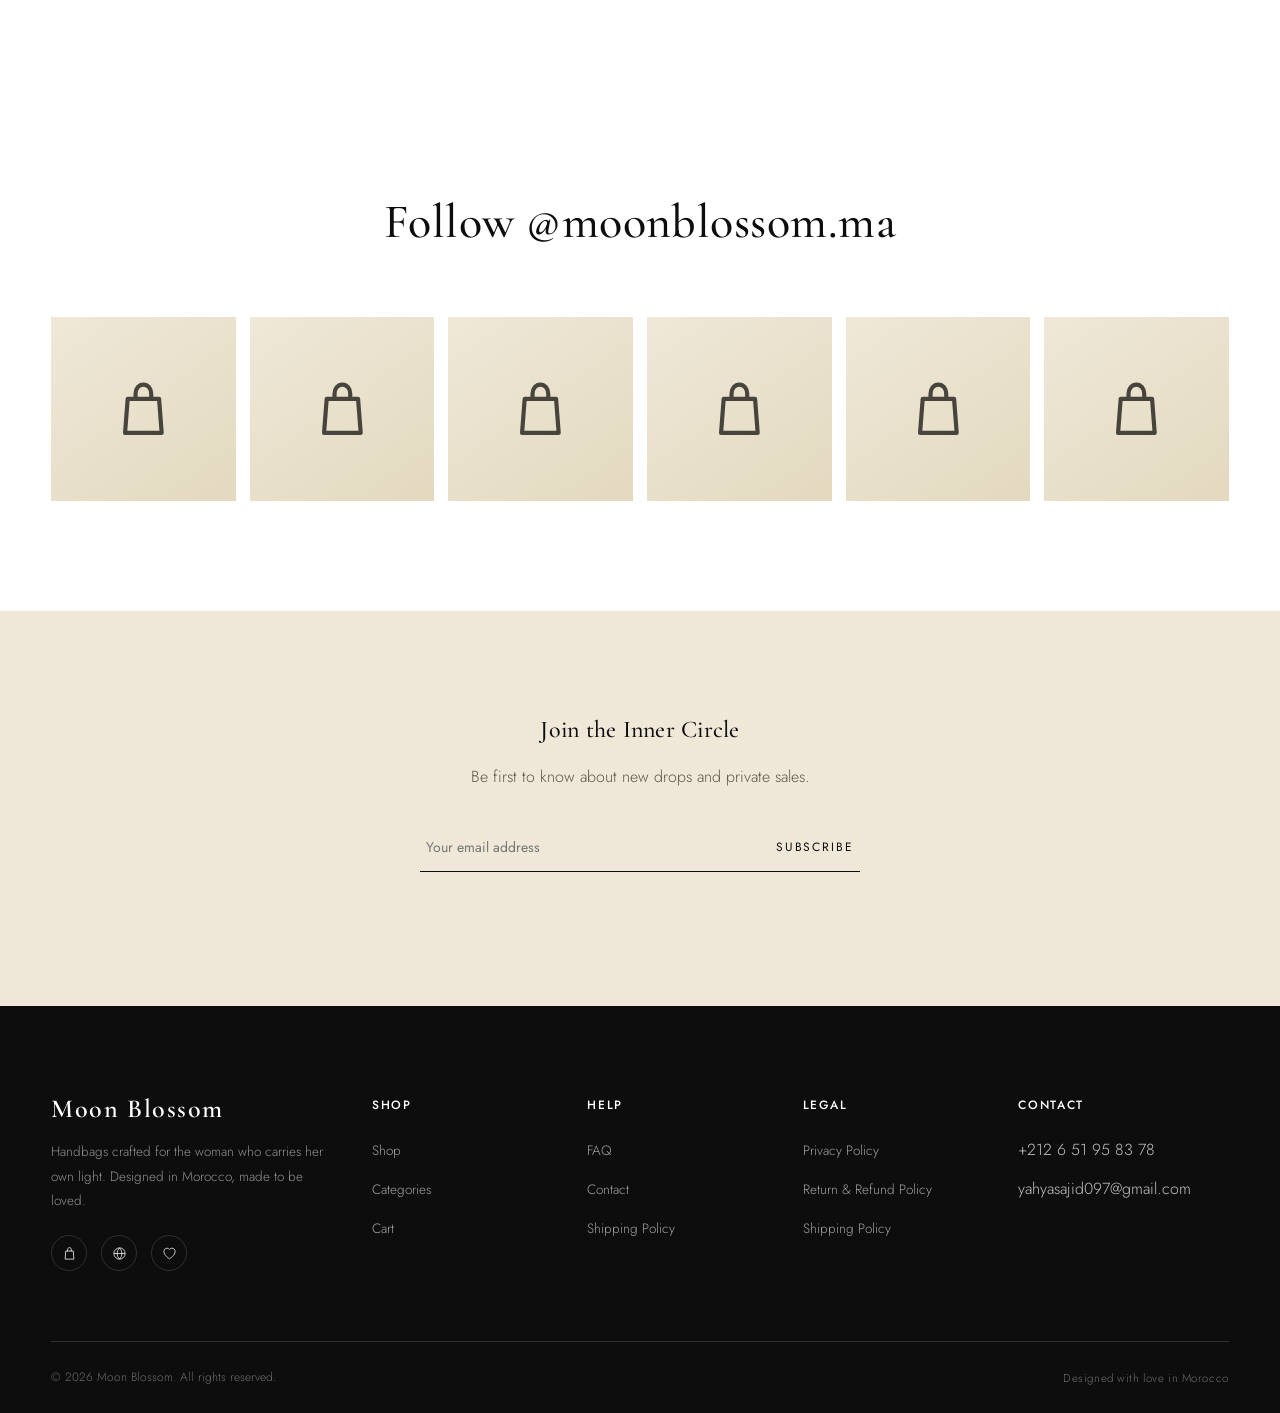
==== commit c61ac115: "Add files via upload" ====
--- a/index.html
+++ b/index.html
@@ -112,32 +112,6 @@
     </div>
   </section>
 
-  <section class="section section-dark">
-    <div class="container">
-      <div class="section-head reveal">
-        <h2 data-i18n="sections.reviews">What Our Clients Say</h2>
-        <p class="section-sub" data-i18n="sections.reviewsSub">Real words from real women</p>
-      </div>
-      <div class="review-grid">
-        <div class="review-card reveal">
-          <div class="review-stars">★★★★★</div>
-          <p>"The Lune Dorée tote is even more beautiful in person. I get compliments every single time I carry it."</p>
-          <div class="review-author">— Sofia, Casablanca</div>
-        </div>
-        <div class="review-card reveal">
-          <div class="review-stars">★★★★★</div>
-          <p>"Fast delivery to Marrakech and the leather quality is honestly beyond what I expected for the price."</p>
-          <div class="review-author">— Yasmine, Marrakech</div>
-        </div>
-        <div class="review-card reveal">
-          <div class="review-stars">★★★★★</div>
-          <p>"My Eclipse clutch is my go-to for every wedding season now. Elegant, timeless, unforgettable."</p>
-          <div class="review-author">— Imane, Rabat</div>
-        </div>
-      </div>
-    </div>
-  </section>
-
   <section class="section">
     <div class="container">
       <div class="section-head reveal">
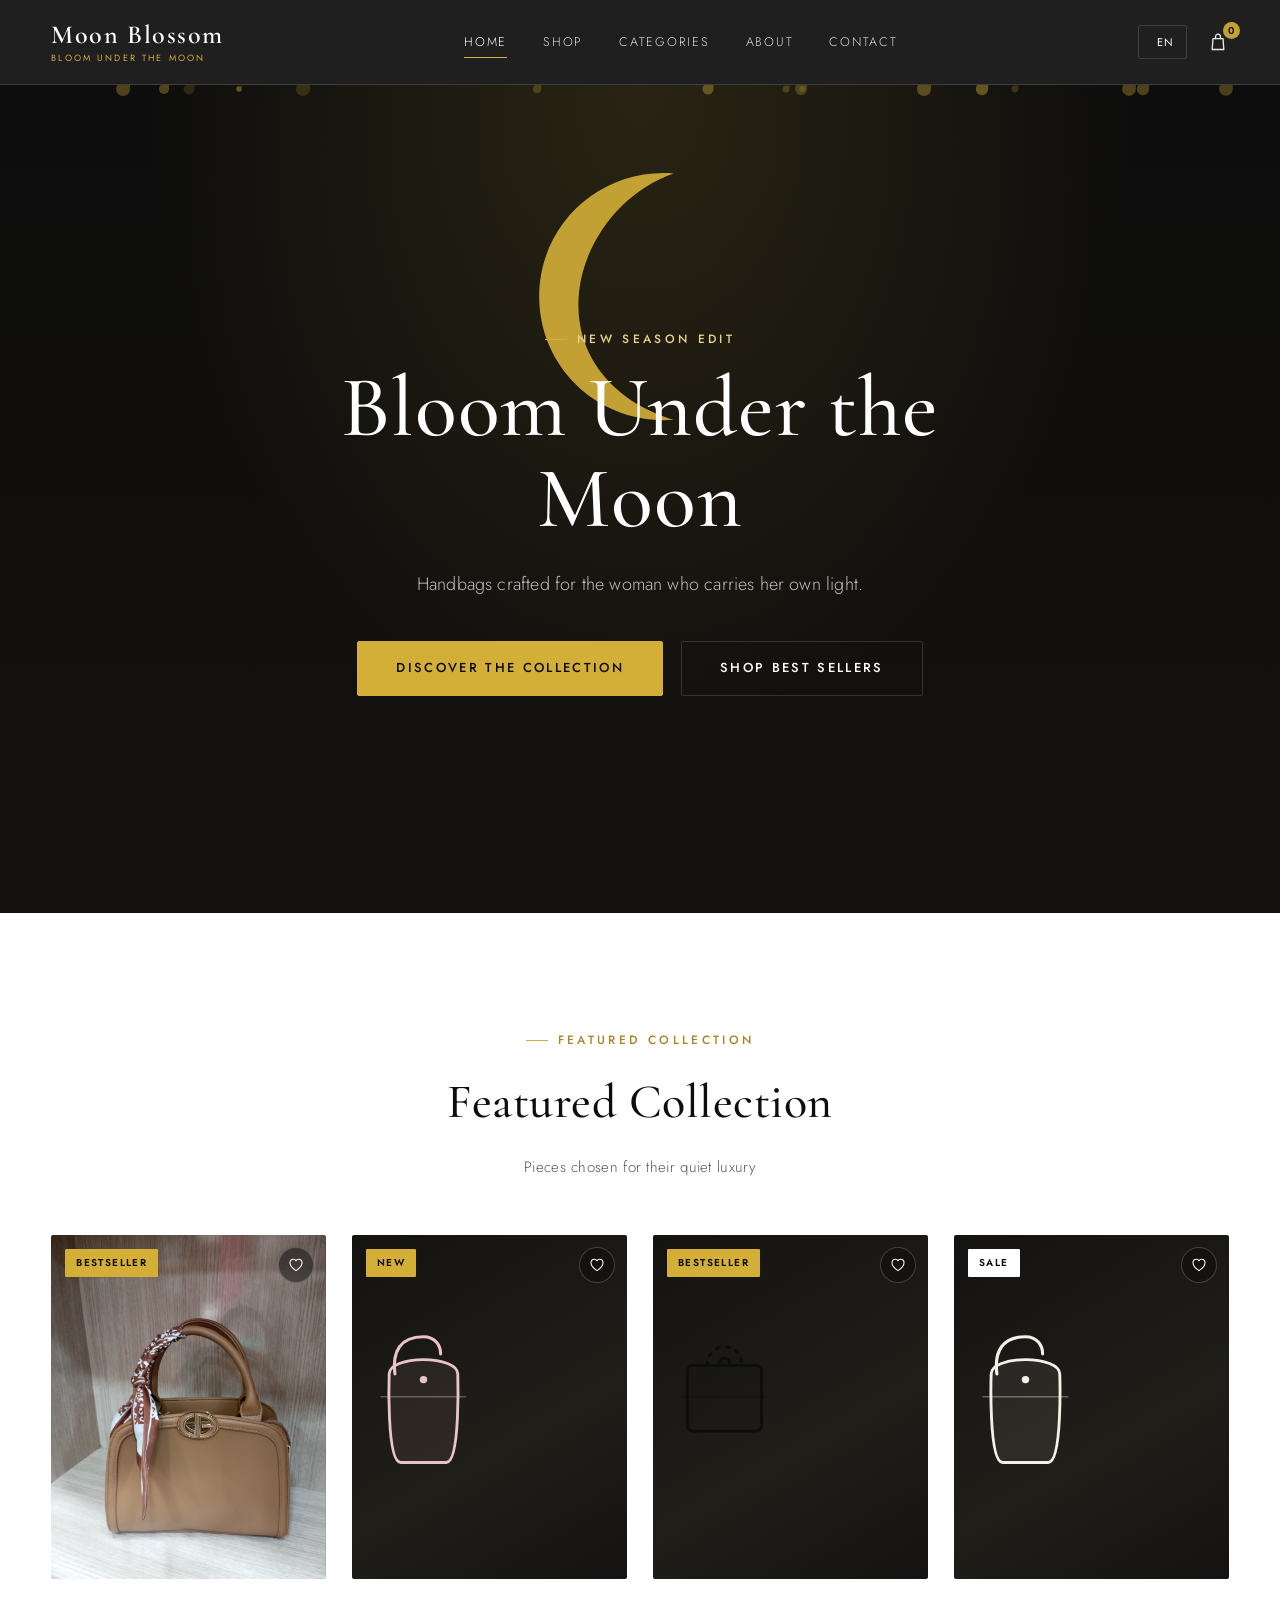
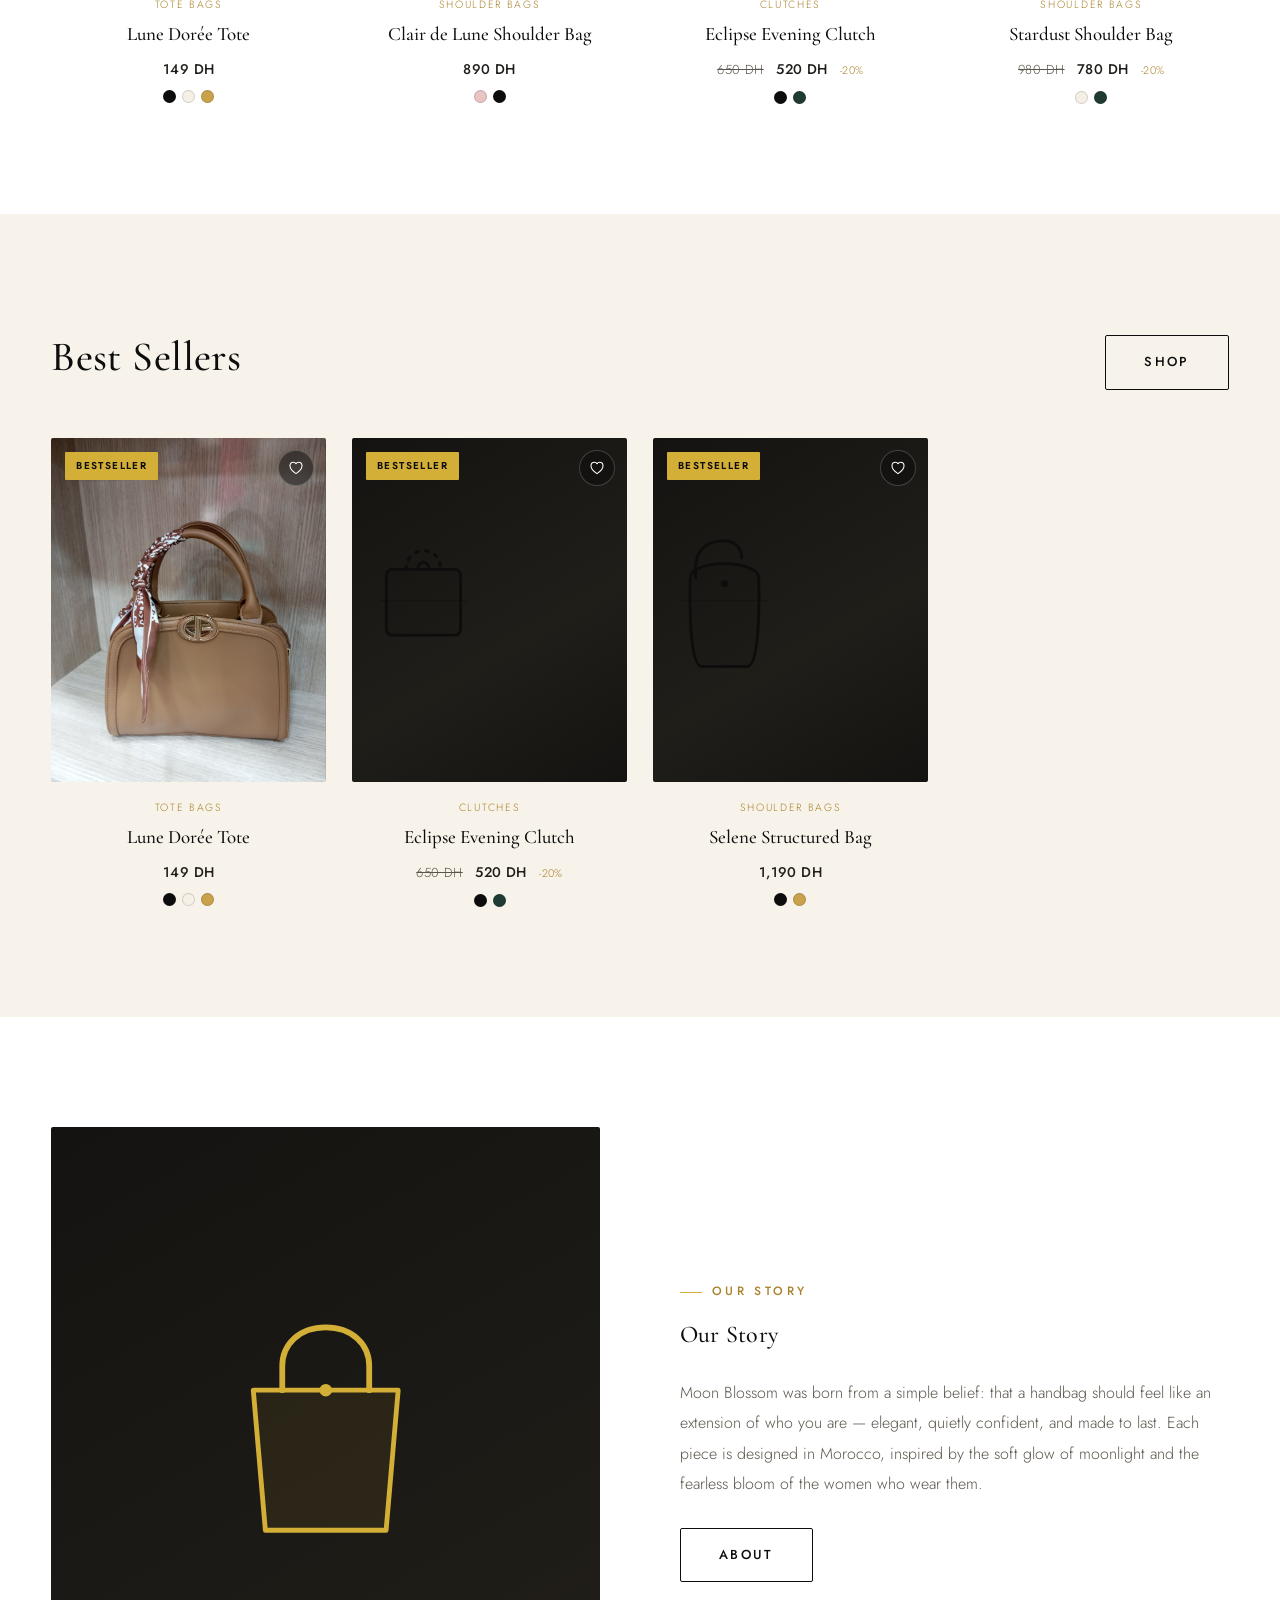
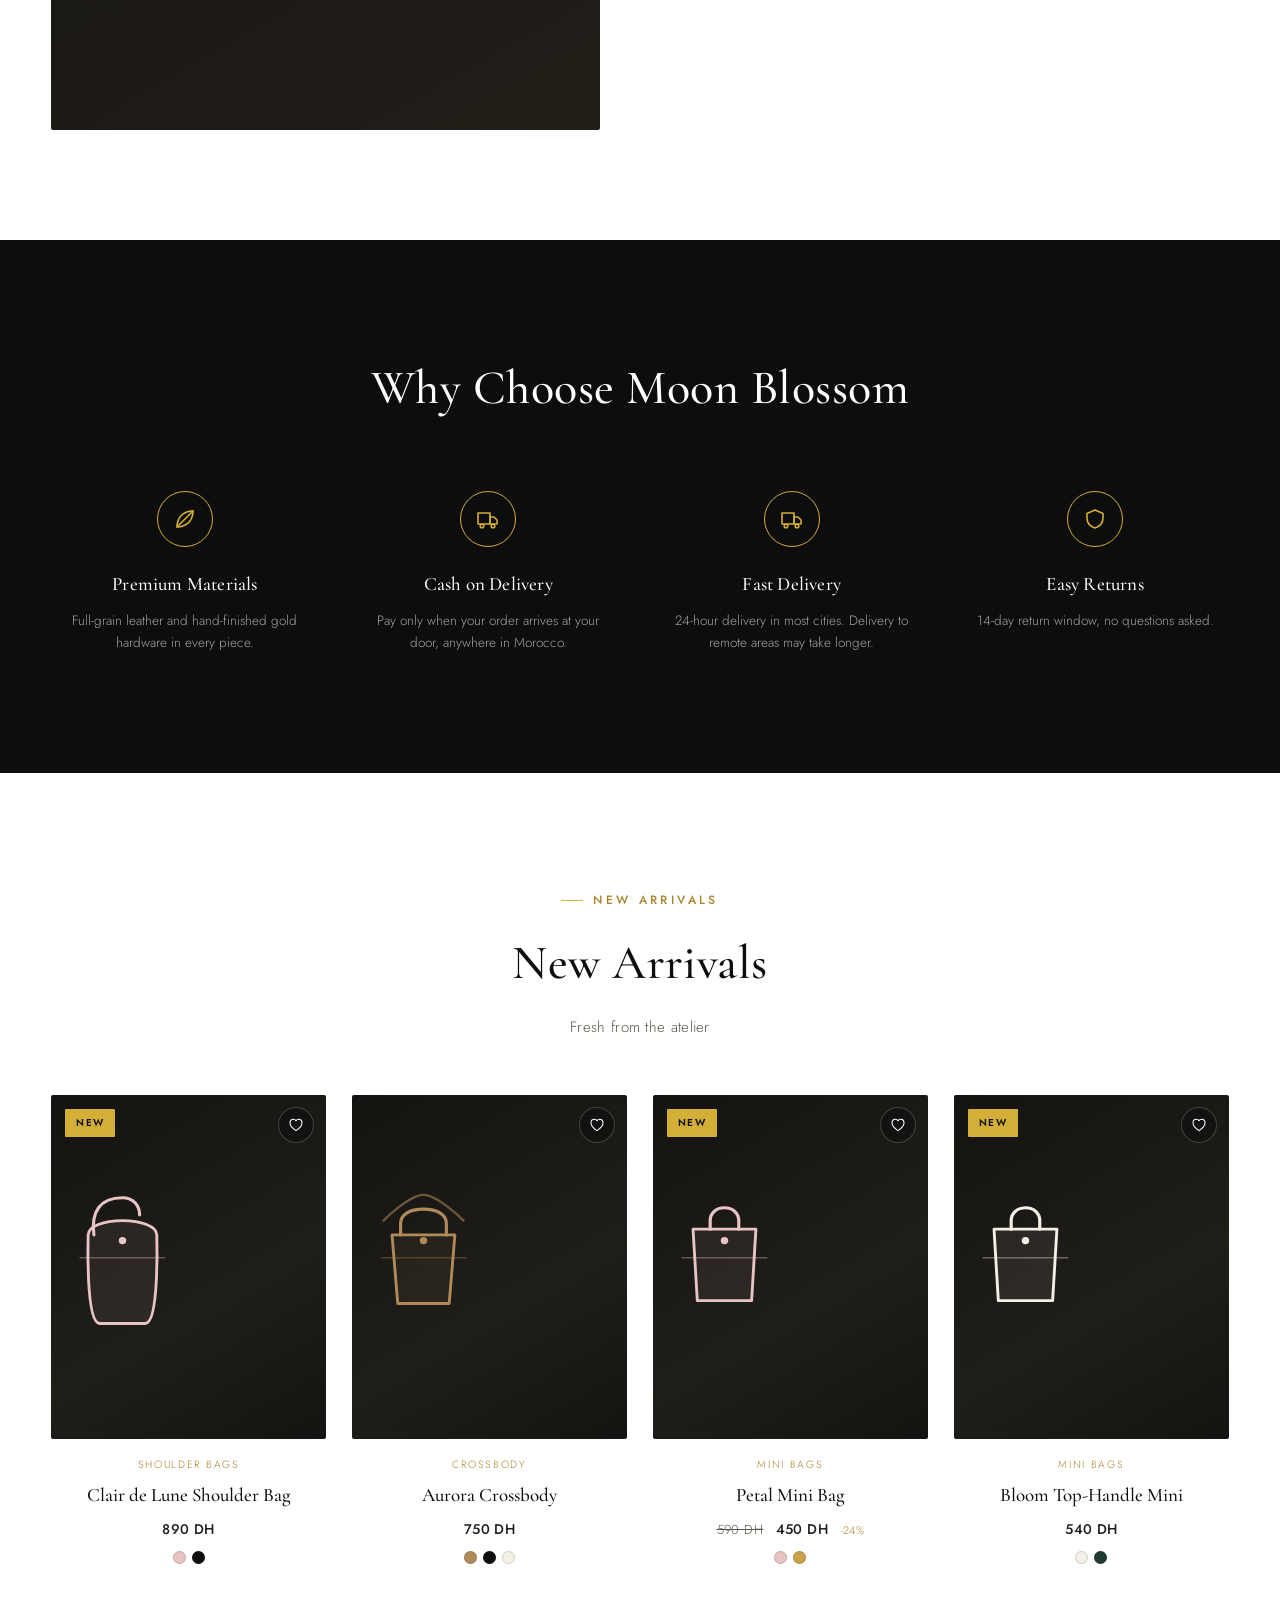
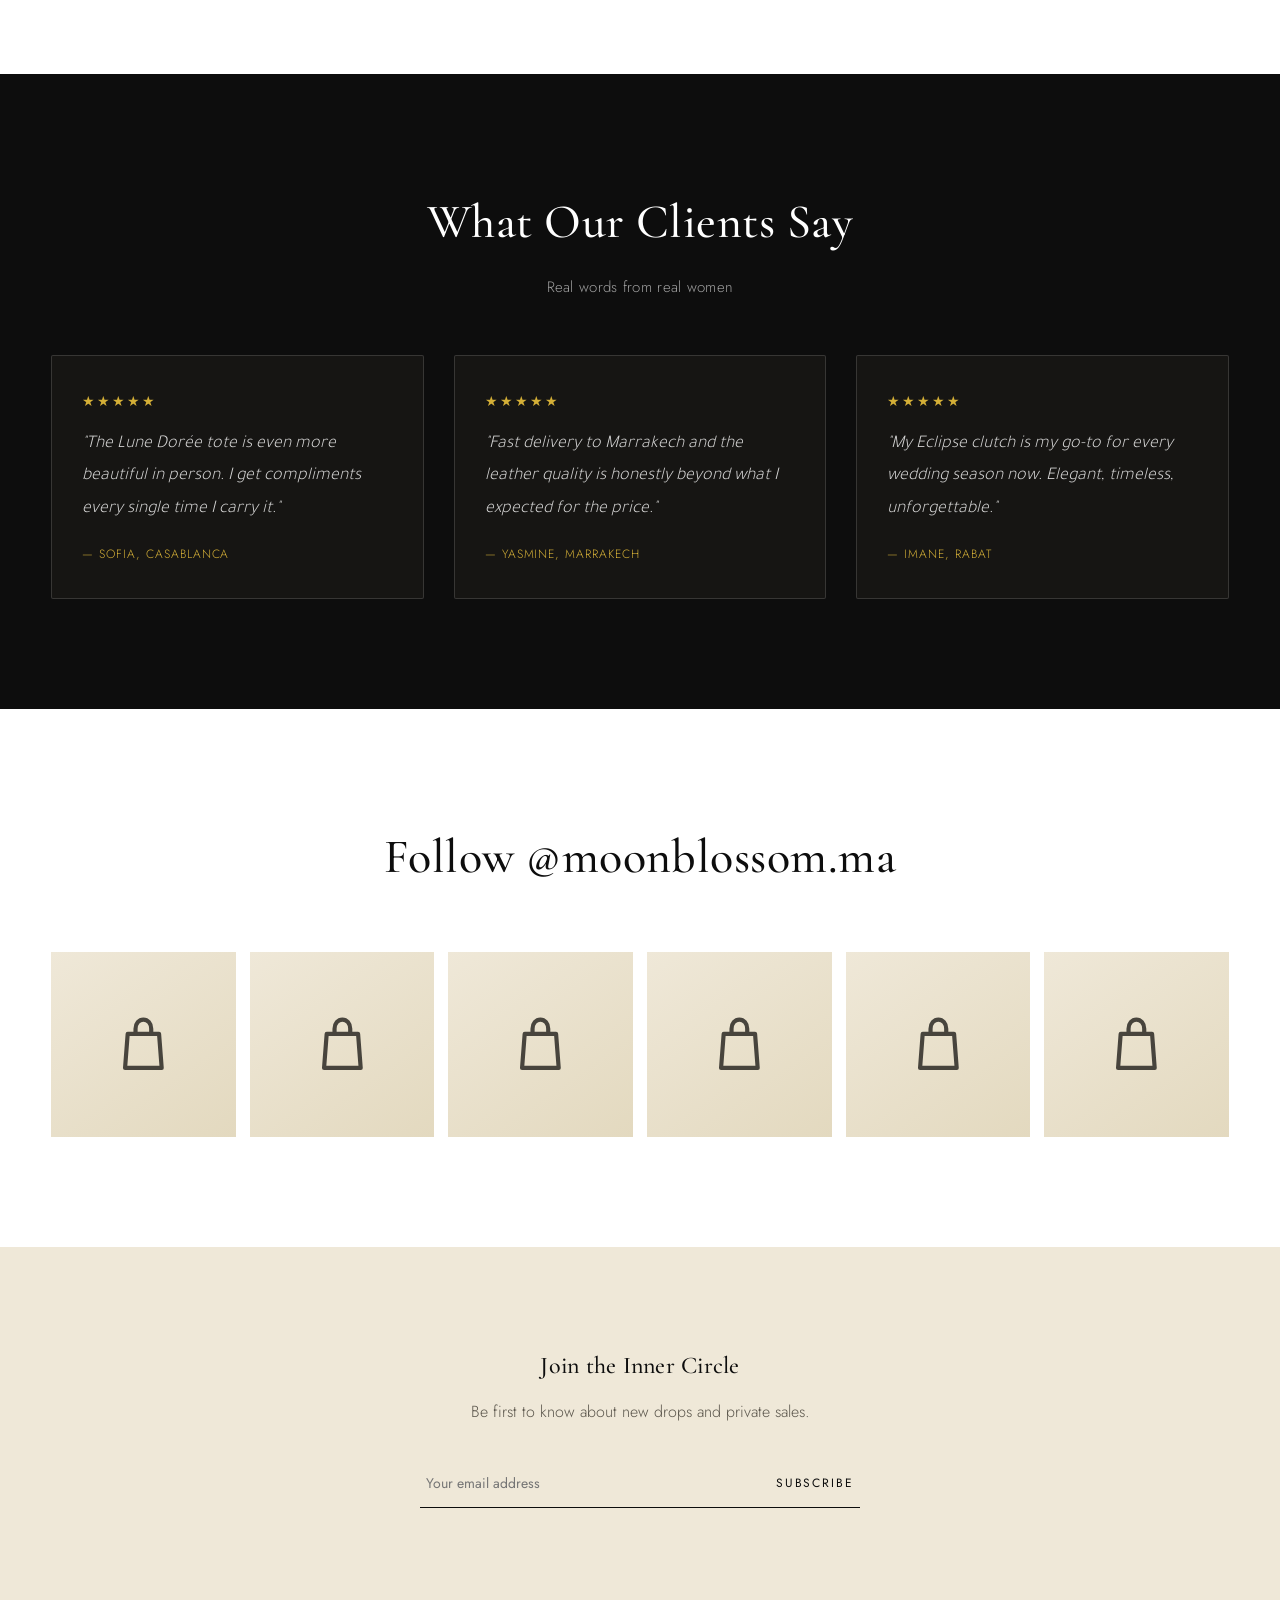
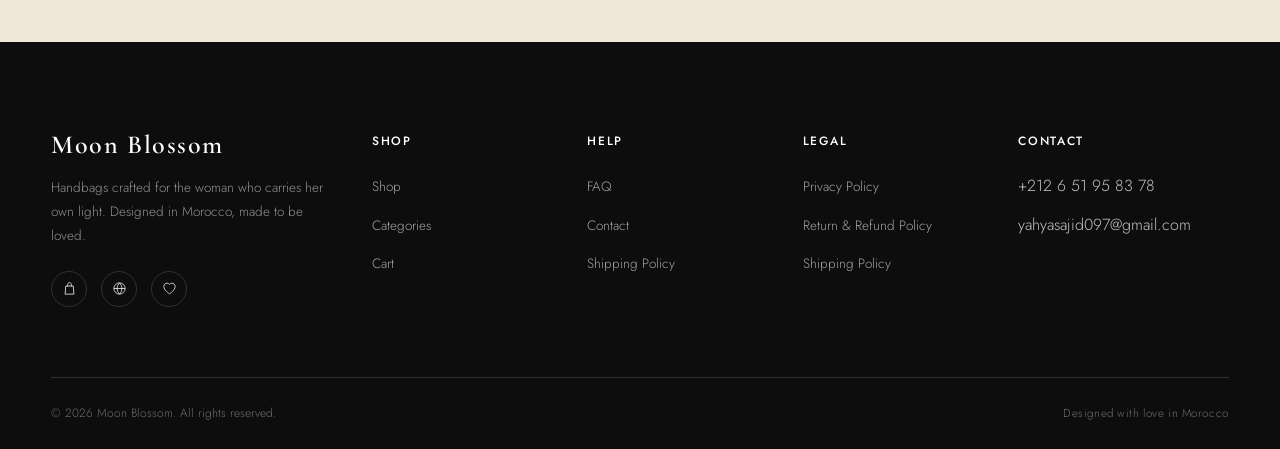
==== commit b2b1c88a: "Add files via upload" ====
--- a/index.html
+++ b/index.html
@@ -112,6 +112,32 @@
     </div>
   </section>
 
+  <section class="section section-dark">
+    <div class="container">
+      <div class="section-head reveal">
+        <h2 data-i18n="sections.reviews">What Our Clients Say</h2>
+        <p class="section-sub" data-i18n="sections.reviewsSub">Real words from real women</p>
+      </div>
+      <div class="review-grid">
+        <div class="review-card reveal">
+          <div class="review-stars">★★★★★</div>
+          <p>"The Lune Dorée tote is even more beautiful in person. I get compliments every single time I carry it."</p>
+          <div class="review-author">— Sofia, Casablanca</div>
+        </div>
+        <div class="review-card reveal">
+          <div class="review-stars">★★★★★</div>
+          <p>"Fast delivery to Marrakech and the leather quality is honestly beyond what I expected for the price."</p>
+          <div class="review-author">— Yasmine, Marrakech</div>
+        </div>
+        <div class="review-card reveal">
+          <div class="review-stars">★★★★★</div>
+          <p>"My Eclipse clutch is my go-to for every wedding season now. Elegant, timeless, unforgettable."</p>
+          <div class="review-author">— Imane, Rabat</div>
+        </div>
+      </div>
+    </div>
+  </section>
+
   <section class="section">
     <div class="container">
       <div class="section-head reveal">
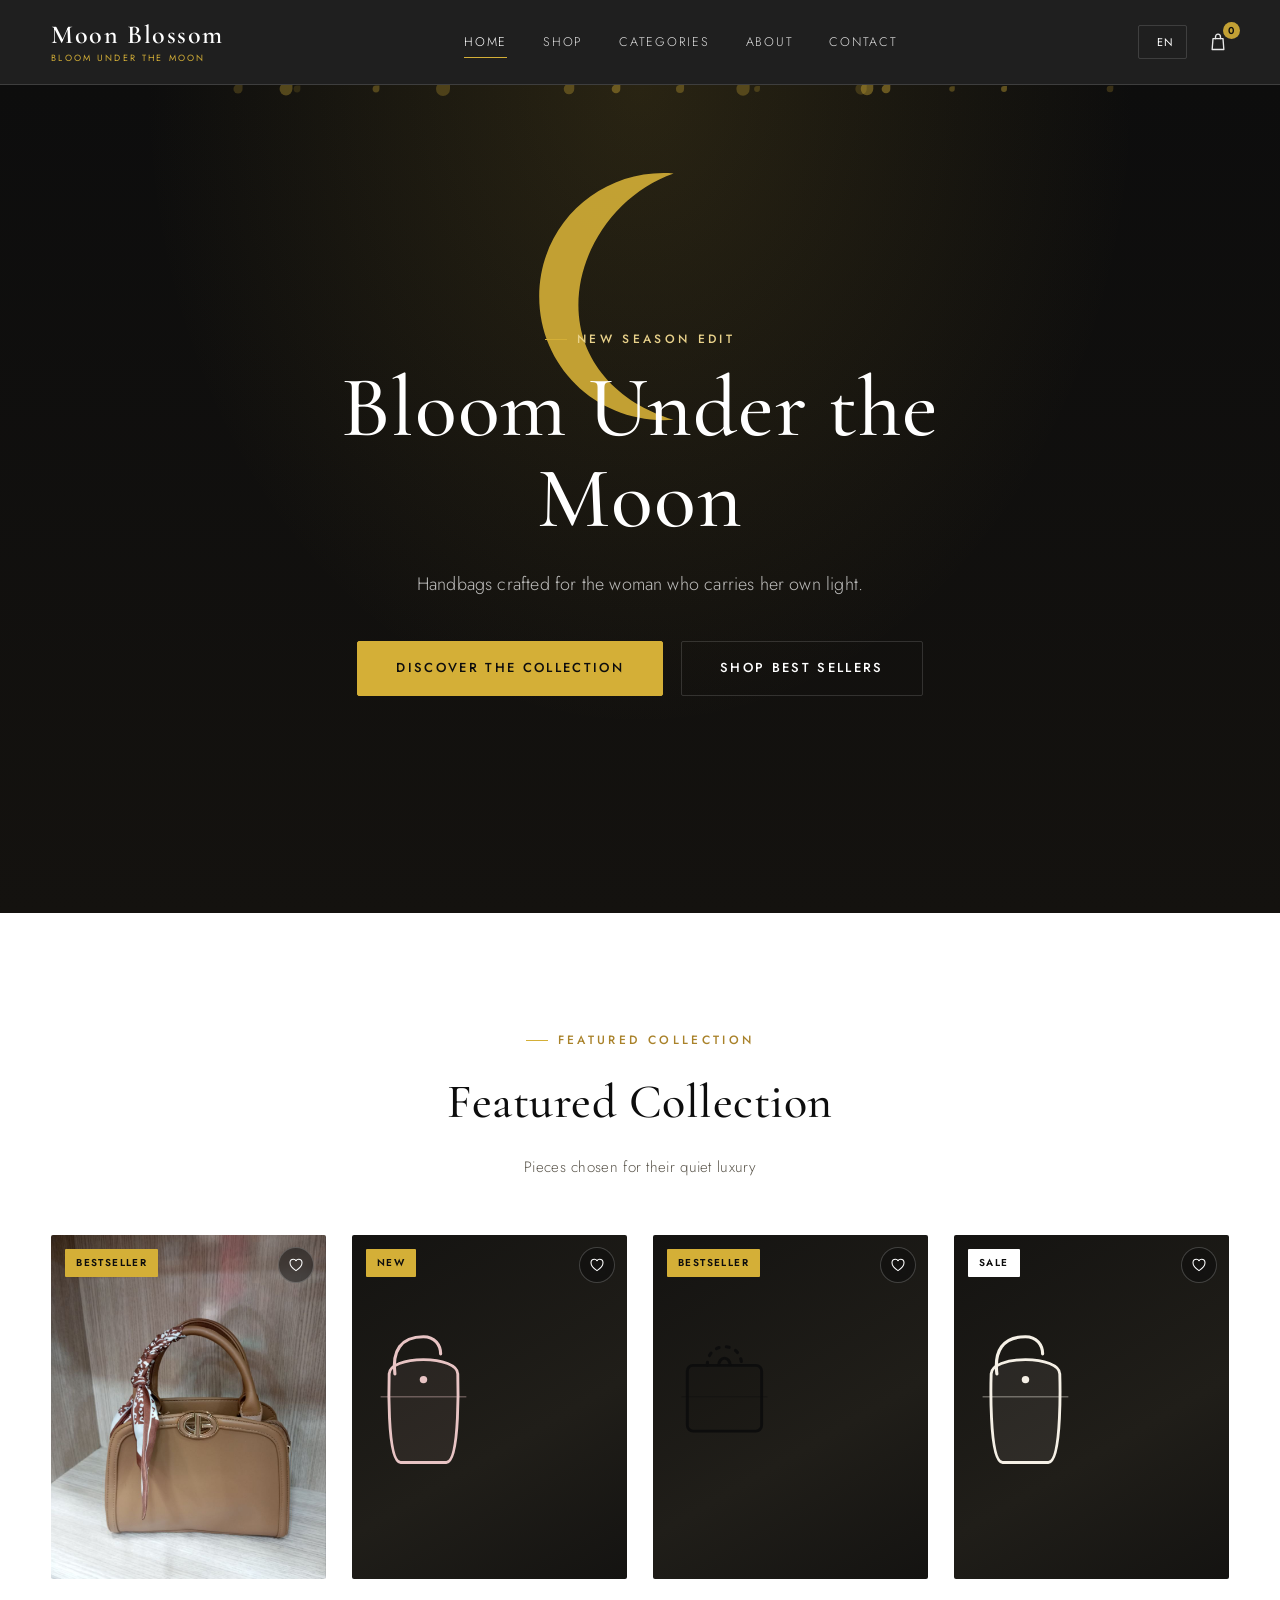
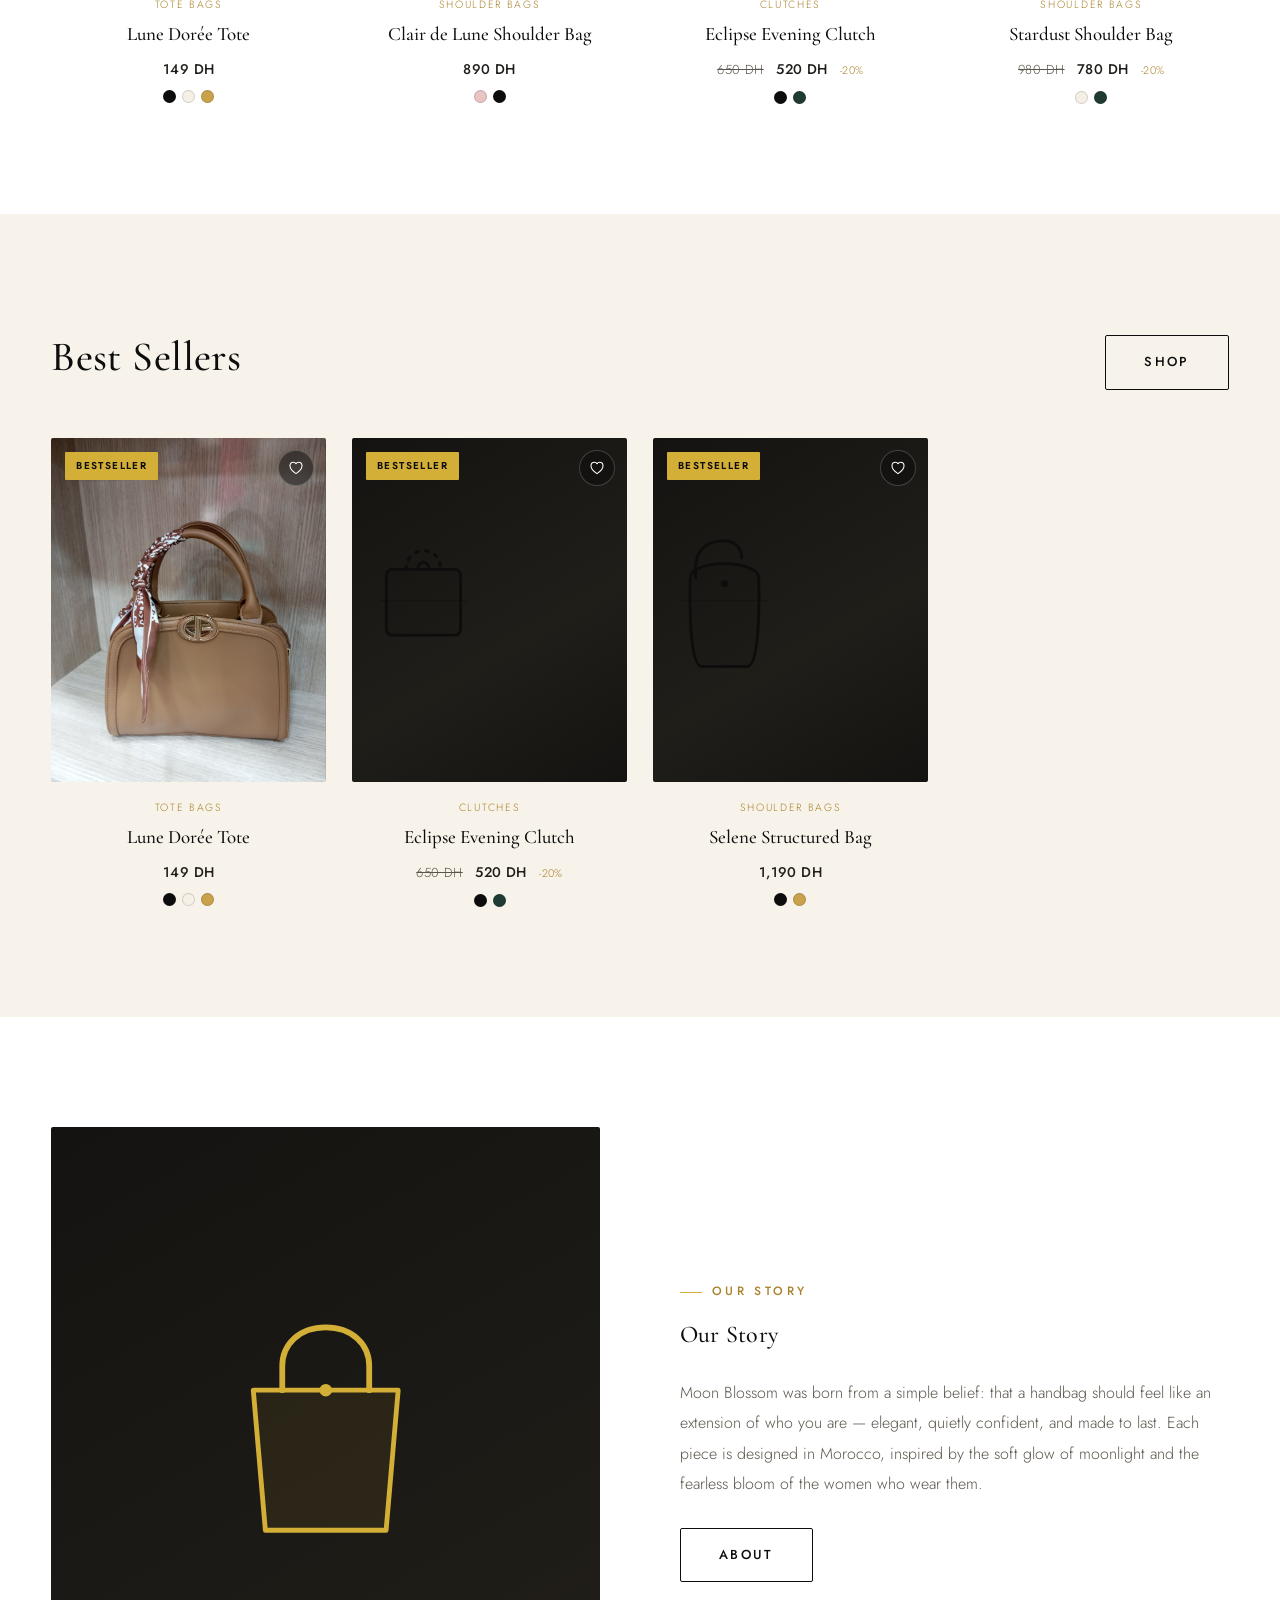
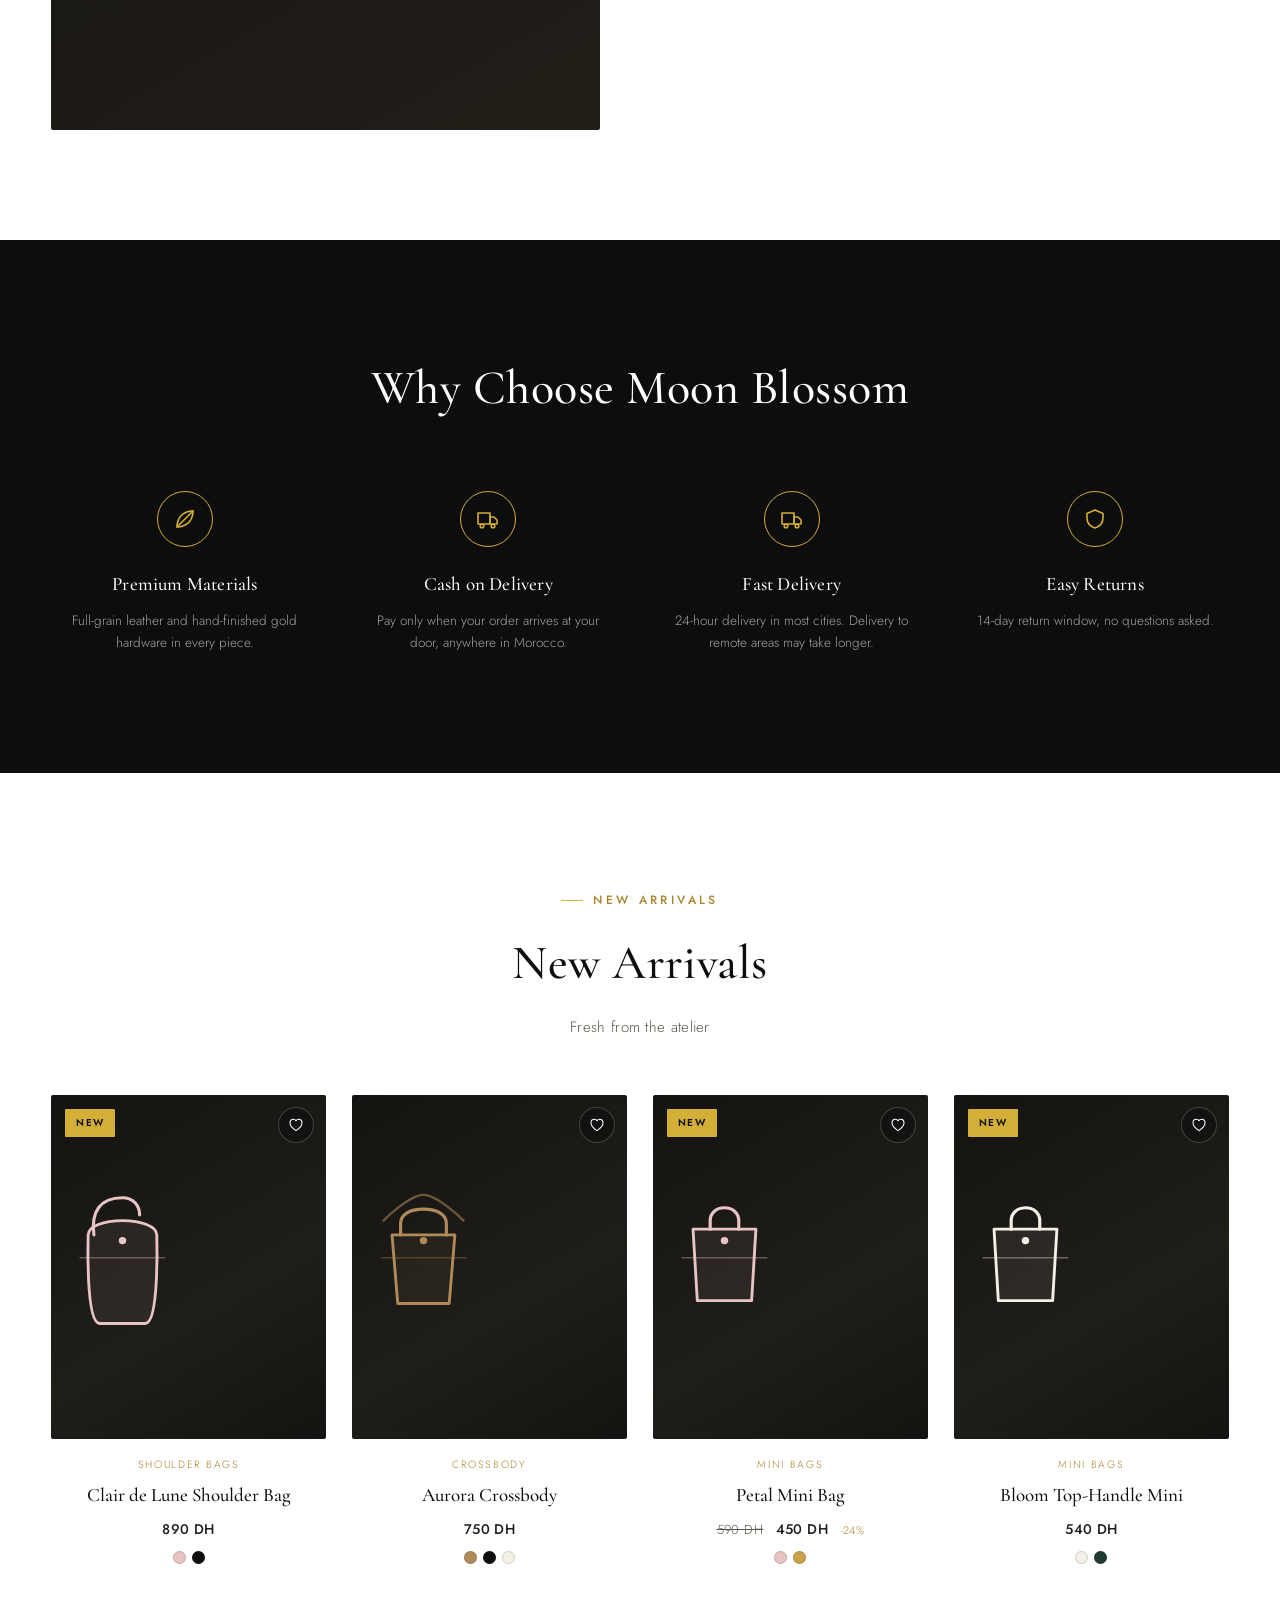
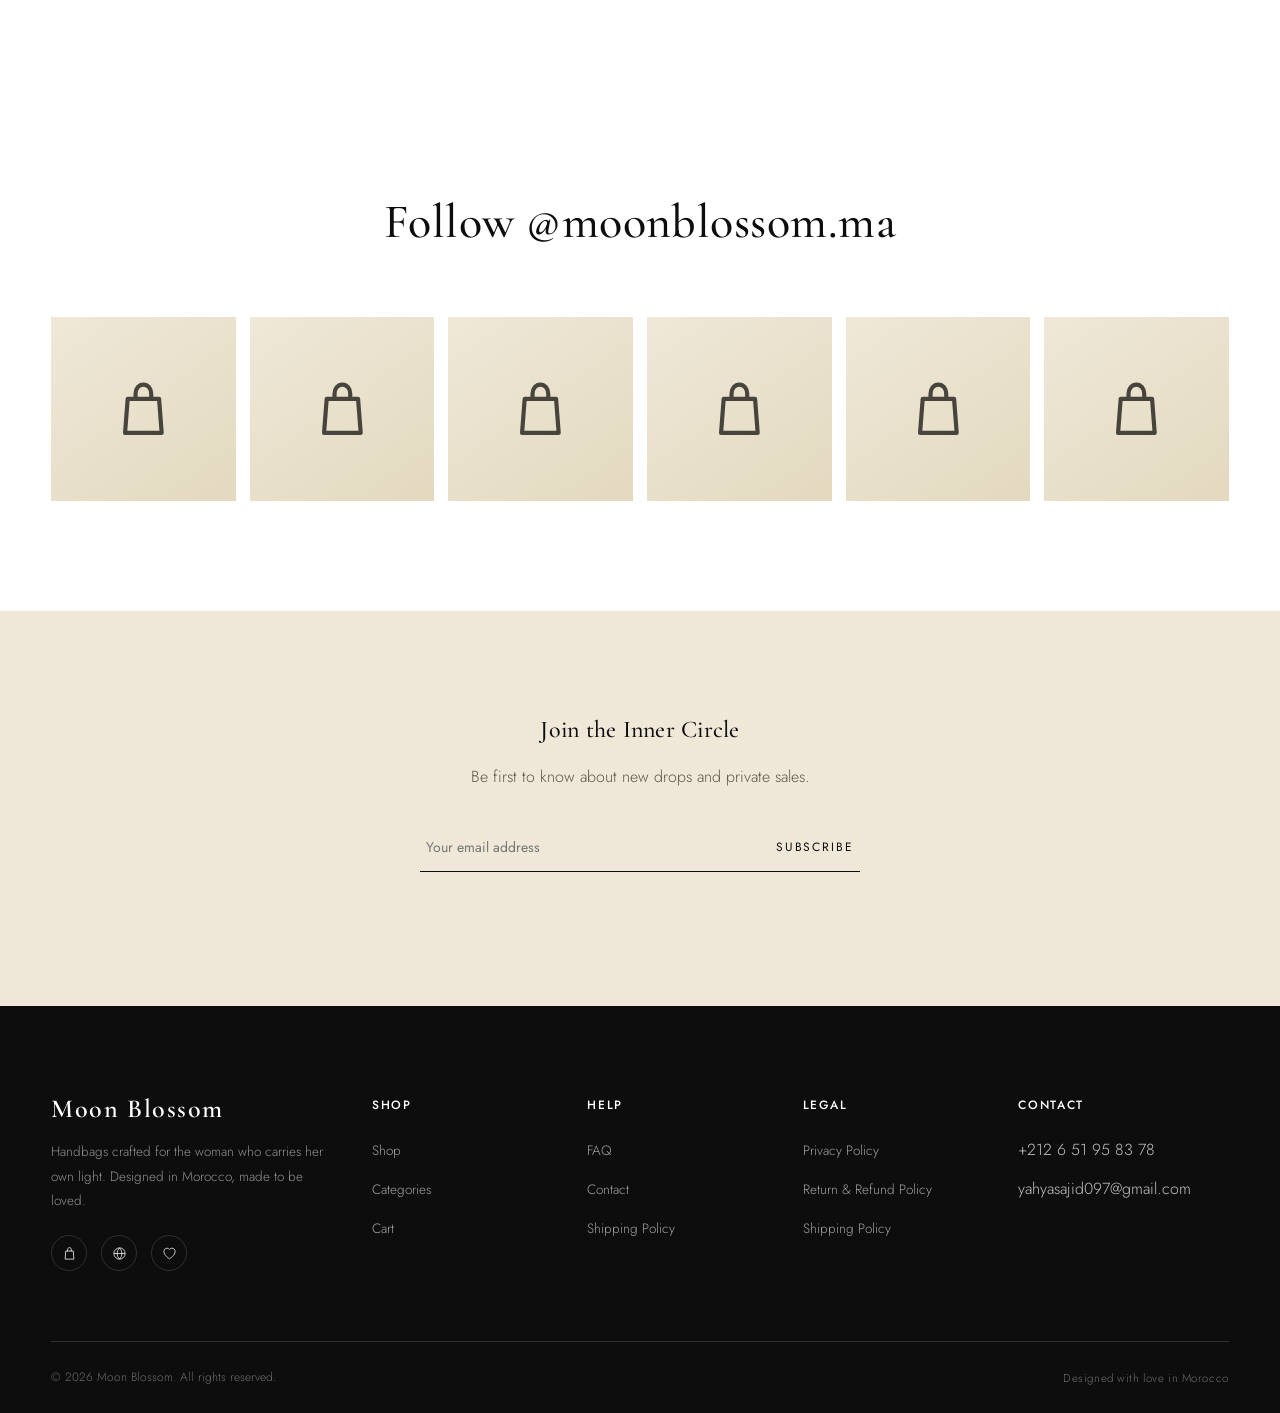
==== commit 53383bee: "Add files via upload" ====
--- a/index.html
+++ b/index.html
@@ -112,32 +112,6 @@
     </div>
   </section>
 
-  <section class="section section-dark">
-    <div class="container">
-      <div class="section-head reveal">
-        <h2 data-i18n="sections.reviews">What Our Clients Say</h2>
-        <p class="section-sub" data-i18n="sections.reviewsSub">Real words from real women</p>
-      </div>
-      <div class="review-grid">
-        <div class="review-card reveal">
-          <div class="review-stars">★★★★★</div>
-          <p>"The Lune Dorée tote is even more beautiful in person. I get compliments every single time I carry it."</p>
-          <div class="review-author">— Sofia, Casablanca</div>
-        </div>
-        <div class="review-card reveal">
-          <div class="review-stars">★★★★★</div>
-          <p>"Fast delivery to Marrakech and the leather quality is honestly beyond what I expected for the price."</p>
-          <div class="review-author">— Yasmine, Marrakech</div>
-        </div>
-        <div class="review-card reveal">
-          <div class="review-stars">★★★★★</div>
-          <p>"My Eclipse clutch is my go-to for every wedding season now. Elegant, timeless, unforgettable."</p>
-          <div class="review-author">— Imane, Rabat</div>
-        </div>
-      </div>
-    </div>
-  </section>
-
   <section class="section">
     <div class="container">
       <div class="section-head reveal">
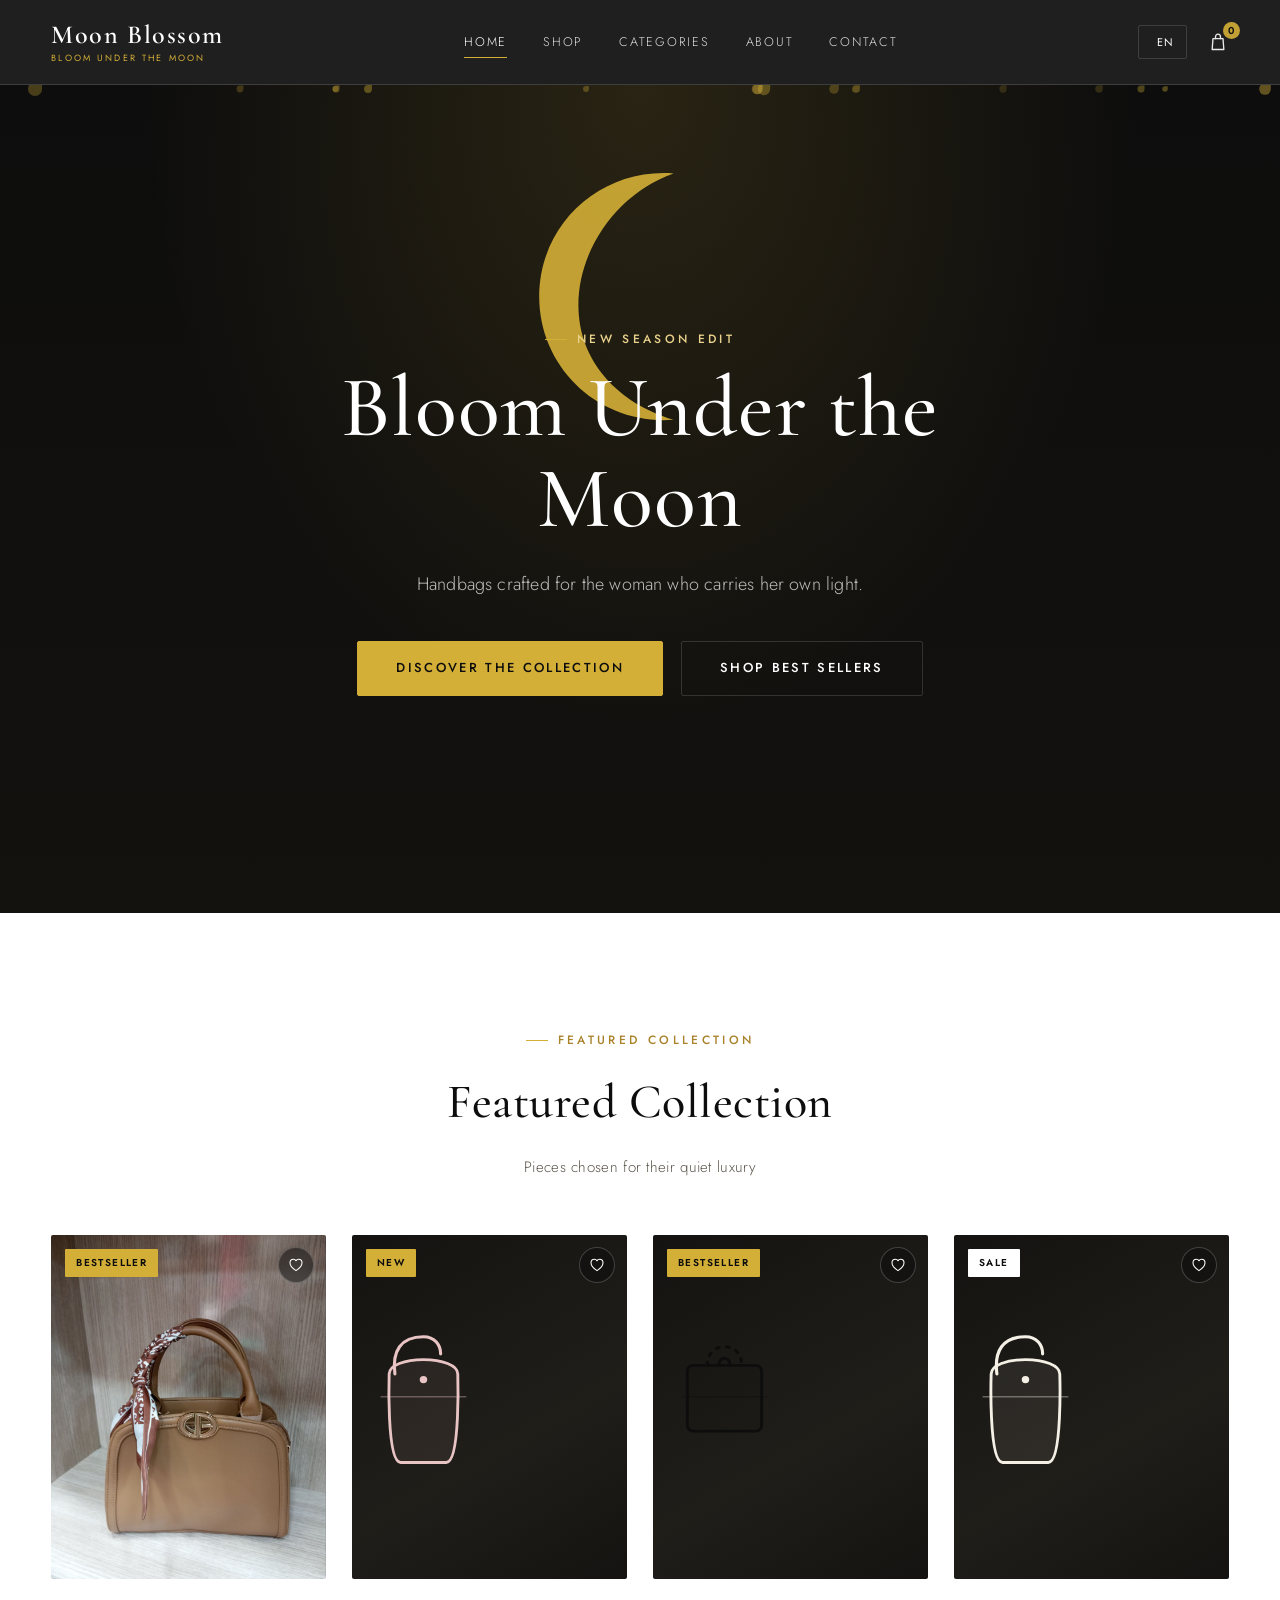
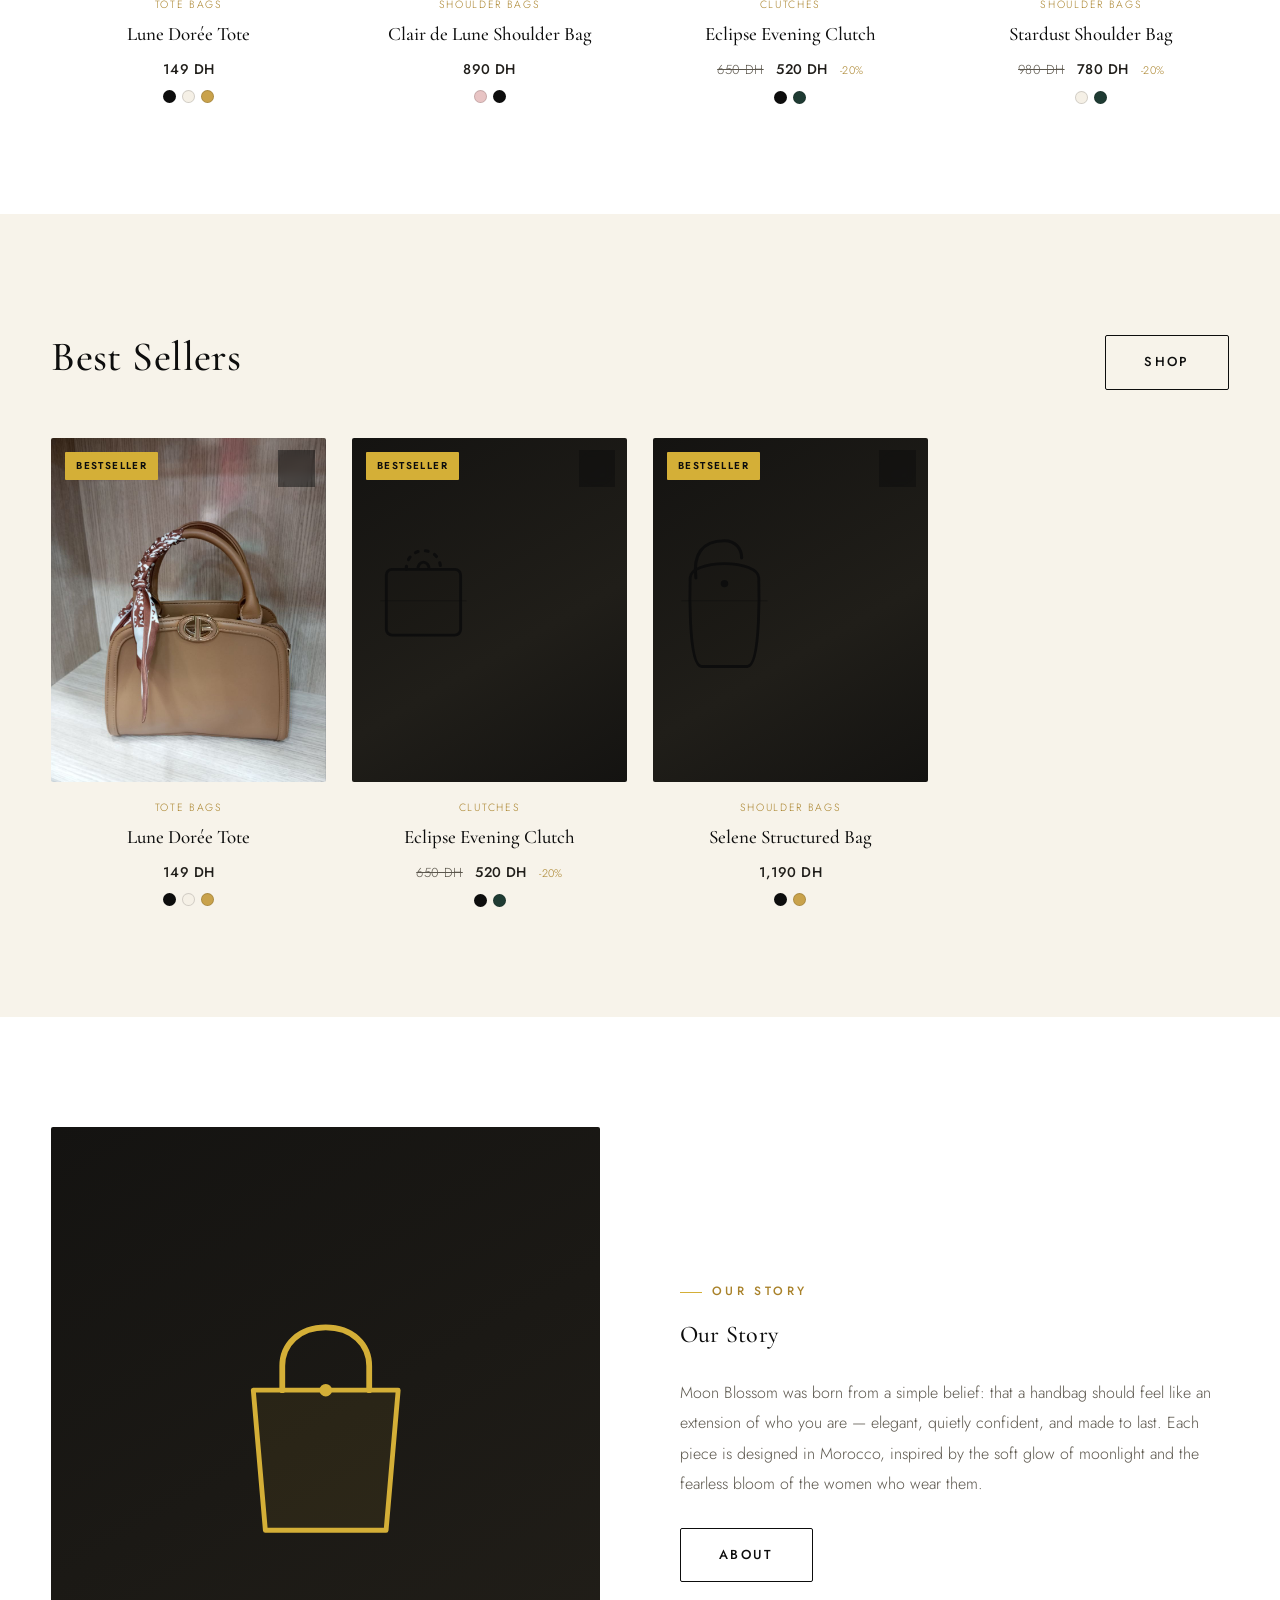
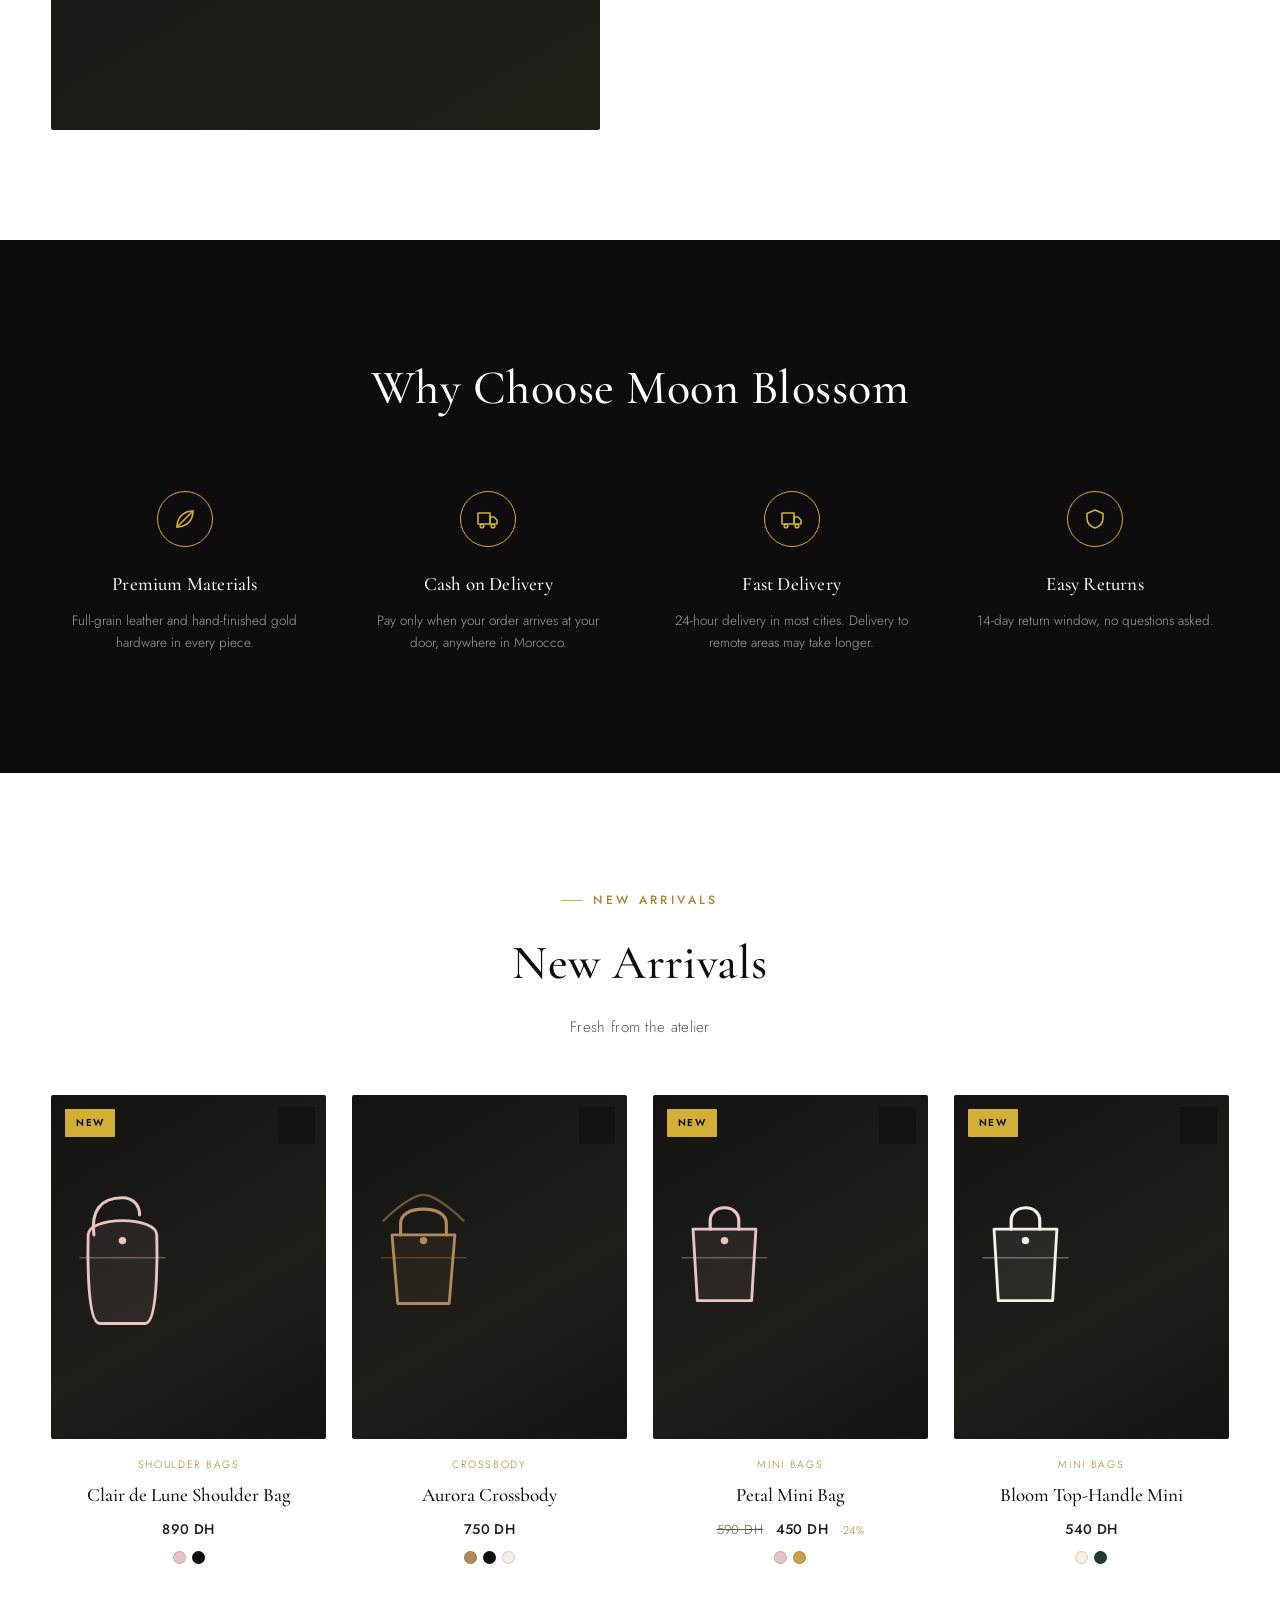
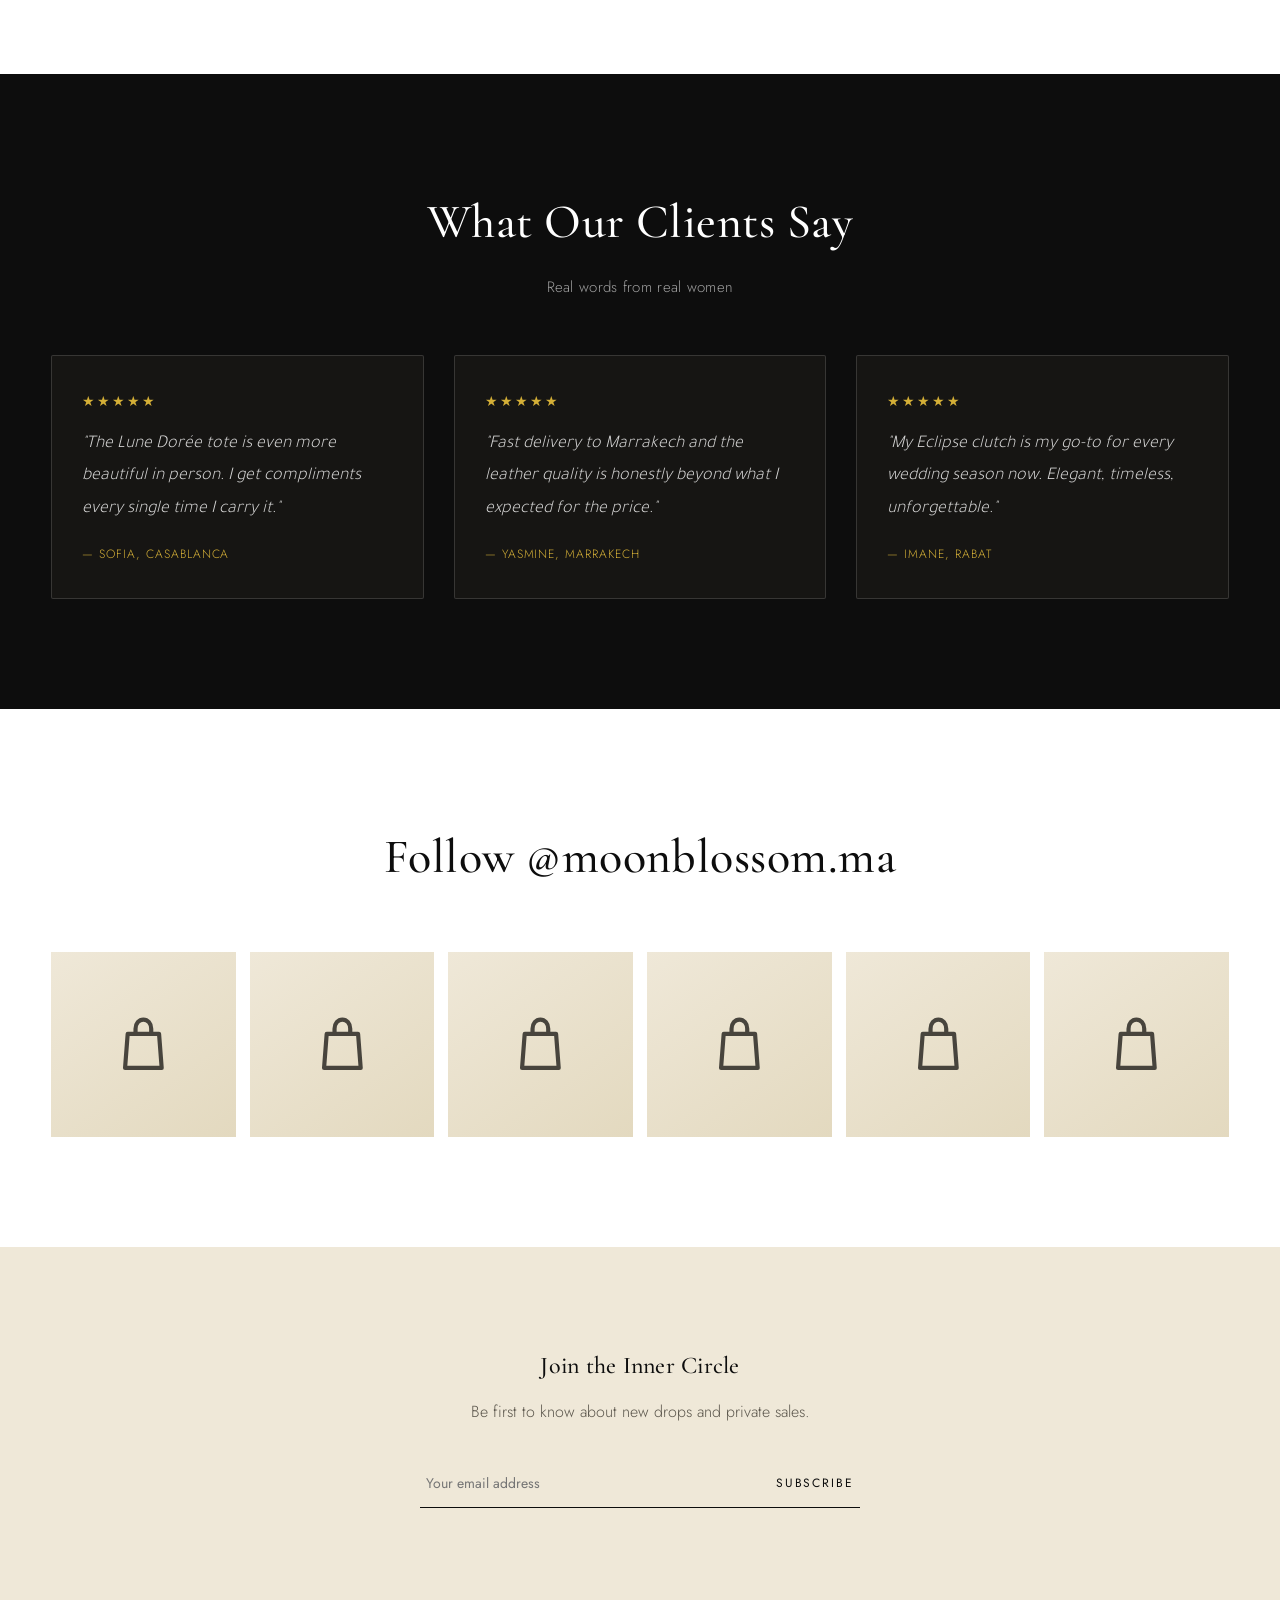
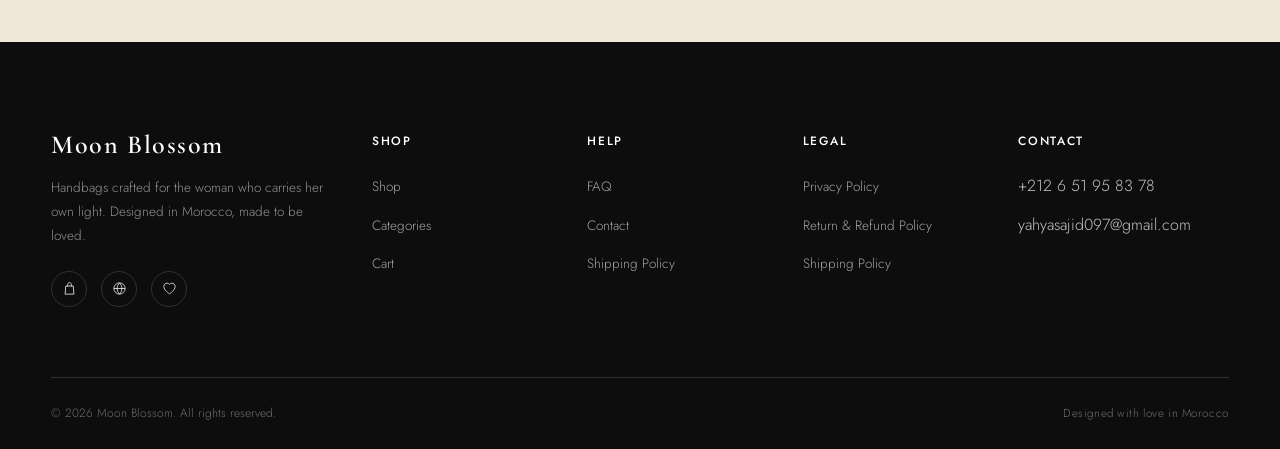
==== commit 97384438: "Add files via upload" ====
--- a/index.html
+++ b/index.html
@@ -112,6 +112,32 @@
     </div>
   </section>
 
+  <section class="section section-dark">
+    <div class="container">
+      <div class="section-head reveal">
+        <h2 data-i18n="sections.reviews">What Our Clients Say</h2>
+        <p class="section-sub" data-i18n="sections.reviewsSub">Real words from real women</p>
+      </div>
+      <div class="review-grid">
+        <div class="review-card reveal">
+          <div class="review-stars">★★★★★</div>
+          <p>"The Lune Dorée tote is even more beautiful in person. I get compliments every single time I carry it."</p>
+          <div class="review-author">— Sofia, Casablanca</div>
+        </div>
+        <div class="review-card reveal">
+          <div class="review-stars">★★★★★</div>
+          <p>"Fast delivery to Marrakech and the leather quality is honestly beyond what I expected for the price."</p>
+          <div class="review-author">— Yasmine, Marrakech</div>
+        </div>
+        <div class="review-card reveal">
+          <div class="review-stars">★★★★★</div>
+          <p>"My Eclipse clutch is my go-to for every wedding season now. Elegant, timeless, unforgettable."</p>
+          <div class="review-author">— Imane, Rabat</div>
+        </div>
+      </div>
+    </div>
+  </section>
+
   <section class="section">
     <div class="container">
       <div class="section-head reveal">
